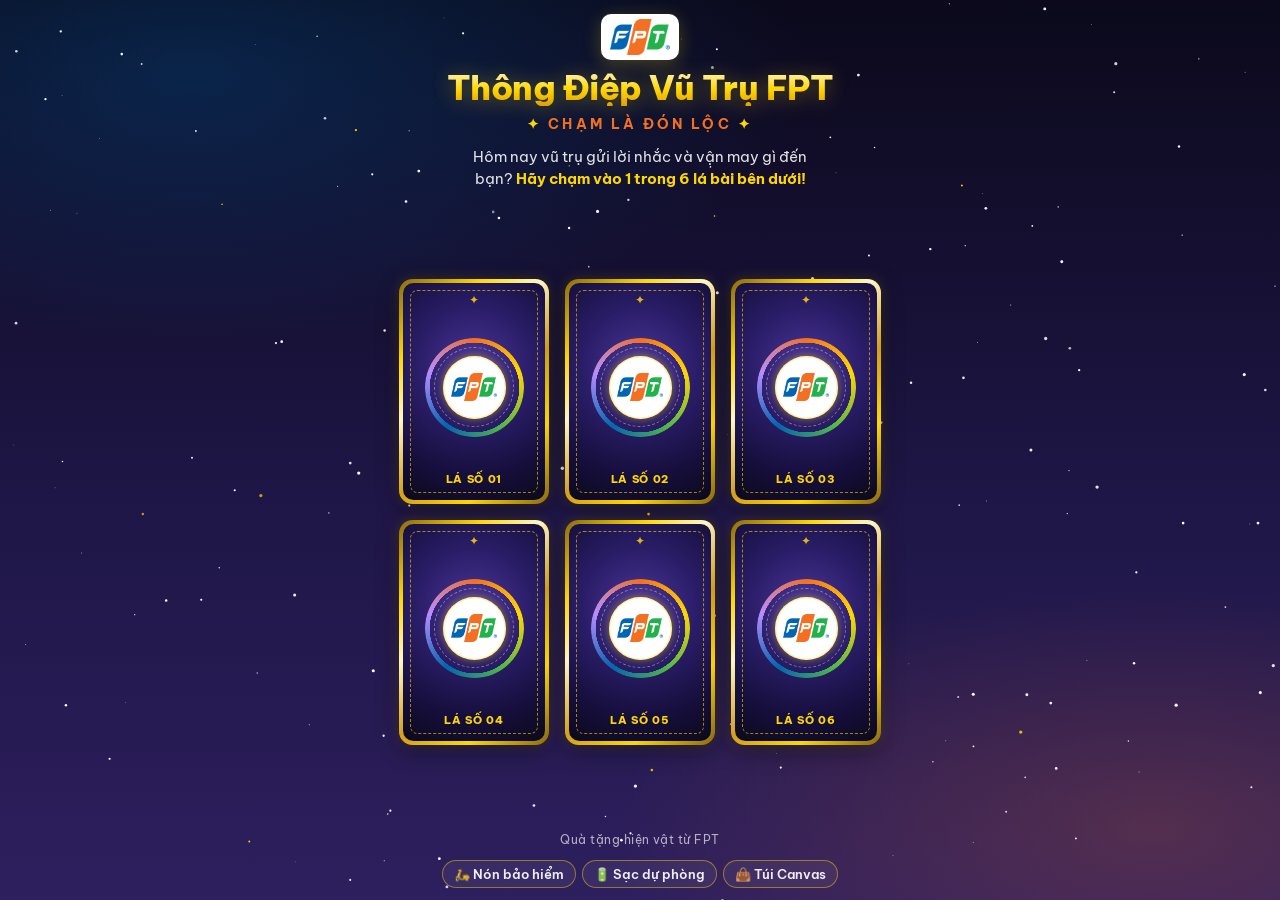
==== index.html @ aeba4329 "Minigame Thông Điệp Vũ Trụ FPT: 6 lá bài, form 3 trường, random 2 tầng 50/50, lật bài 3D, webhook Go" ====
<!doctype html>
<html lang="vi">
<head>
<meta charset="utf-8">
<meta name="viewport" content="width=device-width, initial-scale=1, viewport-fit=cover">
<meta name="theme-color" content="#0B091B">
<title>Thông Điệp Vũ Trụ FPT – Chạm Là Đón Lộc</title>
<link rel="preconnect" href="https://fonts.googleapis.com">
<link rel="preconnect" href="https://fonts.gstatic.com" crossorigin>
<link rel="stylesheet" href="https://fonts.googleapis.com/css2?family=Be+Vietnam+Pro:wght@400;500;600;700;800&display=swap">
<style>
  :root{
    --space-1:#0B091B; --space-2:#1E1646; --space-3:#2E1F5E;
    --orange:#F37021; --orange-deep:#C8500A; --blue:#0066B3; --green:#51B848; --gold:#FFD700;
    --cream-1:#FFFDF9; --cream-2:#FFF3E0; --ink:#2A1D0E; --ink-soft:#5B4630;
    --gold-foil:linear-gradient(135deg,#8a6a12 0%,#ffd700 22%,#fff6c2 38%,#d4a017 58%,#ffd700 78%,#8a6a12 100%);
    --font:"Be Vietnam Pro",-apple-system,BlinkMacSystemFont,"Segoe UI",Roboto,Arial,sans-serif;
    --gap:clamp(10px,2.6vw,16px);
    color-scheme:dark;
  }
  *{box-sizing:border-box;-webkit-tap-highlight-color:transparent}
  [hidden]{display:none!important}
  html,body{margin:0;height:100%;overflow:hidden}
  body{
    font-family:var(--font);color:#fff;
    background:
      radial-gradient(ellipse 80% 50% at 15% 8%,rgba(0,102,179,.28),transparent 60%),
      radial-gradient(ellipse 70% 45% at 90% 92%,rgba(243,112,33,.20),transparent 60%),
      linear-gradient(180deg,var(--space-1) 0%,var(--space-2) 55%,var(--space-3) 100%);
    background-color:var(--space-1);
  }
  #stars,#confetti{position:fixed;inset:0;width:100%;height:100%;pointer-events:none}
  #confetti{z-index:50}

  /* ---------- Màn hình chính ---------- */
  .app{
    position:relative;z-index:1;height:100vh;height:100dvh;
    display:flex;flex-direction:column;align-items:center;
    padding:max(14px,env(safe-area-inset-top)) max(16px,env(safe-area-inset-right)) max(12px,env(safe-area-inset-bottom)) max(16px,env(safe-area-inset-left));
    gap:clamp(6px,1.4dvh,14px);text-align:center;
  }
  .brand{display:flex;flex-direction:column;align-items:center;gap:clamp(4px,1dvh,10px)}
  .brand-logo{height:clamp(30px,6dvh,46px);width:auto;padding:5px 9px;background:#fff;border-radius:10px;box-shadow:0 4px 18px rgba(255,215,0,.25)}
  h1{margin:0;font-size:clamp(22px,4.4dvh,34px);line-height:1.1;font-weight:800;letter-spacing:-.5px;
     background:linear-gradient(180deg,#fff7cc,#ffd700 55%,#e0a100);-webkit-background-clip:text;background-clip:text;color:transparent;
     filter:drop-shadow(0 2px 10px rgba(255,215,0,.35))}
  .tagline{margin:0;font-size:clamp(11px,1.8dvh,14px);font-weight:700;letter-spacing:.22em;text-transform:uppercase;color:var(--orange)}
  .tagline span{color:var(--gold)}
  .intro{margin:0;max-width:34ch;font-size:clamp(13px,2dvh,15px);line-height:1.5;color:rgba(255,255,255,.88)}
  .intro b{color:var(--gold);font-weight:700}

  .board{flex:1;min-height:0;width:100%;container-type:size;display:grid;place-items:center}
  .grid{display:grid;grid-template-columns:repeat(3,auto);gap:var(--gap)}
  .card{
    container-type:inline-size;position:relative;display:block;padding:0;border:0;background:none;cursor:pointer;
    width:min(calc((100cqw - 2 * var(--gap)) / 3),calc((100cqh - var(--gap)) / 2 * 2 / 3),150px);
    aspect-ratio:2/3;font:inherit;color:inherit;
    animation:float 4.5s ease-in-out infinite;animation-delay:calc(var(--i) * -.7s);
    transition:transform .35s ease,opacity .35s ease,filter .35s ease;
  }
  .card:focus-visible{outline:3px solid var(--gold);outline-offset:4px;border-radius:9cqw}
  .card:hover{transform:translateY(-4px)}
  .card.selected{animation:none;transform:scale(1.08);z-index:2}
  .card.selected .back{animation:glow 1.1s ease-in-out infinite}
  .card.dim{opacity:.4;filter:saturate(.5)}

  /* Mặt lưng lá bài (dùng chung cho lá nhỏ và lá lớn) */
  .back,.front{position:absolute;inset:0;border-radius:9cqw;background:var(--gold-foil);box-shadow:0 6px 22px rgba(0,0,0,.45),0 0 14px rgba(255,215,0,.18)}
  .back-inner{position:absolute;inset:2.6cqw;border-radius:7cqw;overflow:hidden;
    background:radial-gradient(circle at 50% 38%,#4a3596 0%,#2a1d68 38%,#160f3d 72%,#0b091b 100%);
    display:flex;align-items:center;justify-content:center}
  .back-inner::before{content:"";position:absolute;inset:5cqw;border:1.5px dashed rgba(255,215,0,.6);border-radius:5cqw}
  .back-inner::after{content:"✦";position:absolute;top:7.5cqw;left:50%;transform:translateX(-50%);font-size:8cqw;line-height:1;color:var(--gold);opacity:.85}
  .ring{position:relative;width:66cqw;aspect-ratio:1;display:grid;place-items:center;margin-top:-6cqw}
  .ring::before{content:"";position:absolute;inset:0;border-radius:50%;
    background:conic-gradient(from 0deg,var(--orange),var(--gold),var(--green),var(--blue),#b78cff,var(--orange));
    -webkit-mask:radial-gradient(farthest-side,transparent calc(100% - 3.2cqw),#000 calc(100% - 3cqw));
            mask:radial-gradient(farthest-side,transparent calc(100% - 3.2cqw),#000 calc(100% - 3cqw));
    animation:spin 7s linear infinite;filter:drop-shadow(0 0 2.5cqw rgba(255,215,0,.55))}
  .ring::after{content:"";position:absolute;inset:6.5cqw;border-radius:50%;border:1.5px dashed rgba(255,255,255,.4);animation:spin 12s linear infinite reverse}
  .logo-disc{position:relative;z-index:1;width:42cqw;aspect-ratio:1;border-radius:50%;background:#fff;display:grid;place-items:center;box-shadow:0 0 6cqw rgba(255,215,0,.45),inset 0 0 0 1cqw rgba(255,215,0,.35)}
  .logo-disc img{width:72%;height:auto;display:block}
  .num{position:absolute;bottom:9.5cqw;left:0;right:0;font-size:7.4cqw;font-weight:800;letter-spacing:.06em;text-transform:uppercase;color:var(--gold)}

  .gifts{display:flex;flex-wrap:wrap;justify-content:center;gap:6px;margin:0;padding:0;list-style:none}
  .gifts li{font-size:clamp(11px,1.7dvh,13px);font-weight:600;padding:5px 11px;border-radius:999px;border:1px solid rgba(255,215,0,.45);background:rgba(255,255,255,.06);color:rgba(255,255,255,.92)}
  .gifts-label{margin:0;font-size:clamp(10px,1.5dvh,12px);color:rgba(255,255,255,.65);letter-spacing:.04em}

  /* ---------- Popup nhập thông tin ---------- */
  .modal{position:fixed;inset:0;z-index:30;display:flex;align-items:center;justify-content:center;padding:16px;background:rgba(5,4,15,.62);backdrop-filter:blur(4px);-webkit-backdrop-filter:blur(4px);animation:fade .25s ease}
  .sheet{position:relative;width:min(100%,420px);max-height:calc(100dvh - 32px);overflow:auto;
    background:linear-gradient(180deg,#2a1f63,#17113d);border:1px solid rgba(255,215,0,.5);border-radius:24px;
    padding:24px 20px 20px;box-shadow:0 20px 60px rgba(0,0,0,.6),0 0 40px rgba(255,215,0,.12);text-align:left;animation:pop .35s cubic-bezier(.2,1.4,.4,1)}
  .sheet h2{margin:0 36px 6px 0;font-size:21px;line-height:1.25;font-weight:800;color:var(--gold)}
  .sheet .lead{margin:0 0 18px;font-size:14px;line-height:1.5;color:rgba(255,255,255,.82)}
  .x{position:absolute;top:14px;right:14px;width:34px;height:34px;border-radius:50%;border:1px solid rgba(255,255,255,.25);background:rgba(255,255,255,.08);color:#fff;font-size:20px;line-height:1;cursor:pointer}
  .field{display:flex;flex-direction:column;gap:6px;margin-bottom:14px}
  .field label{font-size:14px;font-weight:600;color:#fff}
  .field label .req{color:var(--orange)}
  .field label .opt{font-weight:500;color:rgba(255,255,255,.6)}
  .field input{height:48px;padding:0 14px;border-radius:12px;border:2px solid transparent;background:#fff;color:#1a1a1a;font:500 16px/1 var(--font);outline:none;transition:border-color .2s,box-shadow .2s}
  .field input::placeholder{color:#8e8e93}
  .field input:focus{border-color:var(--orange);box-shadow:0 0 0 3px rgba(243,112,33,.3)}
  .field.invalid input{border-color:#ff6b5b}
  .err{min-height:0;font-size:13px;line-height:1.35;color:#ffb4a8}
  .err:empty{display:none}
  .btn{display:inline-flex;align-items:center;justify-content:center;gap:8px;width:100%;height:54px;border:0;border-radius:999px;cursor:pointer;
    background:linear-gradient(135deg,#ff8a3d,var(--orange) 45%,var(--orange-deep));color:#fff;font:800 17px/1 var(--font);letter-spacing:.01em;
    box-shadow:0 8px 24px rgba(243,112,33,.45);transition:transform .15s,box-shadow .2s}
  .btn:hover{box-shadow:0 10px 30px rgba(243,112,33,.6)}
  .btn:active{transform:scale(.98)}
  .btn:focus-visible,.x:focus-visible{outline:3px solid var(--gold);outline-offset:3px}
  .btn-ghost{background:rgba(255,255,255,.1);box-shadow:none;border:1px solid rgba(255,215,0,.6);color:var(--gold);width:auto;height:46px;padding:0 24px;font-size:15px}

  /* ---------- Sân khấu lật bài ---------- */
  .stage{position:fixed;inset:0;z-index:20;display:flex;flex-direction:column;align-items:center;justify-content:center;gap:14px;
    padding:max(16px,env(safe-area-inset-top)) 16px max(16px,env(safe-area-inset-bottom));background:rgba(5,4,15,.72);backdrop-filter:blur(6px);-webkit-backdrop-filter:blur(6px);animation:fade .3s ease}
  .big{container-type:inline-size;position:relative;width:min(88vw,380px,calc((100dvh - 150px) * 2 / 3));aspect-ratio:2/3;perspective:1600px;animation:rise .55s cubic-bezier(.2,1.3,.4,1)}
  .flip{position:absolute;inset:0;transform-style:preserve-3d;transition:transform 1.1s cubic-bezier(.3,1.25,.45,1)}
  .big.flipped .flip{transform:rotateY(180deg)}
  .face{position:absolute;inset:0;-webkit-backface-visibility:hidden;backface-visibility:hidden}
  .front{transform:rotateY(180deg)}
  .big.loading .ring::before{animation-duration:.9s}
  .big.loading .back{animation:glow 1s ease-in-out infinite}
  .big.loading .logo-disc{animation:pulse 1s ease-in-out infinite}

  .front-inner{position:absolute;inset:2.6cqw;border-radius:7cqw;overflow:hidden;background:linear-gradient(180deg,var(--cream-1),var(--cream-2));
    color:var(--ink);display:flex;flex-direction:column;padding:6cqw 6.5cqw 6cqw;gap:2.4cqw;text-align:center}
  .f-top{display:flex;align-items:center;justify-content:space-between}
  .f-top img{height:9cqw;width:auto}
  .f-stars{font-size:5.6cqw;letter-spacing:.06em;color:#F5A300;text-shadow:0 1px 0 rgba(138,106,18,.35)}
  .f-tag{align-self:center;margin-top:1.5cqw;padding:1.4cqw 3.6cqw;border-radius:999px;font-size:3.5cqw;font-weight:800;letter-spacing:.08em;text-transform:uppercase;color:#fff}
  .f-tag.special{background:linear-gradient(135deg,var(--orange),var(--orange-deep))}
  .f-tag.msg{background:var(--blue)}
  .f-icon{font-size:13cqw;line-height:1.1}
  .f-name{margin:0;font-size:7cqw;line-height:1.15;font-weight:800;color:#1E1646;letter-spacing:-.02em}
  .f-msg{margin:0;flex:1;min-height:0;overflow:auto;font-size:4.15cqw;line-height:1.55;color:var(--ink-soft)}
  .f-result{border-radius:5cqw;padding:3.4cqw 4cqw}
  .f-result.special{background:linear-gradient(135deg,var(--orange),var(--orange-deep));color:#fff;box-shadow:0 2cqw 5cqw rgba(243,112,33,.35)}
  .f-result.msg{background:#F1FAEF;border:2px dashed var(--green);color:#1d5e2b}
  .f-result .r1{display:block;font-size:3.8cqw;font-weight:600;opacity:.95}
  .f-result .r2{display:block;margin-top:.6cqw;font-size:5.2cqw;font-weight:800;line-height:1.2}
  .f-saved{margin:0;font-size:3.4cqw;font-weight:600;color:#1e7a34}

  .status{margin:0;min-height:22px;max-width:36ch;font-size:15px;font-weight:600;line-height:1.45;color:var(--gold);text-align:center}
  .status.error{color:#ffb4a8}
  .dots::after{content:"";animation:dots 1.4s steps(4,end) infinite}
  .hint{margin:0;font-size:13px;color:rgba(255,255,255,.75);text-align:center}

  @keyframes spin{to{transform:rotate(360deg)}}
  @keyframes float{0%,100%{transform:translateY(0)}50%{transform:translateY(-5px)}}
  @keyframes glow{0%,100%{box-shadow:0 0 0 2px var(--gold),0 0 18px 4px rgba(255,215,0,.55)}50%{box-shadow:0 0 0 2px var(--gold),0 0 40px 12px rgba(255,215,0,.85)}}
  @keyframes pulse{0%,100%{transform:scale(1)}50%{transform:scale(1.08)}}
  @keyframes fade{from{opacity:0}}
  @keyframes pop{from{opacity:0;transform:translateY(24px) scale(.96)}}
  @keyframes rise{from{opacity:0;transform:scale(.6) translateY(30px)}}
  @keyframes dots{0%{content:""}25%{content:"."}50%{content:".."}75%{content:"..."}}
  @media (prefers-reduced-motion:reduce){
    .card,.ring::before,.ring::after,.card.selected .back,.big.loading .back,.big.loading .logo-disc{animation:none!important}
    .flip{transition-duration:.01s}
  }
</style>
</head>
<body>
<canvas id="stars" aria-hidden="true"></canvas>

<main class="app">
  <header class="brand">
    <img class="brand-logo" data-logo alt="FPT">
    <h1>Thông Điệp Vũ Trụ FPT</h1>
    <p class="tagline"><span>✦</span> Chạm Là Đón Lộc <span>✦</span></p>
  </header>
  <p class="intro">Hôm nay vũ trụ gửi lời nhắc và vận may gì đến bạn? <b>Hãy chạm vào 1 trong 6 lá bài bên dưới!</b></p>
  <section class="board" aria-label="Bàn bài">
    <div class="grid" id="grid"></div>
  </section>
  <p class="gifts-label">Quà tặng hiện vật từ FPT</p>
  <ul class="gifts"><li>🛵 Nón bảo hiểm</li><li>🔋 Sạc dự phòng</li><li>👜 Túi Canvas</li></ul>
</main>

<div class="modal" id="modal" role="dialog" aria-modal="true" aria-labelledby="mTitle" hidden>
  <form class="sheet" id="form" novalidate>
    <button type="button" class="x" id="mClose" aria-label="Đóng">×</button>
    <h2 id="mTitle">Mở khóa thông điệp của bạn</h2>
    <p class="lead" id="mLead">Lá bài đang chờ bạn. Cho vũ trụ biết thông điệp này gửi đến ai nhé!</p>
    <div class="field" id="fName">
      <label for="name">Người nhận thông điệp <span class="req">*</span></label>
      <input id="name" name="name" type="text" autocomplete="name" placeholder="VD: Nguyễn Minh Anh" maxlength="60" required>
      <div class="err" id="eName" aria-live="polite"></div>
    </div>
    <div class="field" id="fPhone">
      <label for="phone">Số liên lạc giao thông điệp <span class="req">*</span></label>
      <input id="phone" name="phone" type="tel" inputmode="numeric" autocomplete="tel" placeholder="VD: 0912345678" maxlength="12" required>
      <div class="err" id="ePhone" aria-live="polite"></div>
    </div>
    <div class="field" id="fAddr">
      <label for="address">Địa chỉ gửi thông điệp <span class="opt">(không bắt buộc)</span></label>
      <input id="address" name="address" type="text" autocomplete="street-address" placeholder="Số nhà, đường, phường/xã, tỉnh/thành" maxlength="200">
    </div>
    <button type="submit" class="btn">Lật Mở Lá Bài Ngay ✨</button>
  </form>
</div>

<div class="stage" id="stage" hidden>
  <div class="big loading" id="big">
    <div class="flip">
      <div class="face" id="bigBack"></div>
      <div class="face front"><div class="front-inner" id="front"></div></div>
    </div>
  </div>
  <p class="status" id="status" aria-live="polite"></p>
  <button type="button" class="btn btn-ghost" id="retry" hidden>Thử lại</button>
  <p class="hint" id="hint" hidden>Chụp màn hình để lưu lại thông điệp may mắn của bạn nhé!</p>
</div>

<canvas id="confetti" aria-hidden="true"></canvas>

<script>
(() => {
  const LOGO = "[data-uri]";
  const WEBHOOK = "https://script.google.com/macros/s/AKfycbzSNpeZNjU_nI781IqUJ5nBfax0Az31CuLr2OXwx2TpsKOsEjPS8QBjFwCN3Zw4KNsn/exec";
  const PHONE_RE = /^(03|05|07|08|09)[0-9]{8}$/;

  // ---------- Giỏ 1: 9 lá bài trúng quà ----------
  const GIFTS = [
    {id:"G01", name:"Lá Bài Che Chở", stars:5, icon:"🛵", gift:"Nón bảo hiểm FPT", msg:"Hôm nay vận may có thể bất ngờ từ trên trời rơi xuống trúng đầu bạn đấy! Đội ngay chiếc Nón bảo hiểm FPT này vào để đón lộc an toàn trên mọi nẻo đường nhé!"},
    {id:"G02", name:"Lá Bài Vững Tay Lái", stars:4, icon:"🛵", gift:"Nón bảo hiểm FPT", msg:"Vũ trụ thấy dạo này bạn hay phải di chuyển ngoài đường. Hãy luôn giữ cái đầu lạnh, trái tim nóng và một chiếc Nón bảo hiểm FPT thật ngầu để bình an tiến bước nha!"},
    {id:"G03", name:"Lá Bài Dẫn Lối Thành Công", stars:5, icon:"🛵", gift:"Nón bảo hiểm FPT", msg:"Mọi cung đường bạn đi hôm nay đều trải đầy hoa hồng và sự thuận lợi. Vũ trụ gửi tặng bạn 1 chiếc Nón bảo hiểm FPT làm người bạn đồng hành tin cậy nhé!"},
    {id:"G04", name:"Lá Bài Nạp Đầy Pin", stars:5, icon:"🔋", gift:"Sạc dự phòng FPT", msg:"Tín hiệu vũ trụ báo rằng bạn đã làm việc rất chăm chỉ. Nếu thấy hơi cạn kiệt sức lực, hãy nhận ngay Sạc dự phòng FPT để 'sạc' lại 100% năng lượng tích cực nhé!"},
    {id:"G05", name:"Lá Bài Không Gián Đoạn", stars:5, icon:"🔋", gift:"Sạc dự phòng FPT", msg:"Đừng để cuộc vui hay những kết nối quan trọng trong ngày bị ngắt quãng vì sập nguồn. Vũ trụ gửi tặng bạn 1 chiếc Sạc dự phòng FPT để luôn giữ lửa nhiệt huyết cả ngày!"},
    {id:"G06", name:"Lá Bài Năng Lượng Vô Tận", stars:4, icon:"🔋", gift:"Sạc dự phòng FPT", msg:"Hôm nay bạn chính là một thỏi nam châm thu hút những điều tuyệt vời. Cầm ngay chiếc Sạc dự phòng FPT này để duy trì tần số năng lượng đỉnh cao suốt 24h nhé!"},
    {id:"G07", name:"Lá Bài Túi Ba Gang", stars:4, icon:"👜", gift:"Túi Canvas FPT", msg:"Hôm nay sẽ có rất nhiều niềm vui, tài lộc và những điều dễ thương tìm đến bạn. Nhớ mang theo chiếc Túi Canvas FPT này để gói gọn hết mọi may mắn mang về nhà nhé!"},
    {id:"G08", name:"Lá Bài Gói Ghém Yêu Thương", stars:4, icon:"👜", gift:"Túi Canvas FPT", msg:"Mọi gánh nặng âu lo xin hãy bỏ lại phía sau, chỉ cần khoác lên vai sự trẻ trung và chiếc Túi Canvas FPT thời trang này để tự tin xuống phố thôi nào!"},
    {id:"G09", name:"Lá Bài Hành Trang Rực Rỡ", stars:5, icon:"👜", gift:"Túi Canvas FPT", msg:"Chuẩn bị tinh thần nhé, một hành trình mới đầy ắp cơ hội đang vẫy gọi bạn! Vũ trụ tặng bạn chiếc Túi Canvas FPT cực chất để đựng đầy ắp những thành tựu sắp tới!"}
  ];

  // ---------- Giỏ 2: 20 lá bài thông điệp ----------
  const MESSAGES = [
    {id:"M01", name:"Tốc Độ Ánh Sáng", stars:5, icon:"⚡", msg:"Mọi rắc rối hay công việc tồn đọng hôm nay sẽ trôi tuột mượt mà nhanh như cáp quang FPT! Cứ tự tin chốt đơn, triển khai kế hoạch mới vì vũ trụ đang đứng về phía bạn."},
    {id:"M02", name:"Căng Đét 5 Vạch", stars:5, icon:"📶", msg:"Tín hiệu tài lộc và tình duyên của bạn hôm nay đang căng đét 5 vạch! Hãy mở lòng đón nhận một lời mời bất ngờ hoặc chủ động nhắn tin cho người bạn đang nghĩ tới nhé."},
    {id:"M03", name:"Băng Thông Rộng Mở", stars:4, icon:"🌐", msg:"Hôm nay là ngày tuyệt vời để mở rộng 'băng thông' tâm hồn. Đừng ngại thử một món ăn mới, đi một con đường mới; một cơ hội thú vị đang chờ bạn ở góc phố đấy!"},
    {id:"M04", name:"Chữa Lành Đúng Lúc", stars:3, icon:"💧", msg:"Lời nhắc nhỏ từ vũ trụ: Đừng quên uống một ngụm nước mát, vươn vai hít thở sâu và mỉm cười. Cuối ngày hôm nay, một tin vui nhỏ sẽ đến giúp bạn xua tan mọi mệt mỏi!"},
    {id:"M05", name:"Ping Thấp Lộc Cao", stars:4, icon:"🎮", msg:"Độ trễ (Ping) của sự buồn phiền hôm nay bằng 0! Mọi nỗ lực thầm lặng của bạn trong thời gian qua sắp sửa đơm hoa kết trái. Hãy chuẩn bị tinh thần đón nhận lời khen nhé!"},
    {id:"M06", name:"Kết Nối Yêu Thương", stars:3, icon:"💞", msg:"Giữa nhịp sống vội vã, hôm nay hãy dành ra 15 phút buổi tối để trò chuyện cùng người thân hoặc xem một bộ phim hay. Năng lượng bình yên sẽ giúp bạn bứt phá vào ngày mai!"},
    {id:"M07", name:"Thần Tài Gõ Cửa", stars:5, icon:"💰", msg:"Ting ting! Vũ trụ dự báo ví tiền của bạn sắp có biến động theo chiều hướng tăng vọt. Có thể là một khoản thưởng, một đơn hàng lớn hoặc ai đó bất ngờ mời bạn ăn ngon!"},
    {id:"M08", name:"Xóa Bộ Nhớ Đệm", stars:3, icon:"🧠", msg:"Não bộ của bạn cũng cần được 'Clear Cache' như máy tính vậy. Hôm nay hãy cho phép bản thân gác lại những chuyện đã qua để đón nhận nguồn cảm hứng sáng tạo mới mẻ nhé!"},
    {id:"M09", name:"Quý Nhân Phù Trợ", stars:5, icon:"🤝", msg:"Nếu hôm nay có việc gì khó, đừng ngại mở lời nhờ giúp đỡ. Một 'quý nhân' cực kỳ nhiệt tình và giỏi giang đang ở rất gần để hỗ trợ bạn giải quyết mọi thứ trong một nốt nhạc!"},
    {id:"M10", name:"Nụ Cười Tỏa Nắng", stars:4, icon:"😊", msg:"Nụ cười của bạn hôm nay mang tần số thu hút may mắn cực mạnh. Hãy mỉm cười với người đối diện, bạn sẽ nhận lại được sự nhiệt tình và những điều tử tế bất ngờ đấy!"},
    {id:"M11", name:"Bứt Phá Giới Hạn", stars:5, icon:"🚀", msg:"Ý tưởng mà bạn đang ấp ủ hoàn toàn khả thi! Đừng chần chừ nữa, hôm nay chính là 'giờ hoàng đạo' để bạn bắt tay vào làm và khiến mọi người xung quanh phải trầm trồ."},
    {id:"M12", name:"Trạm Dừng Bình Yên", stars:3, icon:"🧋", msg:"Không sao cả nếu hôm nay bạn muốn đi chậm lại một chút. Hãy tự thưởng cho mình một ly trà sữa hoặc cà phê thơm lừng, tận hưởng từng khoảnh khắc thư giãn của riêng bạn nhé!"},
    {id:"M13", name:"Tần Số Hạnh Phúc", stars:4, icon:"🎶", msg:"Bạn đang phát ra một nguồn năng lượng cực kỳ tích cực và ấm áp. Hôm nay, một cuộc trò chuyện tình cờ sẽ mang lại cho bạn tiếng cười sảng khoái và cảm giác được thấu hiểu."},
    {id:"M14", name:"Vượt Chướng Ngại Vật", stars:4, icon:"🏆", msg:"Khó khăn nhỏ trước mắt chỉ là bước đệm để bạn bật cao hơn mà thôi. Giữ vững sự tập trung nhé, đến chiều tối nay bạn sẽ thở phào nhẹ nhõm vì mọi việc đều đâu vào đấy!"},
    {id:"M15", name:"Lộc Ăn Uống", stars:4, icon:"🍜", msg:"Bụng đói thì đầu óc sao minh mẫn được! Vũ trụ mách bảo hôm nay bạn rất có 'lộc ăn', hãy chuẩn bị tinh thần được đồng nghiệp hoặc bạn bè rủ rê một chầu ngon lành nha!"},
    {id:"M16", name:"Trực Giác Nhạy Bén", stars:5, icon:"🔮", msg:"Giác quan thứ sáu của bạn hôm nay hoạt động chuẩn xác đến 99%! Khi đứng trước hai sự lựa chọn, hãy tin vào cảm giác đầu tiên mách bảo trong tim bạn nhé."},
    {id:"M17", name:"Ngủ Ngon Đêm Nay", stars:3, icon:"🌙", msg:"Mọi âu lo của ngày hôm nay sẽ dừng lại trước cánh cửa phòng ngủ của bạn. Tối nay bạn sẽ có một giấc ngủ thật sâu, thật ngon và thức dậy với tinh thần sảng khoái nhất!"},
    {id:"M18", name:"Tỏa Sáng Rực Rỡ", stars:5, icon:"🌟", msg:"Đừng đứng trong bóng tối nữa, hôm nay sân khấu là của bạn! Sự chỉn chu và duyên dáng của bạn đang ghi điểm tuyệt đối trong mắt những người xung quanh đấy."},
    {id:"M19", name:"Gió Thuận Buồm Xuôi", stars:4, icon:"⛵", msg:"Mọi thủ tục, giấy tờ hay các cuộc hẹn trong ngày hôm nay đều diễn ra suôn sẻ đến bất ngờ. Đèn xanh đang bật trên mọi ngả đường bạn đi!"},
    {id:"M20", name:"May Mắn Nhân Đôi", stars:5, icon:"🍀", msg:"Không chỉ một mà tới hai niềm vui sẽ gõ cửa nhà bạn trong hôm nay! Hãy giữ tâm thế hào hứng và sẵn sàng đón nhận những món quà tinh thần tuyệt vời từ cuộc sống nhé."}
  ];

  const $ = (s) => document.querySelector(s);
  const pad = (n) => String(n).padStart(2, "0");
  const sleep = (ms) => new Promise((r) => setTimeout(r, ms));
  const rand = () => {
    try { return crypto.getRandomValues(new Uint32Array(1))[0] / 4294967296; }
    catch (e) { return Math.random(); }
  };

  // Thuật toán Random 2 tầng: Tầng 1 chia giỏ 50/50, Tầng 2 rút đều trong giỏ.
  function drawCard() {
    const special = rand() < 0.5;
    const pool = special ? GIFTS : MESSAGES;
    const card = pool[Math.floor(rand() * pool.length)];
    const reward = special ? card.gift : `Lời chúc: ${card.name} (${card.stars} Sao)`;
    return { ...card, special, reward };
  }

  // ---------- Dựng giao diện ----------
  document.querySelectorAll("[data-logo]").forEach((img) => (img.src = LOGO));

  const backHTML = (n) => `
    <span class="back"><span class="back-inner">
      <span class="ring"><span class="logo-disc"><img src="${LOGO}" alt=""></span></span>
      <span class="num">Lá số ${pad(n)}</span>
    </span></span>`;

  const grid = $("#grid");
  for (let i = 1; i <= 6; i++) {
    const b = document.createElement("button");
    b.type = "button";
    b.className = "card";
    b.style.setProperty("--i", i);
    b.dataset.n = i;
    b.setAttribute("aria-label", `Chọn lá số ${pad(i)}`);
    b.innerHTML = backHTML(i);
    grid.appendChild(b);
  }

  const state = { n: null, card: null, payload: null, busy: false };
  const cards = () => [...grid.children];

  grid.addEventListener("click", (e) => {
    const btn = e.target.closest(".card");
    if (!btn || state.busy) return;
    state.busy = true;
    state.n = Number(btn.dataset.n);
    state.card = drawCard();
    cards().forEach((c) => c.classList.toggle(c === btn ? "selected" : "dim", true));
    setTimeout(openModal, 450);
  });

  // ---------- Popup ----------
  const modal = $("#modal"), form = $("#form");
  function openModal() {
    $("#mLead").textContent = `Lá số ${pad(state.n)} đang chờ bạn. Cho vũ trụ biết thông điệp này gửi đến ai nhé!`;
    modal.hidden = false;
    setTimeout(() => $("#name").focus(), 50);
  }
  function cancelModal() {
    modal.hidden = true;
    cards().forEach((c) => c.classList.remove("selected", "dim"));
    state.busy = false;
  }
  $("#mClose").addEventListener("click", cancelModal);
  modal.addEventListener("click", (e) => { if (e.target === modal) cancelModal(); });
  document.addEventListener("keydown", (e) => { if (e.key === "Escape" && !modal.hidden) cancelModal(); });

  const phoneInput = $("#phone");
  phoneInput.addEventListener("input", () => {
    const digits = phoneInput.value.replace(/\D/g, "").slice(0, 10);
    if (phoneInput.value !== digits) phoneInput.value = digits;
  });

  function setErr(fieldId, errId, msg) {
    $(fieldId).classList.toggle("invalid", !!msg);
    $(errId).textContent = msg || "";
  }
  function validate() {
    const name = $("#name").value.trim().replace(/\s+/g, " ");
    const phone = phoneInput.value.replace(/\D/g, "");
    const address = $("#address").value.trim().replace(/\s+/g, " ");
    let ok = true;
    if (name.length < 2) { setErr("#fName", "#eName", "Vui lòng nhập tên người nhận (ít nhất 2 ký tự)."); ok = false; }
    else setErr("#fName", "#eName", "");
    if (!phone) { setErr("#fPhone", "#ePhone", "Vui lòng nhập số điện thoại."); ok = false; }
    else if (phone.length !== 10) { setErr("#fPhone", "#ePhone", `Số điện thoại cần đủ 10 chữ số (bạn đang nhập ${phone.length} số).`); ok = false; }
    else if (!PHONE_RE.test(phone)) { setErr("#fPhone", "#ePhone", "Số điện thoại phải bắt đầu bằng 03, 05, 07, 08 hoặc 09."); ok = false; }
    else setErr("#fPhone", "#ePhone", "");
    if (!ok) { const bad = form.querySelector(".invalid input"); if (bad) bad.focus(); return null; }
    return { name, phone, address };
  }
  $("#name").addEventListener("input", () => { if ($("#fName").classList.contains("invalid")) validate(); });
  phoneInput.addEventListener("input", () => { if ($("#fPhone").classList.contains("invalid")) validate(); });

  form.addEventListener("submit", (e) => {
    e.preventDefault();
    const info = validate();
    if (!info) return;
    state.payload = { name: info.name, phone: info.phone, reward: state.card.reward, address: info.address };
    modal.hidden = true;
    openStage();
    send();
  });

  // ---------- Gửi dữ liệu + lật bài ----------
  const stage = $("#stage"), big = $("#big"), status = $("#status"), retry = $("#retry");

  function openStage() {
    $("#bigBack").innerHTML = backHTML(state.n);
    renderFront();
    big.classList.add("loading");
    big.classList.remove("flipped");
    stage.hidden = false;
  }

  async function postToSheet(payload) {
    const ctl = new AbortController();
    const timer = setTimeout(() => ctl.abort(), 15000);
    try {
      await fetch(WEBHOOK, {
        method: "POST",
        mode: "no-cors",
        headers: { "Content-Type": "text/plain;charset=utf-8" },
        body: JSON.stringify(payload),
        signal: ctl.signal
      });
    } finally {
      clearTimeout(timer);
    }
  }

  async function send() {
    retry.hidden = true;
    status.className = "status";
    status.innerHTML = '<span class="dots">Đang kết nối tần số vũ trụ</span>';
    big.classList.add("loading");
    try {
      await Promise.all([postToSheet(state.payload), sleep(1800)]);
      reveal();
    } catch (err) {
      big.classList.remove("loading");
      status.className = "status error";
      status.textContent = "Tín hiệu vũ trụ đang chập chờn. Kiểm tra kết nối mạng rồi bấm Thử lại nhé.";
      retry.hidden = false;
    }
  }
  retry.addEventListener("click", send);

  function renderFront() {
    const c = state.card;
    const f = $("#front");
    f.innerHTML = `
      <div class="f-top"><img src="${LOGO}" alt="FPT"><span class="f-stars" aria-label="${c.stars} sao may mắn">${"★".repeat(c.stars)}</span></div>
      <span class="f-tag ${c.special ? "special" : "msg"}">${c.special ? "Lá Bài Đặc Biệt" : "Thông Điệp Vũ Trụ"}</span>
      <div class="f-icon" aria-hidden="true">${c.icon}</div>
      <h2 class="f-name"></h2>
      <p class="f-msg"></p>
      <div class="f-result ${c.special ? "special" : "msg"}">
        ${c.special
          ? `<span class="r1">🎁 Bạn nhận được:</span><span class="r2">01 ${c.gift}</span>`
          : `<span class="r1">🏅 Tem chứng nhận</span><span class="r2">Vía May Mắn Hôm Nay Từ FPT</span>`}
      </div>
      <p class="f-saved"></p>`;
    f.querySelector(".f-name").textContent = c.name;
    f.querySelector(".f-msg").textContent = c.msg;
  }

  function reveal() {
    $("#front .f-saved").textContent = `✓ Đã lưu thông tin của ${state.payload.name}`;
    big.classList.remove("loading");
    big.classList.add("flipped");
    status.className = "status";
    status.textContent = state.card.special
      ? `Chúc mừng ${state.payload.name}! Bạn đã trúng quà từ FPT 🎉`
      : `Chúc mừng ${state.payload.name}! Vũ trụ đã gửi thông điệp đến bạn ✨`;
    $("#hint").hidden = false;
    setTimeout(confetti, 500);
  }

  // ---------- Nền sao lấp lánh ----------
  const reduce = matchMedia("(prefers-reduced-motion: reduce)").matches;
  const sc = $("#stars"), sx = sc.getContext("2d");
  let W = 0, H = 0, stars = [];
  function sizeCanvas(c) {
    const dpr = Math.min(window.devicePixelRatio || 1, 2);
    c.width = innerWidth * dpr; c.height = innerHeight * dpr;
    c.getContext("2d").setTransform(dpr, 0, 0, dpr, 0, 0);
  }
  function initStars() {
    W = innerWidth; H = innerHeight; sizeCanvas(sc);
    const count = Math.round(Math.min(180, (W * H) / 3500));
    stars = Array.from({ length: count }, () => ({
      x: rand() * W, y: rand() * H, r: rand() * 1.4 + 0.3,
      a: rand(), s: rand() * 0.02 + 0.005, vy: rand() * 0.15 + 0.03,
      c: rand() < 0.12 ? "255,215,0" : "255,255,255"
    }));
  }
  function drawStars() {
    sx.clearRect(0, 0, W, H);
    for (const s of stars) {
      if (!reduce) { s.a += s.s; s.y -= s.vy; if (s.y < -2) { s.y = H + 2; s.x = rand() * W; } }
      const alpha = 0.35 + 0.65 * Math.abs(Math.sin(s.a));
      sx.beginPath(); sx.arc(s.x, s.y, s.r, 0, Math.PI * 2);
      sx.fillStyle = `rgba(${s.c},${alpha})`; sx.fill();
    }
    if (!reduce) requestAnimationFrame(drawStars);
  }
  initStars(); drawStars();
  addEventListener("resize", () => { initStars(); if (reduce) drawStars(); });

  // ---------- Pháo giấy ----------
  function confetti() {
    if (reduce) return;
    const cc = $("#confetti"), cx = cc.getContext("2d");
    sizeCanvas(cc);
    const w = innerWidth, h = innerHeight;
    const colors = ["#F37021", "#0066B3", "#51B848", "#FFD700", "#FFFFFF"];
    const parts = [];
    const burst = (x, y, n, spread, dir) => {
      for (let i = 0; i < n; i++) {
        const ang = dir + (rand() - 0.5) * spread, sp = rand() * 9 + 7;
        parts.push({ x, y, vx: Math.cos(ang) * sp, vy: Math.sin(ang) * sp, w: rand() * 6 + 5, h: rand() * 8 + 6,
          r: rand() * 6.28, vr: (rand() - 0.5) * 0.35, c: colors[i % colors.length], t: rand() * 6.28 });
      }
    };
    burst(w / 2, h * 0.42, 120, Math.PI * 2, 0);
    burst(0, h * 0.75, 60, 0.9, -Math.PI / 3);
    burst(w, h * 0.75, 60, 0.9, -Math.PI * 2 / 3);
    const start = performance.now();
    (function frame(now) {
      cx.clearRect(0, 0, w, h);
      let alive = false;
      for (const p of parts) {
        p.vy += 0.28; p.vx *= 0.985; p.vy *= 0.985;
        p.x += p.vx; p.y += p.vy; p.r += p.vr; p.t += 0.12;
        if (p.y < h + 30) alive = true;
        cx.save(); cx.translate(p.x, p.y); cx.rotate(p.r);
        cx.fillStyle = p.c; cx.fillRect(-p.w / 2, -p.h / 2 * Math.abs(Math.cos(p.t)), p.w, p.h * Math.abs(Math.cos(p.t)));
        cx.restore();
      }
      if (alive && now - start < 7000) requestAnimationFrame(frame);
      else cx.clearRect(0, 0, w, h);
    })(start);
  }
})();
</script>
</body>
</html>
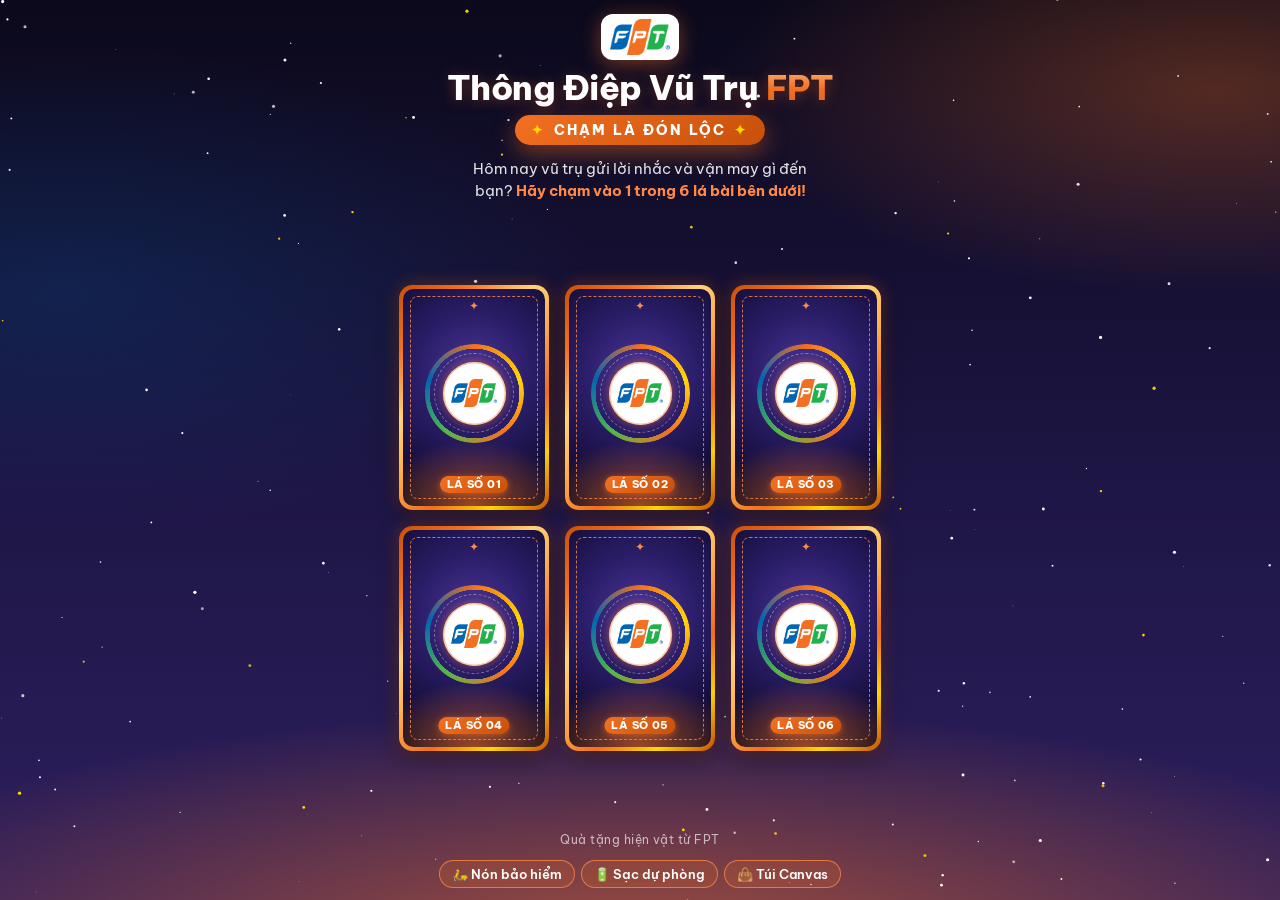
==== commit 4b35a9ad: "Sửa nhãn LÁ SỐ, tăng màu cam theo design system Lumen, thêm nút tải lá bài về máy" ====
--- a/index.html
+++ b/index.html
@@ -10,10 +10,15 @@
 <link rel="stylesheet" href="https://fonts.googleapis.com/css2?family=Be+Vietnam+Pro:wght@400;500;600;700;800&display=swap">
 <style>
   :root{
+    /* Nền vũ trụ theo tài liệu */
     --space-1:#0B091B; --space-2:#1E1646; --space-3:#2E1F5E;
-    --orange:#F37021; --orange-deep:#C8500A; --blue:#0066B3; --green:#51B848; --gold:#FFD700;
-    --cream-1:#FFFDF9; --cream-2:#FFF3E0; --ink:#2A1D0E; --ink-soft:#5B4630;
-    --gold-foil:linear-gradient(135deg,#8a6a12 0%,#ffd700 22%,#fff6c2 38%,#d4a017 58%,#ffd700 78%,#8a6a12 100%);
+    /* Token từ design system Lumen (cam FPT + trắng) */
+    --orange:#F37021; --orange-hover:#E2601A; --orange-deep:#C8500A; --orange-light:#FF8A47; --orange-soft:#FFE8DA;
+    --blue:#0066B3; --green:#51B848; --gold:#FFD700;
+    --cream-1:#FFFDF9; --cream-2:#FFF3E0; --ink:#1A1A1A; --ink-soft:#5C5C66; --border-strong:#D4D4D8;
+    --radius-md:12px; --radius-lg:20px; --radius-pill:999px;
+    --shadow-brand:0 8px 24px rgba(243,112,33,.45);
+    --gold-foil:linear-gradient(135deg,#c8500a 0%,#f37021 18%,#ffd27a 36%,#ffb347 50%,#f37021 68%,#ffd700 84%,#c8500a 100%);
     --font:"Be Vietnam Pro",-apple-system,BlinkMacSystemFont,"Segoe UI",Roboto,Arial,sans-serif;
     --gap:clamp(10px,2.6vw,16px);
     color-scheme:dark;
@@ -24,8 +29,9 @@
   body{
     font-family:var(--font);color:#fff;
     background:
-      radial-gradient(ellipse 80% 50% at 15% 8%,rgba(0,102,179,.28),transparent 60%),
-      radial-gradient(ellipse 70% 45% at 90% 92%,rgba(243,112,33,.20),transparent 60%),
+      radial-gradient(ellipse 95% 38% at 50% 106%,rgba(243,112,33,.6),transparent 72%),
+      radial-gradient(ellipse 60% 35% at 95% 10%,rgba(243,112,33,.3),transparent 65%),
+      radial-gradient(ellipse 70% 45% at 5% 32%,rgba(0,102,179,.2),transparent 60%),
       linear-gradient(180deg,var(--space-1) 0%,var(--space-2) 55%,var(--space-3) 100%);
     background-color:var(--space-1);
   }
@@ -40,14 +46,15 @@
     gap:clamp(6px,1.4dvh,14px);text-align:center;
   }
   .brand{display:flex;flex-direction:column;align-items:center;gap:clamp(4px,1dvh,10px)}
-  .brand-logo{height:clamp(30px,6dvh,46px);width:auto;padding:5px 9px;background:#fff;border-radius:10px;box-shadow:0 4px 18px rgba(255,215,0,.25)}
-  h1{margin:0;font-size:clamp(22px,4.4dvh,34px);line-height:1.1;font-weight:800;letter-spacing:-.5px;
-     background:linear-gradient(180deg,#fff7cc,#ffd700 55%,#e0a100);-webkit-background-clip:text;background-clip:text;color:transparent;
-     filter:drop-shadow(0 2px 10px rgba(255,215,0,.35))}
-  .tagline{margin:0;font-size:clamp(11px,1.8dvh,14px);font-weight:700;letter-spacing:.22em;text-transform:uppercase;color:var(--orange)}
+  .brand-logo{height:clamp(30px,6dvh,46px);width:auto;padding:5px 9px;background:#fff;border-radius:var(--radius-md);box-shadow:0 4px 20px rgba(243,112,33,.45)}
+  h1{margin:0;font-size:clamp(22px,4.4dvh,34px);line-height:1.1;font-weight:800;letter-spacing:-.5px;color:#fff;text-shadow:0 2px 14px rgba(243,112,33,.35);text-wrap:balance}
+  h1 .hl{background:linear-gradient(180deg,#ffc08a,var(--orange) 55%,var(--orange-hover));-webkit-background-clip:text;background-clip:text;color:transparent}
+  .tagline{margin:0;display:inline-flex;align-items:center;gap:8px;padding:6px 16px;border-radius:var(--radius-pill);
+    background:linear-gradient(135deg,var(--orange),var(--orange-deep));box-shadow:var(--shadow-brand);
+    font-size:clamp(11px,1.8dvh,14px);font-weight:800;letter-spacing:.16em;text-transform:uppercase;color:#fff}
   .tagline span{color:var(--gold)}
   .intro{margin:0;max-width:34ch;font-size:clamp(13px,2dvh,15px);line-height:1.5;color:rgba(255,255,255,.88)}
-  .intro b{color:var(--gold);font-weight:700}
+  .intro b{color:var(--orange-light);font-weight:700}
 
   .board{flex:1;min-height:0;width:100%;container-type:size;display:grid;place-items:center}
   .grid{display:grid;grid-template-columns:repeat(3,auto);gap:var(--gap)}
@@ -58,64 +65,73 @@
     animation:float 4.5s ease-in-out infinite;animation-delay:calc(var(--i) * -.7s);
     transition:transform .35s ease,opacity .35s ease,filter .35s ease;
   }
-  .card:focus-visible{outline:3px solid var(--gold);outline-offset:4px;border-radius:9cqw}
+  .card:focus-visible{outline:3px solid var(--orange-light);outline-offset:4px;border-radius:9cqw}
   .card:hover{transform:translateY(-4px)}
   .card.selected{animation:none;transform:scale(1.08);z-index:2}
   .card.selected .back{animation:glow 1.1s ease-in-out infinite}
   .card.dim{opacity:.4;filter:saturate(.5)}
 
   /* Mặt lưng lá bài (dùng chung cho lá nhỏ và lá lớn) */
-  .back,.front{position:absolute;inset:0;border-radius:9cqw;background:var(--gold-foil);box-shadow:0 6px 22px rgba(0,0,0,.45),0 0 14px rgba(255,215,0,.18)}
+  .back,.front{position:absolute;inset:0;border-radius:9cqw;background:var(--gold-foil);box-shadow:0 6px 22px rgba(0,0,0,.45),0 0 18px rgba(243,112,33,.35)}
   .back-inner{position:absolute;inset:2.6cqw;border-radius:7cqw;overflow:hidden;
-    background:radial-gradient(circle at 50% 38%,#4a3596 0%,#2a1d68 38%,#160f3d 72%,#0b091b 100%);
+    background:radial-gradient(ellipse 95% 42% at 50% 100%,rgba(243,112,33,.6),transparent 72%),
+               radial-gradient(circle at 50% 38%,#4a3596 0%,#2a1d68 38%,#160f3d 72%,#0b091b 100%);
     display:flex;align-items:center;justify-content:center}
-  .back-inner::before{content:"";position:absolute;inset:5cqw;border:1.5px dashed rgba(255,215,0,.6);border-radius:5cqw}
-  .back-inner::after{content:"✦";position:absolute;top:7.5cqw;left:50%;transform:translateX(-50%);font-size:8cqw;line-height:1;color:var(--gold);opacity:.85}
+  .back-inner::before{content:"";position:absolute;inset:5cqw;border:1.5px dashed rgba(255,138,71,.8);border-radius:5cqw}
+  .back-inner::after{content:"✦";position:absolute;top:7.5cqw;left:50%;transform:translateX(-50%);font-size:8cqw;line-height:1;color:var(--orange-light)}
   .ring{position:relative;width:66cqw;aspect-ratio:1;display:grid;place-items:center;margin-top:-6cqw}
   .ring::before{content:"";position:absolute;inset:0;border-radius:50%;
-    background:conic-gradient(from 0deg,var(--orange),var(--gold),var(--green),var(--blue),#b78cff,var(--orange));
+    background:conic-gradient(from 0deg,var(--orange),var(--gold),var(--orange),var(--green),var(--blue),var(--orange));
     -webkit-mask:radial-gradient(farthest-side,transparent calc(100% - 3.2cqw),#000 calc(100% - 3cqw));
             mask:radial-gradient(farthest-side,transparent calc(100% - 3.2cqw),#000 calc(100% - 3cqw));
-    animation:spin 7s linear infinite;filter:drop-shadow(0 0 2.5cqw rgba(255,215,0,.55))}
+    animation:spin 7s linear infinite;filter:drop-shadow(0 0 2.5cqw rgba(243,112,33,.7))}
   .ring::after{content:"";position:absolute;inset:6.5cqw;border-radius:50%;border:1.5px dashed rgba(255,255,255,.4);animation:spin 12s linear infinite reverse}
-  .logo-disc{position:relative;z-index:1;width:42cqw;aspect-ratio:1;border-radius:50%;background:#fff;display:grid;place-items:center;box-shadow:0 0 6cqw rgba(255,215,0,.45),inset 0 0 0 1cqw rgba(255,215,0,.35)}
+  .logo-disc{position:relative;z-index:1;width:42cqw;aspect-ratio:1;border-radius:50%;background:#fff;display:grid;place-items:center;box-shadow:0 0 6cqw rgba(243,112,33,.55),inset 0 0 0 1cqw rgba(243,112,33,.4)}
   .logo-disc img{width:72%;height:auto;display:block}
-  .num{position:absolute;bottom:9.5cqw;left:0;right:0;font-size:7.4cqw;font-weight:800;letter-spacing:.06em;text-transform:uppercase;color:var(--gold)}
+  .num{position:absolute;bottom:8.5cqw;left:50%;transform:translateX(-50%);white-space:nowrap;text-align:center;
+    padding:1.6cqw 4.6cqw;border-radius:var(--radius-pill);background:linear-gradient(135deg,var(--orange),var(--orange-deep));
+    font-size:7cqw;line-height:1.2;font-weight:800;letter-spacing:.04em;text-transform:uppercase;color:#fff;box-shadow:0 1cqw 4cqw rgba(243,112,33,.55)}
 
   .gifts{display:flex;flex-wrap:wrap;justify-content:center;gap:6px;margin:0;padding:0;list-style:none}
-  .gifts li{font-size:clamp(11px,1.7dvh,13px);font-weight:600;padding:5px 11px;border-radius:999px;border:1px solid rgba(255,215,0,.45);background:rgba(255,255,255,.06);color:rgba(255,255,255,.92)}
+  .gifts li{font-size:clamp(11px,1.7dvh,13px);font-weight:600;padding:5px 12px;border-radius:var(--radius-pill);border:1px solid rgba(255,138,71,.75);background:rgba(243,112,33,.18);color:#fff}
   .gifts-label{margin:0;font-size:clamp(10px,1.5dvh,12px);color:rgba(255,255,255,.65);letter-spacing:.04em}
 
   /* ---------- Popup nhập thông tin ---------- */
   .modal{position:fixed;inset:0;z-index:30;display:flex;align-items:center;justify-content:center;padding:16px;background:rgba(5,4,15,.62);backdrop-filter:blur(4px);-webkit-backdrop-filter:blur(4px);animation:fade .25s ease}
+  /* Popup theo design system Lumen: nền trắng, đầu cam, nút cam bo tròn */
   .sheet{position:relative;width:min(100%,420px);max-height:calc(100dvh - 32px);overflow:auto;
-    background:linear-gradient(180deg,#2a1f63,#17113d);border:1px solid rgba(255,215,0,.5);border-radius:24px;
-    padding:24px 20px 20px;box-shadow:0 20px 60px rgba(0,0,0,.6),0 0 40px rgba(255,215,0,.12);text-align:left;animation:pop .35s cubic-bezier(.2,1.4,.4,1)}
-  .sheet h2{margin:0 36px 6px 0;font-size:21px;line-height:1.25;font-weight:800;color:var(--gold)}
-  .sheet .lead{margin:0 0 18px;font-size:14px;line-height:1.5;color:rgba(255,255,255,.82)}
-  .x{position:absolute;top:14px;right:14px;width:34px;height:34px;border-radius:50%;border:1px solid rgba(255,255,255,.25);background:rgba(255,255,255,.08);color:#fff;font-size:20px;line-height:1;cursor:pointer}
+    background:#fff;color:var(--ink);border-radius:24px;
+    box-shadow:0 20px 60px rgba(0,0,0,.55),0 0 50px rgba(243,112,33,.25);text-align:left;animation:pop .35s cubic-bezier(.2,1.4,.4,1)}
+  .sheet-head{position:relative;padding:22px 20px 18px;color:#fff;
+    background:radial-gradient(ellipse 60% 120% at 100% 0%,rgba(255,215,0,.35),transparent 60%),linear-gradient(135deg,var(--orange),var(--orange-deep))}
+  .sheet-head h2{margin:0 40px 6px 0;font-size:21px;line-height:1.25;font-weight:800;letter-spacing:-.3px}
+  .sheet-head .lead{margin:0;font-size:14px;line-height:1.5;color:rgba(255,255,255,.95)}
+  .sheet-body{padding:18px 20px 20px}
+  .x{position:absolute;top:14px;right:14px;width:34px;height:34px;border-radius:50%;border:0;background:rgba(255,255,255,.22);color:#fff;font-size:20px;line-height:1;cursor:pointer}
   .field{display:flex;flex-direction:column;gap:6px;margin-bottom:14px}
-  .field label{font-size:14px;font-weight:600;color:#fff}
-  .field label .req{color:var(--orange)}
-  .field label .opt{font-weight:500;color:rgba(255,255,255,.6)}
-  .field input{height:48px;padding:0 14px;border-radius:12px;border:2px solid transparent;background:#fff;color:#1a1a1a;font:500 16px/1 var(--font);outline:none;transition:border-color .2s,box-shadow .2s}
+  .field label{font-size:14px;font-weight:600;color:var(--ink)}
+  .field label .req{color:var(--orange-deep)}
+  .field label .opt{font-weight:500;color:var(--ink-soft)}
+  .field input{height:48px;padding:0 14px;border-radius:var(--radius-md);border:1.5px solid var(--border-strong);background:#fff;color:var(--ink);font:500 16px/1 var(--font);outline:none;transition:border-color .2s,box-shadow .2s}
   .field input::placeholder{color:#8e8e93}
-  .field input:focus{border-color:var(--orange);box-shadow:0 0 0 3px rgba(243,112,33,.3)}
-  .field.invalid input{border-color:#ff6b5b}
-  .err{min-height:0;font-size:13px;line-height:1.35;color:#ffb4a8}
+  .field input:focus{border-color:var(--orange);box-shadow:0 0 0 3px rgba(243,112,33,.22)}
+  .field.invalid input{border-color:#D92D20}
+  .err{font-size:13px;line-height:1.35;color:#D92D20}
   .err:empty{display:none}
-  .btn{display:inline-flex;align-items:center;justify-content:center;gap:8px;width:100%;height:54px;border:0;border-radius:999px;cursor:pointer;
-    background:linear-gradient(135deg,#ff8a3d,var(--orange) 45%,var(--orange-deep));color:#fff;font:800 17px/1 var(--font);letter-spacing:.01em;
-    box-shadow:0 8px 24px rgba(243,112,33,.45);transition:transform .15s,box-shadow .2s}
-  .btn:hover{box-shadow:0 10px 30px rgba(243,112,33,.6)}
-  .btn:active{transform:scale(.98)}
-  .btn:focus-visible,.x:focus-visible{outline:3px solid var(--gold);outline-offset:3px}
-  .btn-ghost{background:rgba(255,255,255,.1);box-shadow:none;border:1px solid rgba(255,215,0,.6);color:var(--gold);width:auto;height:46px;padding:0 24px;font-size:15px}
+  .btn{display:inline-flex;align-items:center;justify-content:center;gap:8px;width:100%;height:54px;border:0;border-radius:var(--radius-pill);cursor:pointer;
+    background:var(--orange);color:#fff;font:800 17px/1 var(--font);letter-spacing:.01em;
+    box-shadow:var(--shadow-brand);transition:transform .15s,background-color .2s,box-shadow .2s}
+  .btn:hover{background:var(--orange-hover);box-shadow:0 10px 30px rgba(243,112,33,.6)}
+  .btn:active{background:var(--orange-deep);transform:scale(.98)}
+  .btn[disabled]{opacity:.7;cursor:progress}
+  .btn:focus-visible,.x:focus-visible{outline:3px solid var(--orange-light);outline-offset:3px}
+  .btn-ghost{background:rgba(255,255,255,.08);box-shadow:none;border:2px solid var(--orange-light);color:var(--orange-light);width:auto;height:46px;padding:0 24px;font-size:15px}
+  .btn-ghost:hover{background:rgba(243,112,33,.18)}
 
   /* ---------- Sân khấu lật bài ---------- */
   .stage{position:fixed;inset:0;z-index:20;display:flex;flex-direction:column;align-items:center;justify-content:center;gap:14px;
     padding:max(16px,env(safe-area-inset-top)) 16px max(16px,env(safe-area-inset-bottom));background:rgba(5,4,15,.72);backdrop-filter:blur(6px);-webkit-backdrop-filter:blur(6px);animation:fade .3s ease}
-  .big{container-type:inline-size;position:relative;width:min(88vw,380px,calc((100dvh - 150px) * 2 / 3));aspect-ratio:2/3;perspective:1600px;animation:rise .55s cubic-bezier(.2,1.3,.4,1)}
+  .big{container-type:inline-size;position:relative;width:min(88vw,380px,calc((100dvh - 220px) * 2 / 3));aspect-ratio:2/3;perspective:1600px;animation:rise .55s cubic-bezier(.2,1.3,.4,1)}
   .flip{position:absolute;inset:0;transform-style:preserve-3d;transition:transform 1.1s cubic-bezier(.3,1.25,.45,1)}
   .big.flipped .flip{transform:rotateY(180deg)}
   .face{position:absolute;inset:0;-webkit-backface-visibility:hidden;backface-visibility:hidden}
@@ -128,7 +144,7 @@
     color:var(--ink);display:flex;flex-direction:column;padding:6cqw 6.5cqw 6cqw;gap:2.4cqw;text-align:center}
   .f-top{display:flex;align-items:center;justify-content:space-between}
   .f-top img{height:9cqw;width:auto}
-  .f-stars{font-size:5.6cqw;letter-spacing:.06em;color:#F5A300;text-shadow:0 1px 0 rgba(138,106,18,.35)}
+  .f-stars{font-size:5.6cqw;letter-spacing:.06em;color:var(--orange)}
   .f-tag{align-self:center;margin-top:1.5cqw;padding:1.4cqw 3.6cqw;border-radius:999px;font-size:3.5cqw;font-weight:800;letter-spacing:.08em;text-transform:uppercase;color:#fff}
   .f-tag.special{background:linear-gradient(135deg,var(--orange),var(--orange-deep))}
   .f-tag.msg{background:var(--blue)}
@@ -142,14 +158,20 @@
   .f-result .r2{display:block;margin-top:.6cqw;font-size:5.2cqw;font-weight:800;line-height:1.2}
   .f-saved{margin:0;font-size:3.4cqw;font-weight:600;color:#1e7a34}
 
-  .status{margin:0;min-height:22px;max-width:36ch;font-size:15px;font-weight:600;line-height:1.45;color:var(--gold);text-align:center}
+  .status{margin:0;min-height:22px;max-width:36ch;font-size:15px;font-weight:700;line-height:1.45;color:var(--orange-light);text-align:center}
   .status.error{color:#ffb4a8}
   .dots::after{content:"";animation:dots 1.4s steps(4,end) infinite}
-  .hint{margin:0;font-size:13px;color:rgba(255,255,255,.75);text-align:center}
+  .actions{display:flex;flex-direction:column;align-items:center;gap:10px;width:min(88vw,380px)}
+  .hint{margin:0;font-size:13px;line-height:1.45;color:rgba(255,255,255,.78);text-align:center}
+  .saveview{position:fixed;inset:0;z-index:60;display:flex;flex-direction:column;align-items:center;justify-content:center;gap:14px;
+    padding:max(16px,env(safe-area-inset-top)) 16px max(16px,env(safe-area-inset-bottom));background:rgba(5,4,15,.94);text-align:center;color:#fff;animation:fade .25s ease}
+  .saveview p{margin:0;max-width:32ch;font-size:15px;line-height:1.5}
+  .saveview p b{color:var(--orange-light)}
+  .saveview img{max-width:100%;max-height:70dvh;border-radius:16px;box-shadow:0 0 40px rgba(243,112,33,.4);-webkit-touch-callout:default;user-select:auto}
 
   @keyframes spin{to{transform:rotate(360deg)}}
   @keyframes float{0%,100%{transform:translateY(0)}50%{transform:translateY(-5px)}}
-  @keyframes glow{0%,100%{box-shadow:0 0 0 2px var(--gold),0 0 18px 4px rgba(255,215,0,.55)}50%{box-shadow:0 0 0 2px var(--gold),0 0 40px 12px rgba(255,215,0,.85)}}
+  @keyframes glow{0%,100%{box-shadow:0 0 0 2px var(--orange-light),0 0 18px 4px rgba(243,112,33,.6)}50%{box-shadow:0 0 0 2px var(--gold),0 0 44px 14px rgba(243,112,33,.9)}}
   @keyframes pulse{0%,100%{transform:scale(1)}50%{transform:scale(1.08)}}
   @keyframes fade{from{opacity:0}}
   @keyframes pop{from{opacity:0;transform:translateY(24px) scale(.96)}}
@@ -167,7 +189,7 @@
 <main class="app">
   <header class="brand">
     <img class="brand-logo" data-logo alt="FPT">
-    <h1>Thông Điệp Vũ Trụ FPT</h1>
+    <h1>Thông Điệp Vũ Trụ <span class="hl">FPT</span></h1>
     <p class="tagline"><span>✦</span> Chạm Là Đón Lộc <span>✦</span></p>
   </header>
   <p class="intro">Hôm nay vũ trụ gửi lời nhắc và vận may gì đến bạn? <b>Hãy chạm vào 1 trong 6 lá bài bên dưới!</b></p>
@@ -180,9 +202,12 @@
 
 <div class="modal" id="modal" role="dialog" aria-modal="true" aria-labelledby="mTitle" hidden>
   <form class="sheet" id="form" novalidate>
-    <button type="button" class="x" id="mClose" aria-label="Đóng">×</button>
-    <h2 id="mTitle">Mở khóa thông điệp của bạn</h2>
-    <p class="lead" id="mLead">Lá bài đang chờ bạn. Cho vũ trụ biết thông điệp này gửi đến ai nhé!</p>
+    <div class="sheet-head">
+      <button type="button" class="x" id="mClose" aria-label="Đóng">×</button>
+      <h2 id="mTitle">Mở khóa thông điệp của bạn</h2>
+      <p class="lead" id="mLead">Lá bài đang chờ bạn. Cho vũ trụ biết thông điệp này gửi đến ai nhé!</p>
+    </div>
+    <div class="sheet-body">
     <div class="field" id="fName">
       <label for="name">Người nhận thông điệp <span class="req">*</span></label>
       <input id="name" name="name" type="text" autocomplete="name" placeholder="VD: Nguyễn Minh Anh" maxlength="60" required>
@@ -198,6 +223,7 @@
       <input id="address" name="address" type="text" autocomplete="street-address" placeholder="Số nhà, đường, phường/xã, tỉnh/thành" maxlength="200">
     </div>
     <button type="submit" class="btn">Lật Mở Lá Bài Ngay ✨</button>
+    </div>
   </form>
 </div>
 
@@ -209,8 +235,17 @@
     </div>
   </div>
   <p class="status" id="status" aria-live="polite"></p>
-  <button type="button" class="btn btn-ghost" id="retry" hidden>Thử lại</button>
-  <p class="hint" id="hint" hidden>Chụp màn hình để lưu lại thông điệp may mắn của bạn nhé!</p>
+  <div class="actions">
+    <button type="button" class="btn" id="dl" hidden>⬇ Tải lá bài về máy</button>
+    <button type="button" class="btn btn-ghost" id="retry" hidden>Thử lại</button>
+    <p class="hint" id="hint" hidden>Lưu lá bài làm hình nền để giữ vía may mắn cả ngày nhé!</p>
+  </div>
+</div>
+
+<div class="saveview" id="saveView" role="dialog" aria-modal="true" aria-label="Lưu ảnh lá bài" hidden>
+  <p>Nhấn giữ vào ảnh rồi chọn <b>Lưu ảnh</b> để tải lá bài về máy</p>
+  <img id="saveImg" alt="Ảnh lá bài của bạn">
+  <button type="button" class="btn btn-ghost" id="saveClose">Đóng</button>
 </div>
 
 <canvas id="confetti" aria-hidden="true"></canvas>
@@ -434,8 +469,156 @@
       ? `Chúc mừng ${state.payload.name}! Bạn đã trúng quà từ FPT 🎉`
       : `Chúc mừng ${state.payload.name}! Vũ trụ đã gửi thông điệp đến bạn ✨`;
     $("#hint").hidden = false;
+    $("#dl").hidden = false;
     setTimeout(confetti, 500);
   }
+
+  // ---------- Tải lá bài về máy (vẽ lại lá bài lên canvas 1080x1620) ----------
+  const UA = navigator.userAgent;
+  const IN_APP = /FBAN|FBAV|FB_IAB|Instagram|Zalo|Line\/|TikTok|MicroMessenger/i.test(UA);
+  const IOS = /iPhone|iPad|iPod/i.test(UA) || (navigator.platform === "MacIntel" && navigator.maxTouchPoints > 1);
+  const FONT = (w, s) => `${w} ${s}px "Be Vietnam Pro", -apple-system, "Segoe UI", Roboto, Arial, sans-serif`;
+  const EMOJI = (s) => `${s}px "Apple Color Emoji", "Segoe UI Emoji", "Noto Color Emoji", sans-serif`;
+
+  const loadImg = (src) => new Promise((res, rej) => { const i = new Image(); i.onload = () => res(i); i.onerror = rej; i.src = src; });
+  function roundRect(x, X, Y, w, h, r) {
+    x.beginPath(); x.moveTo(X + r, Y);
+    x.arcTo(X + w, Y, X + w, Y + h, r); x.arcTo(X + w, Y + h, X, Y + h, r);
+    x.arcTo(X, Y + h, X, Y, r); x.arcTo(X, Y, X + w, Y, r); x.closePath();
+  }
+  function wrapText(x, text, maxW) {
+    const lines = []; let line = "";
+    for (const w of text.split(/\s+/)) {
+      const t = line ? line + " " + w : w;
+      if (x.measureText(t).width > maxW && line) { lines.push(line); line = w; } else line = t;
+    }
+    if (line) lines.push(line);
+    return lines;
+  }
+
+  async function renderCardImage() {
+    try { await Promise.all([document.fonts.load(FONT(800, 72)), document.fonts.load(FONT(600, 36)), document.fonts.load(FONT(500, 40))]); } catch (e) {}
+    const c = state.card, p = state.payload;
+    const W = 1080, H = 1620;
+    const cv = document.createElement("canvas"); cv.width = W; cv.height = H;
+    const x = cv.getContext("2d");
+
+    // Nền vũ trụ + quầng cam + sao
+    let g = x.createLinearGradient(0, 0, 0, H);
+    g.addColorStop(0, "#0B091B"); g.addColorStop(.55, "#1E1646"); g.addColorStop(1, "#2E1F5E");
+    x.fillStyle = g; x.fillRect(0, 0, W, H);
+    g = x.createRadialGradient(W / 2, H * 1.05, 0, W / 2, H * 1.05, W);
+    g.addColorStop(0, "rgba(243,112,33,.65)"); g.addColorStop(1, "rgba(243,112,33,0)");
+    x.fillStyle = g; x.fillRect(0, 0, W, H);
+    for (let i = 0; i < 150; i++) {
+      x.globalAlpha = .3 + rand() * .7; x.fillStyle = rand() < .2 ? "#FF8A47" : "#FFFFFF";
+      x.beginPath(); x.arc(rand() * W, rand() * H, rand() * 2.2 + .6, 0, Math.PI * 2); x.fill();
+    }
+    x.globalAlpha = 1;
+
+    // Khung lá bài cam ánh kim + nền kem
+    const cx = 70, cy = 56, cw = 940, ch = 1404;
+    g = x.createLinearGradient(cx, cy, cx + cw, cy + ch);
+    [[0, "#c8500a"], [.18, "#f37021"], [.36, "#ffd27a"], [.5, "#ffb347"], [.68, "#f37021"], [.84, "#ffd700"], [1, "#c8500a"]].forEach(([o, col]) => g.addColorStop(o, col));
+    x.save(); x.shadowColor = "rgba(243,112,33,.7)"; x.shadowBlur = 70;
+    roundRect(x, cx, cy, cw, ch, 76); x.fillStyle = g; x.fill(); x.restore();
+    const ix = cx + 24, iy = cy + 24, iw = cw - 48, ih = ch - 48;
+    g = x.createLinearGradient(0, iy, 0, iy + ih); g.addColorStop(0, "#FFFDF9"); g.addColorStop(1, "#FFF3E0");
+    roundRect(x, ix, iy, iw, ih, 54); x.fillStyle = g; x.fill();
+
+    const P = 64, L = ix + P, R = ix + iw - P, CW = R - L, mid = W / 2;
+    x.textBaseline = "middle";
+
+    // Logo + sao may mắn
+    const logo = await loadImg(LOGO);
+    const lh = 78, lw = logo.width * lh / logo.height;
+    x.drawImage(logo, L, iy + P, lw, lh);
+    x.font = FONT(400, 62); x.fillStyle = "#F37021"; x.textAlign = "right";
+    x.fillText("★".repeat(c.stars), R, iy + P + lh / 2);
+
+    // Nhãn phân loại
+    x.textAlign = "center";
+    let y = iy + P + lh + 56;
+    const tag = c.special ? "LÁ BÀI ĐẶC BIỆT" : "THÔNG ĐIỆP VŨ TRỤ";
+    x.font = FONT(800, 32);
+    const tw = x.measureText(tag).width + 72;
+    roundRect(x, mid - tw / 2, y, tw, 68, 34); x.fillStyle = c.special ? "#E2601A" : "#0066B3"; x.fill();
+    x.fillStyle = "#FFFFFF"; x.fillText(tag, mid, y + 35);
+    y += 68 + 96;
+
+    // Biểu tượng
+    x.font = EMOJI(140); x.fillText(c.icon, mid, y);
+    y += 112;
+
+    // Tên lá bài
+    x.textBaseline = "top"; x.font = FONT(800, 72); x.fillStyle = "#1E1646";
+    for (const l of wrapText(x, c.name, CW)) { x.fillText(l, mid, y); y += 86; }
+    y += 22;
+
+    // Hộp kết quả + dòng người nhận neo ở đáy
+    const footY = iy + ih - P - 34;
+    const boxH = 196, boxY = footY - 40 - boxH;
+
+    // Thông điệp: tự thu nhỏ chữ cho vừa
+    let fs = 42, lines = [];
+    for (; fs >= 28; fs -= 2) { x.font = FONT(500, fs); lines = wrapText(x, c.msg, CW); if (lines.length * fs * 1.55 <= boxY - 36 - y) break; }
+    x.fillStyle = "#5C5C66";
+    for (const l of lines) { x.fillText(l, mid, y); y += fs * 1.55; }
+
+    x.textBaseline = "middle";
+    if (c.special) {
+      g = x.createLinearGradient(L, boxY, R, boxY + boxH); g.addColorStop(0, "#F37021"); g.addColorStop(1, "#C8500A");
+      roundRect(x, L, boxY, CW, boxH, 40); x.fillStyle = g; x.fill();
+      x.fillStyle = "#FFFFFF"; x.font = FONT(600, 36); x.fillText("🎁 Bạn nhận được:", mid, boxY + 62);
+      x.font = FONT(800, 54); x.fillText("01 " + c.gift, mid, boxY + 130);
+    } else {
+      roundRect(x, L, boxY, CW, boxH, 40); x.fillStyle = "#F1FAEF"; x.fill();
+      x.setLineDash([18, 12]); x.lineWidth = 5; x.strokeStyle = "#51B848"; x.stroke(); x.setLineDash([]);
+      x.fillStyle = "#1D5E2B"; x.font = FONT(600, 36); x.fillText("🏅 Tem chứng nhận", mid, boxY + 62);
+      x.font = FONT(800, 48); x.fillText("Vía May Mắn Hôm Nay Từ FPT", mid, boxY + 130);
+    }
+
+    const d = new Date();
+    const date = `${pad(d.getDate())}/${pad(d.getMonth() + 1)}/${d.getFullYear()}`;
+    x.font = FONT(600, 32); x.fillStyle = "#5C5C66";
+    let who = p.name, line = `Gửi đến: ${who} · ${date}`;
+    while (x.measureText(line).width > CW && who.length > 4) { who = who.slice(0, -2); line = `Gửi đến: ${who}… · ${date}`; }
+    x.fillText(line, mid, footY);
+
+    // Chân ảnh
+    x.font = FONT(800, 34); x.fillStyle = "#FF8A47";
+    x.fillText("✦ Thông Điệp Vũ Trụ FPT · Chạm Là Đón Lộc ✦", mid, (cy + ch + H) / 2);
+
+    return new Promise((res, rej) => cv.toBlob((b) => (b ? res(b) : rej(new Error("toBlob"))), "image/png"));
+  }
+
+  function showSaveView(url) { $("#saveImg").src = url; $("#saveView").hidden = false; }
+  $("#saveClose").addEventListener("click", () => { $("#saveView").hidden = true; });
+
+  $("#dl").addEventListener("click", async () => {
+    const btn = $("#dl"), label = btn.textContent;
+    btn.disabled = true; btn.textContent = "Đang tạo ảnh lá bài...";
+    try {
+      const blob = await renderCardImage();
+      const name = `la-bai-fpt-${state.card.id}.png`;
+      const url = URL.createObjectURL(blob);
+      const file = typeof File === "function" ? new File([blob], name, { type: "image/png" }) : null;
+      if (IN_APP) {
+        showSaveView(url); // trình duyệt trong Zalo/Facebook chặn tải file → cho nhấn giữ để lưu
+      } else if (IOS && file && navigator.canShare && navigator.canShare({ files: [file] })) {
+        try { await navigator.share({ files: [file], title: "Lá bài may mắn từ FPT" }); }
+        catch (err) { if (err.name !== "AbortError") showSaveView(url); }
+      } else {
+        const a = document.createElement("a");
+        a.href = url; a.download = name; document.body.appendChild(a); a.click(); a.remove();
+        $("#hint").textContent = "Đã tải ảnh lá bài về máy. Nếu chưa thấy, hãy mở mục Tải xuống nhé!";
+      }
+    } catch (err) {
+      $("#hint").textContent = "Chưa tạo được ảnh lá bài. Bạn hãy chụp màn hình để lưu lại nhé!";
+    } finally {
+      btn.disabled = false; btn.textContent = label;
+    }
+  });
 
   // ---------- Nền sao lấp lánh ----------
   const reduce = matchMedia("(prefers-reduced-motion: reduce)").matches;
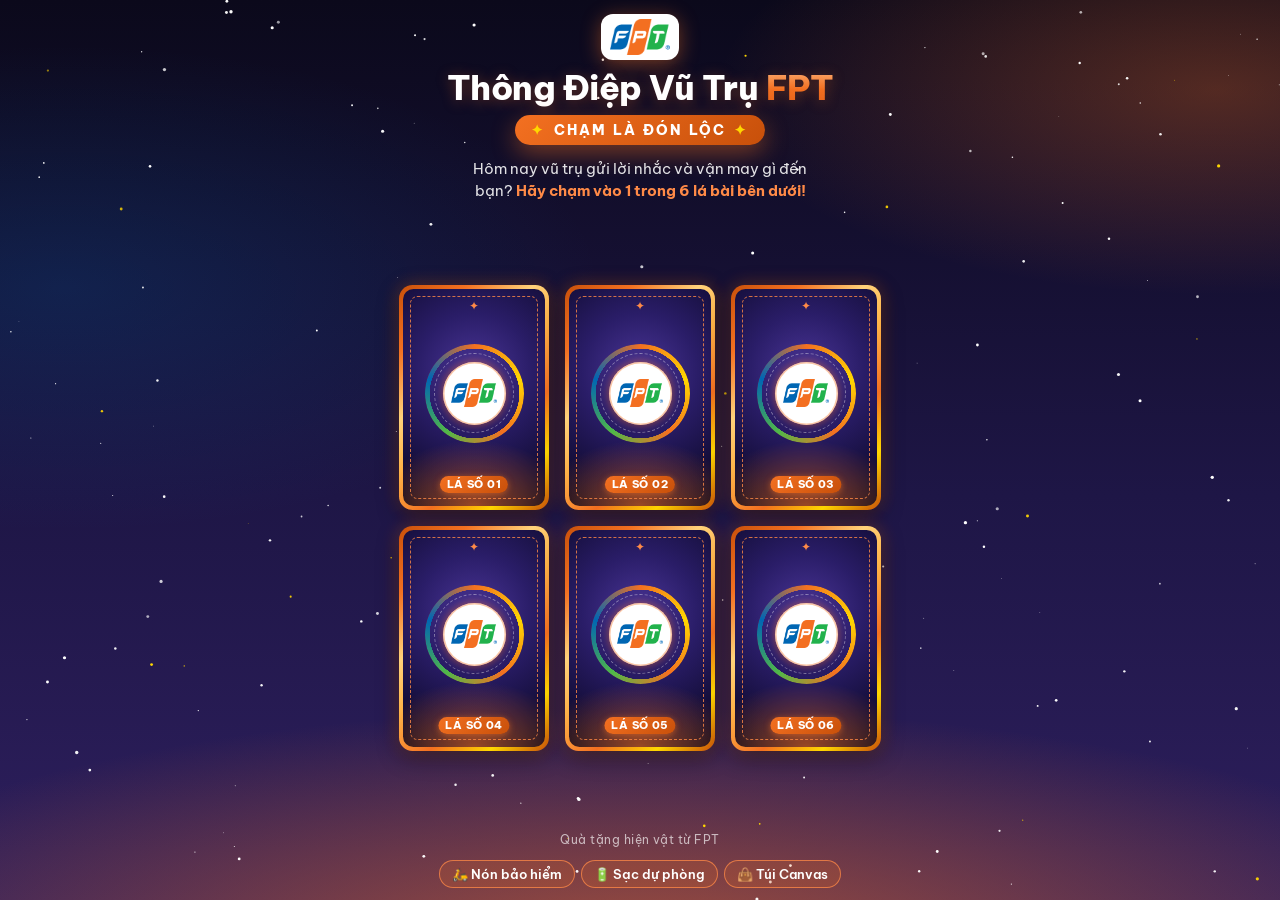
==== commit f17f5079: "Mỗi người chỉ chơi 1 lần: khóa trên máy và xử lý số điện thoại đã tham gia" ====
--- a/index.html
+++ b/index.html
@@ -134,6 +134,7 @@
   .big{container-type:inline-size;position:relative;width:min(88vw,380px,calc((100dvh - 220px) * 2 / 3));aspect-ratio:2/3;perspective:1600px;animation:rise .55s cubic-bezier(.2,1.3,.4,1)}
   .flip{position:absolute;inset:0;transform-style:preserve-3d;transition:transform 1.1s cubic-bezier(.3,1.25,.45,1)}
   .big.flipped .flip{transform:rotateY(180deg)}
+  .big.instant .flip{transition:none}
   .face{position:absolute;inset:0;-webkit-backface-visibility:hidden;backface-visibility:hidden}
   .front{transform:rotateY(180deg)}
   .big.loading .ring::before{animation-duration:.9s}
@@ -408,20 +409,35 @@
     stage.hidden = false;
   }
 
+  // Gửi về Google Sheets. Trả về "success" | "duplicate" | "error".
+  // Ưu tiên đọc phản hồi của Apps Script (để biết số điện thoại đã tham gia chưa);
+  // nếu trình duyệt không đọc được phản hồi thì gửi lại dạng no-cors (Apps Script đã chống trùng theo SĐT).
   async function postToSheet(payload) {
     const ctl = new AbortController();
     const timer = setTimeout(() => ctl.abort(), 15000);
+    const opts = { method: "POST", headers: { "Content-Type": "text/plain;charset=utf-8" }, body: JSON.stringify(payload), signal: ctl.signal };
     try {
-      await fetch(WEBHOOK, {
-        method: "POST",
-        mode: "no-cors",
-        headers: { "Content-Type": "text/plain;charset=utf-8" },
-        body: JSON.stringify(payload),
-        signal: ctl.signal
-      });
+      try {
+        const res = await fetch(WEBHOOK, opts);
+        const data = await res.json().catch(() => null);
+        return data && data.result ? data.result : "success";
+      } catch (err) {
+        if (err.name === "AbortError") throw err;
+        await fetch(WEBHOOK, { ...opts, mode: "no-cors" });
+        return "success";
+      }
     } finally {
       clearTimeout(timer);
     }
+  }
+
+  function showError(msg, mode, label) {
+    big.classList.remove("loading");
+    status.className = "status error";
+    status.textContent = msg;
+    retry.dataset.mode = mode;
+    retry.textContent = label;
+    retry.hidden = false;
   }
 
   async function send() {
@@ -430,16 +446,62 @@
     status.innerHTML = '<span class="dots">Đang kết nối tần số vũ trụ</span>';
     big.classList.add("loading");
     try {
-      await Promise.all([postToSheet(state.payload), sleep(1800)]);
+      const [result] = await Promise.all([postToSheet(state.payload), sleep(1800)]);
+      if (result === "duplicate") {
+        showError(`Số ${state.payload.phone} đã tham gia rồi. Mỗi người chỉ được chơi 1 lần nhé!`, "edit", "Nhập số khác");
+        return;
+      }
+      if (result === "error") throw new Error("server");
+      savePlayed();
       reveal();
     } catch (err) {
-      big.classList.remove("loading");
-      status.className = "status error";
-      status.textContent = "Tín hiệu vũ trụ đang chập chờn. Kiểm tra kết nối mạng rồi bấm Thử lại nhé.";
-      retry.hidden = false;
+      showError("Tín hiệu vũ trụ đang chập chờn. Kiểm tra kết nối mạng rồi bấm Thử lại nhé.", "send", "Thử lại");
     }
   }
-  retry.addEventListener("click", send);
+  retry.addEventListener("click", () => {
+    if (retry.dataset.mode === "edit") {
+      stage.hidden = true;
+      retry.hidden = true;
+      phoneInput.value = "";
+      openModal();
+      setTimeout(() => phoneInput.focus(), 60);
+    } else send();
+  });
+
+  // ---------- Mỗi người chỉ chơi 1 lần (khóa trên máy) ----------
+  const PLAYED_KEY = "fpt-vu-tru-played-v1";
+  function savePlayed() {
+    try {
+      localStorage.setItem(PLAYED_KEY, JSON.stringify({
+        n: state.n, id: state.card.id, name: state.payload.name, phone: state.payload.phone, at: Date.now()
+      }));
+    } catch (e) {}
+  }
+  function loadPlayed() {
+    try {
+      const d = JSON.parse(localStorage.getItem(PLAYED_KEY) || "null");
+      const card = d && [...GIFTS, ...MESSAGES].find((c) => c.id === d.id);
+      return card ? { d, card } : null;
+    } catch (e) { return null; }
+  }
+  function showPlayed({ d, card }) {
+    const special = card.id.startsWith("G");
+    state.busy = true;
+    state.n = d.n || 1;
+    state.card = { ...card, special, reward: special ? card.gift : `Lời chúc: ${card.name} (${card.stars} Sao)` };
+    state.payload = { name: d.name, phone: d.phone, reward: state.card.reward, address: "" };
+    $("#bigBack").innerHTML = backHTML(state.n);
+    renderFront();
+    $("#front .f-saved").textContent = `✓ Đã lưu thông tin của ${d.name}`;
+    big.classList.remove("loading");
+    big.classList.add("instant", "flipped");
+    big.style.animation = "none";
+    status.className = "status";
+    status.textContent = "Bạn đã nhận thông điệp vũ trụ rồi. Mỗi người chỉ được chơi 1 lần, đây là lá bài của bạn!";
+    $("#hint").hidden = false;
+    $("#dl").hidden = false;
+    stage.hidden = false;
+  }
 
   function renderFront() {
     const c = state.card;
@@ -685,6 +747,10 @@
       else cx.clearRect(0, 0, w, h);
     })(start);
   }
+
+  // Đã chơi trên máy này → mở thẳng lá bài cũ, không cho chơi lại
+  const played = loadPlayed();
+  if (played) showPlayed(played);
 })();
 </script>
 </body>
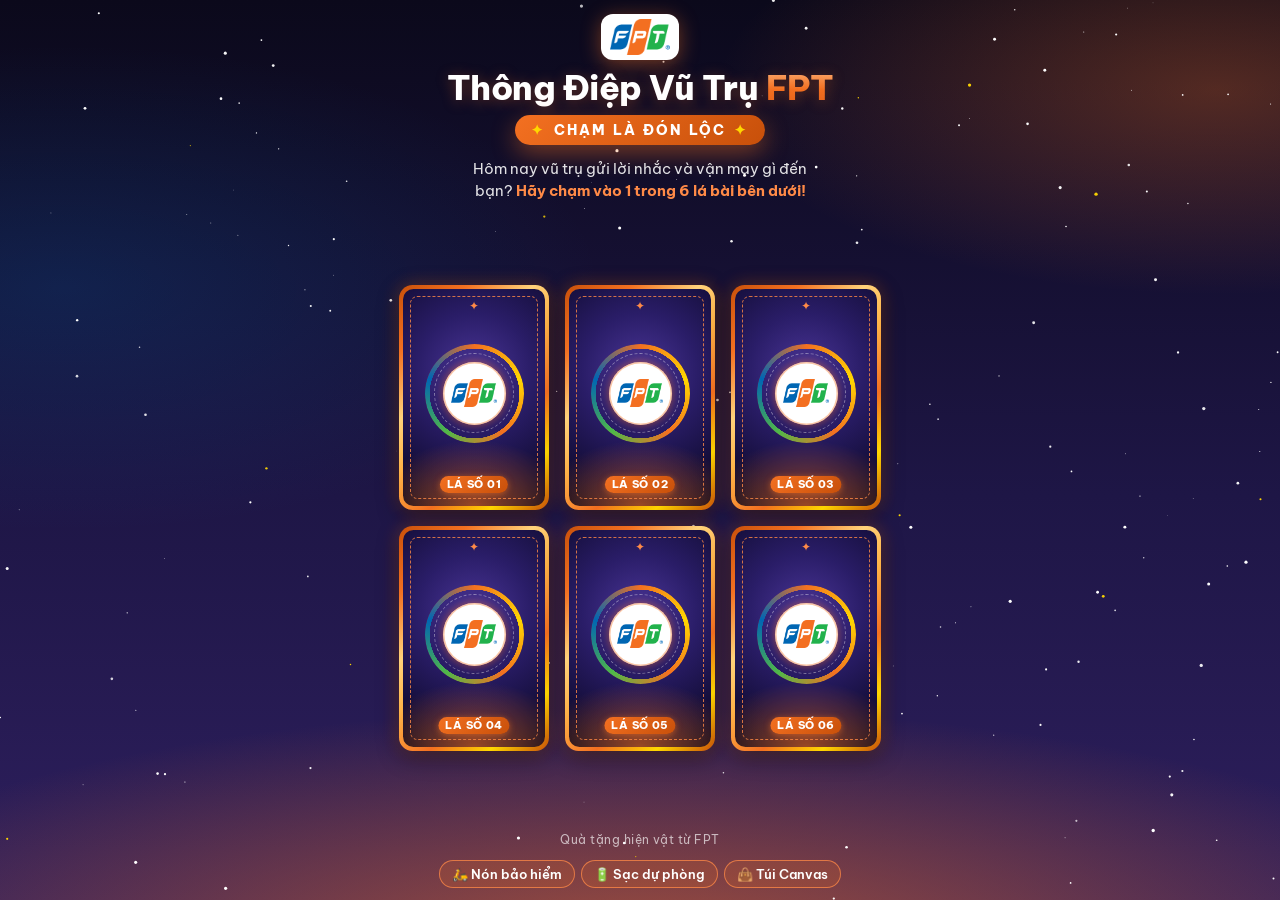
==== commit 5c52b060: "v3" ====
--- a/index.html
+++ b/index.html
@@ -137,6 +137,12 @@
   .big.instant .flip{transition:none}
   .face{position:absolute;inset:0;-webkit-backface-visibility:hidden;backface-visibility:hidden}
   .front{transform:rotateY(180deg)}
+  /* iOS Safari bỏ qua backface-visibility với phần tử con có animation (ring, logo-disc)
+     → ẩn hẳn mặt sau khi đã lật quá nửa, và dừng animation của nó. */
+  .big .back{transition:visibility 0s .5s}
+  .big.flipped .back{visibility:hidden}
+  .big.instant .back{transition:none}
+  .big.flipped .back,.big.flipped .ring::before,.big.flipped .ring::after,.big.flipped .logo-disc{animation:none!important}
   .big.loading .ring::before{animation-duration:.9s}
   .big.loading .back{animation:glow 1s ease-in-out infinite}
   .big.loading .logo-disc{animation:pulse 1s ease-in-out infinite}
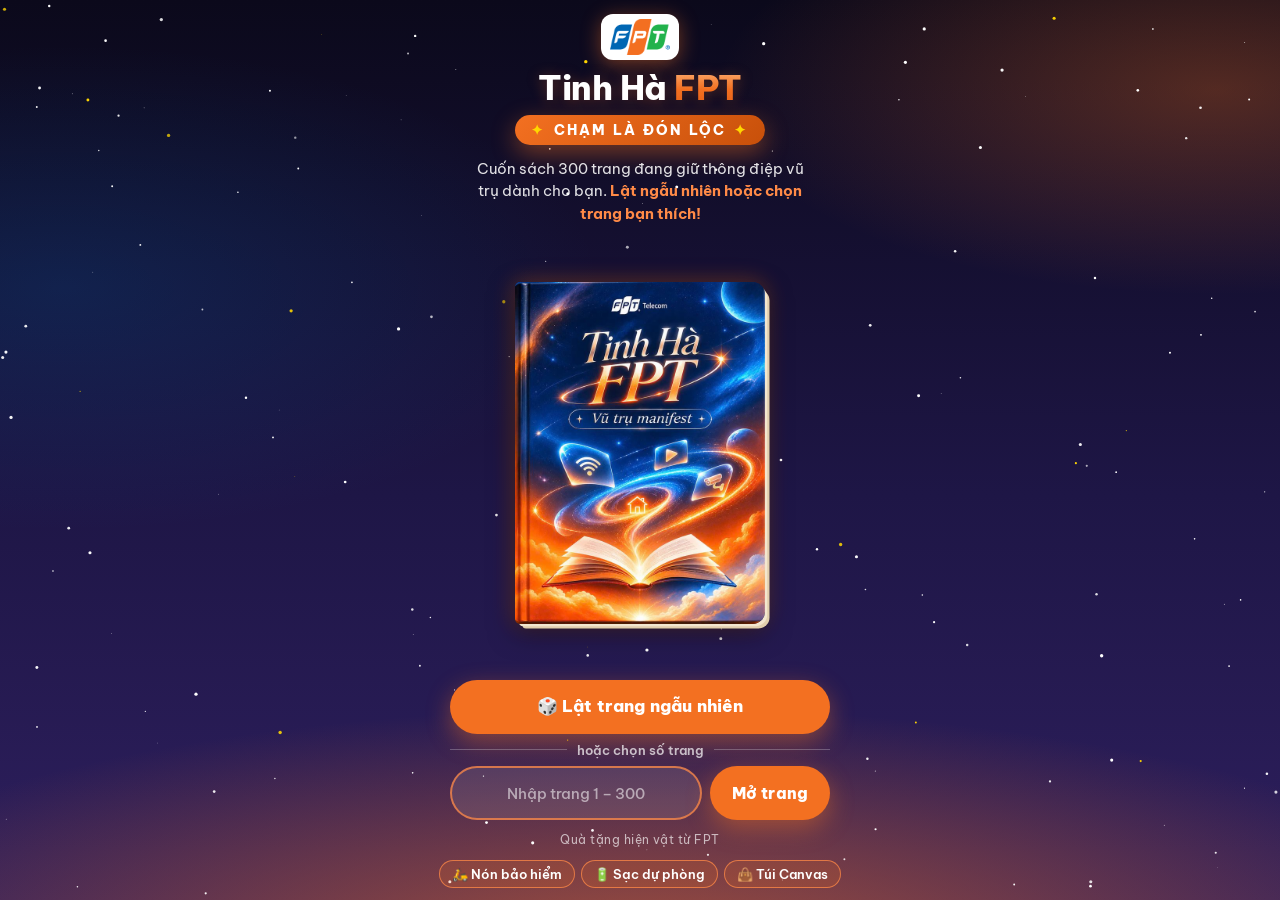
==== commit fda194c8: "Chuyển sang sách Tinh Hà FPT 300 trang: bìa và trang nội dung mới, gắn sao/quà cố định theo trang, s" ====
--- a/index.html
+++ b/index.html
@@ -1,763 +1,1139 @@
-<!doctype html>
-<html lang="vi">
-<head>
-<meta charset="utf-8">
-<meta name="viewport" content="width=device-width, initial-scale=1, viewport-fit=cover">
-<meta name="theme-color" content="#0B091B">
-<title>Thông Điệp Vũ Trụ FPT – Chạm Là Đón Lộc</title>
-<link rel="preconnect" href="https://fonts.googleapis.com">
-<link rel="preconnect" href="https://fonts.gstatic.com" crossorigin>
-<link rel="stylesheet" href="https://fonts.googleapis.com/css2?family=Be+Vietnam+Pro:wght@400;500;600;700;800&display=swap">
-<style>
-  :root{
-    /* Nền vũ trụ theo tài liệu */
-    --space-1:#0B091B; --space-2:#1E1646; --space-3:#2E1F5E;
-    /* Token từ design system Lumen (cam FPT + trắng) */
-    --orange:#F37021; --orange-hover:#E2601A; --orange-deep:#C8500A; --orange-light:#FF8A47; --orange-soft:#FFE8DA;
-    --blue:#0066B3; --green:#51B848; --gold:#FFD700;
-    --cream-1:#FFFDF9; --cream-2:#FFF3E0; --ink:#1A1A1A; --ink-soft:#5C5C66; --border-strong:#D4D4D8;
-    --radius-md:12px; --radius-lg:20px; --radius-pill:999px;
-    --shadow-brand:0 8px 24px rgba(243,112,33,.45);
-    --gold-foil:linear-gradient(135deg,#c8500a 0%,#f37021 18%,#ffd27a 36%,#ffb347 50%,#f37021 68%,#ffd700 84%,#c8500a 100%);
-    --font:"Be Vietnam Pro",-apple-system,BlinkMacSystemFont,"Segoe UI",Roboto,Arial,sans-serif;
-    --gap:clamp(10px,2.6vw,16px);
-    color-scheme:dark;
-  }
-  *{box-sizing:border-box;-webkit-tap-highlight-color:transparent}
-  [hidden]{display:none!important}
-  html,body{margin:0;height:100%;overflow:hidden}
-  body{
-    font-family:var(--font);color:#fff;
-    background:
-      radial-gradient(ellipse 95% 38% at 50% 106%,rgba(243,112,33,.6),transparent 72%),
-      radial-gradient(ellipse 60% 35% at 95% 10%,rgba(243,112,33,.3),transparent 65%),
-      radial-gradient(ellipse 70% 45% at 5% 32%,rgba(0,102,179,.2),transparent 60%),
-      linear-gradient(180deg,var(--space-1) 0%,var(--space-2) 55%,var(--space-3) 100%);
-    background-color:var(--space-1);
-  }
-  #stars,#confetti{position:fixed;inset:0;width:100%;height:100%;pointer-events:none}
-  #confetti{z-index:50}
-
-  /* ---------- Màn hình chính ---------- */
-  .app{
-    position:relative;z-index:1;height:100vh;height:100dvh;
-    display:flex;flex-direction:column;align-items:center;
-    padding:max(14px,env(safe-area-inset-top)) max(16px,env(safe-area-inset-right)) max(12px,env(safe-area-inset-bottom)) max(16px,env(safe-area-inset-left));
-    gap:clamp(6px,1.4dvh,14px);text-align:center;
-  }
-  .brand{display:flex;flex-direction:column;align-items:center;gap:clamp(4px,1dvh,10px)}
-  .brand-logo{height:clamp(30px,6dvh,46px);width:auto;padding:5px 9px;background:#fff;border-radius:var(--radius-md);box-shadow:0 4px 20px rgba(243,112,33,.45)}
-  h1{margin:0;font-size:clamp(22px,4.4dvh,34px);line-height:1.1;font-weight:800;letter-spacing:-.5px;color:#fff;text-shadow:0 2px 14px rgba(243,112,33,.35);text-wrap:balance}
-  h1 .hl{background:linear-gradient(180deg,#ffc08a,var(--orange) 55%,var(--orange-hover));-webkit-background-clip:text;background-clip:text;color:transparent}
-  .tagline{margin:0;display:inline-flex;align-items:center;gap:8px;padding:6px 16px;border-radius:var(--radius-pill);
-    background:linear-gradient(135deg,var(--orange),var(--orange-deep));box-shadow:var(--shadow-brand);
-    font-size:clamp(11px,1.8dvh,14px);font-weight:800;letter-spacing:.16em;text-transform:uppercase;color:#fff}
-  .tagline span{color:var(--gold)}
-  .intro{margin:0;max-width:34ch;font-size:clamp(13px,2dvh,15px);line-height:1.5;color:rgba(255,255,255,.88)}
-  .intro b{color:var(--orange-light);font-weight:700}
-
-  .board{flex:1;min-height:0;width:100%;container-type:size;display:grid;place-items:center}
-  .grid{display:grid;grid-template-columns:repeat(3,auto);gap:var(--gap)}
-  .card{
-    container-type:inline-size;position:relative;display:block;padding:0;border:0;background:none;cursor:pointer;
-    width:min(calc((100cqw - 2 * var(--gap)) / 3),calc((100cqh - var(--gap)) / 2 * 2 / 3),150px);
-    aspect-ratio:2/3;font:inherit;color:inherit;
-    animation:float 4.5s ease-in-out infinite;animation-delay:calc(var(--i) * -.7s);
-    transition:transform .35s ease,opacity .35s ease,filter .35s ease;
-  }
-  .card:focus-visible{outline:3px solid var(--orange-light);outline-offset:4px;border-radius:9cqw}
-  .card:hover{transform:translateY(-4px)}
-  .card.selected{animation:none;transform:scale(1.08);z-index:2}
-  .card.selected .back{animation:glow 1.1s ease-in-out infinite}
-  .card.dim{opacity:.4;filter:saturate(.5)}
-
-  /* Mặt lưng lá bài (dùng chung cho lá nhỏ và lá lớn) */
-  .back,.front{position:absolute;inset:0;border-radius:9cqw;background:var(--gold-foil);box-shadow:0 6px 22px rgba(0,0,0,.45),0 0 18px rgba(243,112,33,.35)}
-  .back-inner{position:absolute;inset:2.6cqw;border-radius:7cqw;overflow:hidden;
-    background:radial-gradient(ellipse 95% 42% at 50% 100%,rgba(243,112,33,.6),transparent 72%),
-               radial-gradient(circle at 50% 38%,#4a3596 0%,#2a1d68 38%,#160f3d 72%,#0b091b 100%);
-    display:flex;align-items:center;justify-content:center}
-  .back-inner::before{content:"";position:absolute;inset:5cqw;border:1.5px dashed rgba(255,138,71,.8);border-radius:5cqw}
-  .back-inner::after{content:"✦";position:absolute;top:7.5cqw;left:50%;transform:translateX(-50%);font-size:8cqw;line-height:1;color:var(--orange-light)}
-  .ring{position:relative;width:66cqw;aspect-ratio:1;display:grid;place-items:center;margin-top:-6cqw}
-  .ring::before{content:"";position:absolute;inset:0;border-radius:50%;
-    background:conic-gradient(from 0deg,var(--orange),var(--gold),var(--orange),var(--green),var(--blue),var(--orange));
-    -webkit-mask:radial-gradient(farthest-side,transparent calc(100% - 3.2cqw),#000 calc(100% - 3cqw));
-            mask:radial-gradient(farthest-side,transparent calc(100% - 3.2cqw),#000 calc(100% - 3cqw));
-    animation:spin 7s linear infinite;filter:drop-shadow(0 0 2.5cqw rgba(243,112,33,.7))}
-  .ring::after{content:"";position:absolute;inset:6.5cqw;border-radius:50%;border:1.5px dashed rgba(255,255,255,.4);animation:spin 12s linear infinite reverse}
-  .logo-disc{position:relative;z-index:1;width:42cqw;aspect-ratio:1;border-radius:50%;background:#fff;display:grid;place-items:center;box-shadow:0 0 6cqw rgba(243,112,33,.55),inset 0 0 0 1cqw rgba(243,112,33,.4)}
-  .logo-disc img{width:72%;height:auto;display:block}
-  .num{position:absolute;bottom:8.5cqw;left:50%;transform:translateX(-50%);white-space:nowrap;text-align:center;
-    padding:1.6cqw 4.6cqw;border-radius:var(--radius-pill);background:linear-gradient(135deg,var(--orange),var(--orange-deep));
-    font-size:7cqw;line-height:1.2;font-weight:800;letter-spacing:.04em;text-transform:uppercase;color:#fff;box-shadow:0 1cqw 4cqw rgba(243,112,33,.55)}
-
-  .gifts{display:flex;flex-wrap:wrap;justify-content:center;gap:6px;margin:0;padding:0;list-style:none}
-  .gifts li{font-size:clamp(11px,1.7dvh,13px);font-weight:600;padding:5px 12px;border-radius:var(--radius-pill);border:1px solid rgba(255,138,71,.75);background:rgba(243,112,33,.18);color:#fff}
-  .gifts-label{margin:0;font-size:clamp(10px,1.5dvh,12px);color:rgba(255,255,255,.65);letter-spacing:.04em}
-
-  /* ---------- Popup nhập thông tin ---------- */
-  .modal{position:fixed;inset:0;z-index:30;display:flex;align-items:center;justify-content:center;padding:16px;background:rgba(5,4,15,.62);backdrop-filter:blur(4px);-webkit-backdrop-filter:blur(4px);animation:fade .25s ease}
-  /* Popup theo design system Lumen: nền trắng, đầu cam, nút cam bo tròn */
-  .sheet{position:relative;width:min(100%,420px);max-height:calc(100dvh - 32px);overflow:auto;
-    background:#fff;color:var(--ink);border-radius:24px;
-    box-shadow:0 20px 60px rgba(0,0,0,.55),0 0 50px rgba(243,112,33,.25);text-align:left;animation:pop .35s cubic-bezier(.2,1.4,.4,1)}
-  .sheet-head{position:relative;padding:22px 20px 18px;color:#fff;
-    background:radial-gradient(ellipse 60% 120% at 100% 0%,rgba(255,215,0,.35),transparent 60%),linear-gradient(135deg,var(--orange),var(--orange-deep))}
-  .sheet-head h2{margin:0 40px 6px 0;font-size:21px;line-height:1.25;font-weight:800;letter-spacing:-.3px}
-  .sheet-head .lead{margin:0;font-size:14px;line-height:1.5;color:rgba(255,255,255,.95)}
-  .sheet-body{padding:18px 20px 20px}
-  .x{position:absolute;top:14px;right:14px;width:34px;height:34px;border-radius:50%;border:0;background:rgba(255,255,255,.22);color:#fff;font-size:20px;line-height:1;cursor:pointer}
-  .field{display:flex;flex-direction:column;gap:6px;margin-bottom:14px}
-  .field label{font-size:14px;font-weight:600;color:var(--ink)}
-  .field label .req{color:var(--orange-deep)}
-  .field label .opt{font-weight:500;color:var(--ink-soft)}
-  .field input{height:48px;padding:0 14px;border-radius:var(--radius-md);border:1.5px solid var(--border-strong);background:#fff;color:var(--ink);font:500 16px/1 var(--font);outline:none;transition:border-color .2s,box-shadow .2s}
-  .field input::placeholder{color:#8e8e93}
-  .field input:focus{border-color:var(--orange);box-shadow:0 0 0 3px rgba(243,112,33,.22)}
-  .field.invalid input{border-color:#D92D20}
-  .err{font-size:13px;line-height:1.35;color:#D92D20}
-  .err:empty{display:none}
-  .btn{display:inline-flex;align-items:center;justify-content:center;gap:8px;width:100%;height:54px;border:0;border-radius:var(--radius-pill);cursor:pointer;
-    background:var(--orange);color:#fff;font:800 17px/1 var(--font);letter-spacing:.01em;
-    box-shadow:var(--shadow-brand);transition:transform .15s,background-color .2s,box-shadow .2s}
-  .btn:hover{background:var(--orange-hover);box-shadow:0 10px 30px rgba(243,112,33,.6)}
-  .btn:active{background:var(--orange-deep);transform:scale(.98)}
-  .btn[disabled]{opacity:.7;cursor:progress}
-  .btn:focus-visible,.x:focus-visible{outline:3px solid var(--orange-light);outline-offset:3px}
-  .btn-ghost{background:rgba(255,255,255,.08);box-shadow:none;border:2px solid var(--orange-light);color:var(--orange-light);width:auto;height:46px;padding:0 24px;font-size:15px}
-  .btn-ghost:hover{background:rgba(243,112,33,.18)}
-
-  /* ---------- Sân khấu lật bài ---------- */
-  .stage{position:fixed;inset:0;z-index:20;display:flex;flex-direction:column;align-items:center;justify-content:center;gap:14px;
-    padding:max(16px,env(safe-area-inset-top)) 16px max(16px,env(safe-area-inset-bottom));background:rgba(5,4,15,.72);backdrop-filter:blur(6px);-webkit-backdrop-filter:blur(6px);animation:fade .3s ease}
-  .big{container-type:inline-size;position:relative;width:min(88vw,380px,calc((100dvh - 220px) * 2 / 3));aspect-ratio:2/3;perspective:1600px;animation:rise .55s cubic-bezier(.2,1.3,.4,1)}
-  .flip{position:absolute;inset:0;transform-style:preserve-3d;transition:transform 1.1s cubic-bezier(.3,1.25,.45,1)}
-  .big.flipped .flip{transform:rotateY(180deg)}
-  .big.instant .flip{transition:none}
-  .face{position:absolute;inset:0;-webkit-backface-visibility:hidden;backface-visibility:hidden}
-  .front{transform:rotateY(180deg)}
-  /* iOS Safari bỏ qua backface-visibility với phần tử con có animation (ring, logo-disc)
-     → ẩn hẳn mặt sau khi đã lật quá nửa, và dừng animation của nó. */
-  .big .back{transition:visibility 0s .5s}
-  .big.flipped .back{visibility:hidden}
-  .big.instant .back{transition:none}
-  .big.flipped .back,.big.flipped .ring::before,.big.flipped .ring::after,.big.flipped .logo-disc{animation:none!important}
-  .big.loading .ring::before{animation-duration:.9s}
-  .big.loading .back{animation:glow 1s ease-in-out infinite}
-  .big.loading .logo-disc{animation:pulse 1s ease-in-out infinite}
-
-  .front-inner{position:absolute;inset:2.6cqw;border-radius:7cqw;overflow:hidden;background:linear-gradient(180deg,var(--cream-1),var(--cream-2));
-    color:var(--ink);display:flex;flex-direction:column;padding:6cqw 6.5cqw 6cqw;gap:2.4cqw;text-align:center}
-  .f-top{display:flex;align-items:center;justify-content:space-between}
-  .f-top img{height:9cqw;width:auto}
-  .f-stars{font-size:5.6cqw;letter-spacing:.06em;color:var(--orange)}
-  .f-tag{align-self:center;margin-top:1.5cqw;padding:1.4cqw 3.6cqw;border-radius:999px;font-size:3.5cqw;font-weight:800;letter-spacing:.08em;text-transform:uppercase;color:#fff}
-  .f-tag.special{background:linear-gradient(135deg,var(--orange),var(--orange-deep))}
-  .f-tag.msg{background:var(--blue)}
-  .f-icon{font-size:13cqw;line-height:1.1}
-  .f-name{margin:0;font-size:7cqw;line-height:1.15;font-weight:800;color:#1E1646;letter-spacing:-.02em}
-  .f-msg{margin:0;flex:1;min-height:0;overflow:auto;font-size:4.15cqw;line-height:1.55;color:var(--ink-soft)}
-  .f-result{border-radius:5cqw;padding:3.4cqw 4cqw}
-  .f-result.special{background:linear-gradient(135deg,var(--orange),var(--orange-deep));color:#fff;box-shadow:0 2cqw 5cqw rgba(243,112,33,.35)}
-  .f-result.msg{background:#F1FAEF;border:2px dashed var(--green);color:#1d5e2b}
-  .f-result .r1{display:block;font-size:3.8cqw;font-weight:600;opacity:.95}
-  .f-result .r2{display:block;margin-top:.6cqw;font-size:5.2cqw;font-weight:800;line-height:1.2}
-  .f-saved{margin:0;font-size:3.4cqw;font-weight:600;color:#1e7a34}
-
-  .status{margin:0;min-height:22px;max-width:36ch;font-size:15px;font-weight:700;line-height:1.45;color:var(--orange-light);text-align:center}
-  .status.error{color:#ffb4a8}
-  .dots::after{content:"";animation:dots 1.4s steps(4,end) infinite}
-  .actions{display:flex;flex-direction:column;align-items:center;gap:10px;width:min(88vw,380px)}
-  .hint{margin:0;font-size:13px;line-height:1.45;color:rgba(255,255,255,.78);text-align:center}
-  .saveview{position:fixed;inset:0;z-index:60;display:flex;flex-direction:column;align-items:center;justify-content:center;gap:14px;
-    padding:max(16px,env(safe-area-inset-top)) 16px max(16px,env(safe-area-inset-bottom));background:rgba(5,4,15,.94);text-align:center;color:#fff;animation:fade .25s ease}
-  .saveview p{margin:0;max-width:32ch;font-size:15px;line-height:1.5}
-  .saveview p b{color:var(--orange-light)}
-  .saveview img{max-width:100%;max-height:70dvh;border-radius:16px;box-shadow:0 0 40px rgba(243,112,33,.4);-webkit-touch-callout:default;user-select:auto}
-
-  @keyframes spin{to{transform:rotate(360deg)}}
-  @keyframes float{0%,100%{transform:translateY(0)}50%{transform:translateY(-5px)}}
-  @keyframes glow{0%,100%{box-shadow:0 0 0 2px var(--orange-light),0 0 18px 4px rgba(243,112,33,.6)}50%{box-shadow:0 0 0 2px var(--gold),0 0 44px 14px rgba(243,112,33,.9)}}
-  @keyframes pulse{0%,100%{transform:scale(1)}50%{transform:scale(1.08)}}
-  @keyframes fade{from{opacity:0}}
-  @keyframes pop{from{opacity:0;transform:translateY(24px) scale(.96)}}
-  @keyframes rise{from{opacity:0;transform:scale(.6) translateY(30px)}}
-  @keyframes dots{0%{content:""}25%{content:"."}50%{content:".."}75%{content:"..."}}
-  @media (prefers-reduced-motion:reduce){
-    .card,.ring::before,.ring::after,.card.selected .back,.big.loading .back,.big.loading .logo-disc{animation:none!important}
-    .flip{transition-duration:.01s}
-  }
-</style>
-</head>
-<body>
-<canvas id="stars" aria-hidden="true"></canvas>
-
-<main class="app">
-  <header class="brand">
-    <img class="brand-logo" data-logo alt="FPT">
-    <h1>Thông Điệp Vũ Trụ <span class="hl">FPT</span></h1>
-    <p class="tagline"><span>✦</span> Chạm Là Đón Lộc <span>✦</span></p>
-  </header>
-  <p class="intro">Hôm nay vũ trụ gửi lời nhắc và vận may gì đến bạn? <b>Hãy chạm vào 1 trong 6 lá bài bên dưới!</b></p>
-  <section class="board" aria-label="Bàn bài">
-    <div class="grid" id="grid"></div>
-  </section>
-  <p class="gifts-label">Quà tặng hiện vật từ FPT</p>
-  <ul class="gifts"><li>🛵 Nón bảo hiểm</li><li>🔋 Sạc dự phòng</li><li>👜 Túi Canvas</li></ul>
-</main>
-
-<div class="modal" id="modal" role="dialog" aria-modal="true" aria-labelledby="mTitle" hidden>
-  <form class="sheet" id="form" novalidate>
-    <div class="sheet-head">
-      <button type="button" class="x" id="mClose" aria-label="Đóng">×</button>
-      <h2 id="mTitle">Mở khóa thông điệp của bạn</h2>
-      <p class="lead" id="mLead">Lá bài đang chờ bạn. Cho vũ trụ biết thông điệp này gửi đến ai nhé!</p>
-    </div>
-    <div class="sheet-body">
-    <div class="field" id="fName">
-      <label for="name">Người nhận thông điệp <span class="req">*</span></label>
-      <input id="name" name="name" type="text" autocomplete="name" placeholder="VD: Nguyễn Minh Anh" maxlength="60" required>
-      <div class="err" id="eName" aria-live="polite"></div>
-    </div>
-    <div class="field" id="fPhone">
-      <label for="phone">Số liên lạc giao thông điệp <span class="req">*</span></label>
-      <input id="phone" name="phone" type="tel" inputmode="numeric" autocomplete="tel" placeholder="VD: 0912345678" maxlength="12" required>
-      <div class="err" id="ePhone" aria-live="polite"></div>
-    </div>
-    <div class="field" id="fAddr">
-      <label for="address">Địa chỉ gửi thông điệp <span class="opt">(không bắt buộc)</span></label>
-      <input id="address" name="address" type="text" autocomplete="street-address" placeholder="Số nhà, đường, phường/xã, tỉnh/thành" maxlength="200">
-    </div>
-    <button type="submit" class="btn">Lật Mở Lá Bài Ngay ✨</button>
-    </div>
-  </form>
-</div>
-
-<div class="stage" id="stage" hidden>
-  <div class="big loading" id="big">
-    <div class="flip">
-      <div class="face" id="bigBack"></div>
-      <div class="face front"><div class="front-inner" id="front"></div></div>
-    </div>
-  </div>
-  <p class="status" id="status" aria-live="polite"></p>
-  <div class="actions">
-    <button type="button" class="btn" id="dl" hidden>⬇ Tải lá bài về máy</button>
-    <button type="button" class="btn btn-ghost" id="retry" hidden>Thử lại</button>
-    <p class="hint" id="hint" hidden>Lưu lá bài làm hình nền để giữ vía may mắn cả ngày nhé!</p>
-  </div>
-</div>
-
-<div class="saveview" id="saveView" role="dialog" aria-modal="true" aria-label="Lưu ảnh lá bài" hidden>
-  <p>Nhấn giữ vào ảnh rồi chọn <b>Lưu ảnh</b> để tải lá bài về máy</p>
-  <img id="saveImg" alt="Ảnh lá bài của bạn">
-  <button type="button" class="btn btn-ghost" id="saveClose">Đóng</button>
-</div>
-
-<canvas id="confetti" aria-hidden="true"></canvas>
-
-<script>
-(() => {
-  const LOGO = "[data-uri]";
-  const WEBHOOK = "https://script.google.com/macros/s/AKfycbzSNpeZNjU_nI781IqUJ5nBfax0Az31CuLr2OXwx2TpsKOsEjPS8QBjFwCN3Zw4KNsn/exec";
-  const PHONE_RE = /^(03|05|07|08|09)[0-9]{8}$/;
-
-  // ---------- Giỏ 1: 9 lá bài trúng quà ----------
-  const GIFTS = [
-    {id:"G01", name:"Lá Bài Che Chở", stars:5, icon:"🛵", gift:"Nón bảo hiểm FPT", msg:"Hôm nay vận may có thể bất ngờ từ trên trời rơi xuống trúng đầu bạn đấy! Đội ngay chiếc Nón bảo hiểm FPT này vào để đón lộc an toàn trên mọi nẻo đường nhé!"},
-    {id:"G02", name:"Lá Bài Vững Tay Lái", stars:4, icon:"🛵", gift:"Nón bảo hiểm FPT", msg:"Vũ trụ thấy dạo này bạn hay phải di chuyển ngoài đường. Hãy luôn giữ cái đầu lạnh, trái tim nóng và một chiếc Nón bảo hiểm FPT thật ngầu để bình an tiến bước nha!"},
-    {id:"G03", name:"Lá Bài Dẫn Lối Thành Công", stars:5, icon:"🛵", gift:"Nón bảo hiểm FPT", msg:"Mọi cung đường bạn đi hôm nay đều trải đầy hoa hồng và sự thuận lợi. Vũ trụ gửi tặng bạn 1 chiếc Nón bảo hiểm FPT làm người bạn đồng hành tin cậy nhé!"},
-    {id:"G04", name:"Lá Bài Nạp Đầy Pin", stars:5, icon:"🔋", gift:"Sạc dự phòng FPT", msg:"Tín hiệu vũ trụ báo rằng bạn đã làm việc rất chăm chỉ. Nếu thấy hơi cạn kiệt sức lực, hãy nhận ngay Sạc dự phòng FPT để 'sạc' lại 100% năng lượng tích cực nhé!"},
-    {id:"G05", name:"Lá Bài Không Gián Đoạn", stars:5, icon:"🔋", gift:"Sạc dự phòng FPT", msg:"Đừng để cuộc vui hay những kết nối quan trọng trong ngày bị ngắt quãng vì sập nguồn. Vũ trụ gửi tặng bạn 1 chiếc Sạc dự phòng FPT để luôn giữ lửa nhiệt huyết cả ngày!"},
-    {id:"G06", name:"Lá Bài Năng Lượng Vô Tận", stars:4, icon:"🔋", gift:"Sạc dự phòng FPT", msg:"Hôm nay bạn chính là một thỏi nam châm thu hút những điều tuyệt vời. Cầm ngay chiếc Sạc dự phòng FPT này để duy trì tần số năng lượng đỉnh cao suốt 24h nhé!"},
-    {id:"G07", name:"Lá Bài Túi Ba Gang", stars:4, icon:"👜", gift:"Túi Canvas FPT", msg:"Hôm nay sẽ có rất nhiều niềm vui, tài lộc và những điều dễ thương tìm đến bạn. Nhớ mang theo chiếc Túi Canvas FPT này để gói gọn hết mọi may mắn mang về nhà nhé!"},
-    {id:"G08", name:"Lá Bài Gói Ghém Yêu Thương", stars:4, icon:"👜", gift:"Túi Canvas FPT", msg:"Mọi gánh nặng âu lo xin hãy bỏ lại phía sau, chỉ cần khoác lên vai sự trẻ trung và chiếc Túi Canvas FPT thời trang này để tự tin xuống phố thôi nào!"},
-    {id:"G09", name:"Lá Bài Hành Trang Rực Rỡ", stars:5, icon:"👜", gift:"Túi Canvas FPT", msg:"Chuẩn bị tinh thần nhé, một hành trình mới đầy ắp cơ hội đang vẫy gọi bạn! Vũ trụ tặng bạn chiếc Túi Canvas FPT cực chất để đựng đầy ắp những thành tựu sắp tới!"}
-  ];
-
-  // ---------- Giỏ 2: 20 lá bài thông điệp ----------
-  const MESSAGES = [
-    {id:"M01", name:"Tốc Độ Ánh Sáng", stars:5, icon:"⚡", msg:"Mọi rắc rối hay công việc tồn đọng hôm nay sẽ trôi tuột mượt mà nhanh như cáp quang FPT! Cứ tự tin chốt đơn, triển khai kế hoạch mới vì vũ trụ đang đứng về phía bạn."},
-    {id:"M02", name:"Căng Đét 5 Vạch", stars:5, icon:"📶", msg:"Tín hiệu tài lộc và tình duyên của bạn hôm nay đang căng đét 5 vạch! Hãy mở lòng đón nhận một lời mời bất ngờ hoặc chủ động nhắn tin cho người bạn đang nghĩ tới nhé."},
-    {id:"M03", name:"Băng Thông Rộng Mở", stars:4, icon:"🌐", msg:"Hôm nay là ngày tuyệt vời để mở rộng 'băng thông' tâm hồn. Đừng ngại thử một món ăn mới, đi một con đường mới; một cơ hội thú vị đang chờ bạn ở góc phố đấy!"},
-    {id:"M04", name:"Chữa Lành Đúng Lúc", stars:3, icon:"💧", msg:"Lời nhắc nhỏ từ vũ trụ: Đừng quên uống một ngụm nước mát, vươn vai hít thở sâu và mỉm cười. Cuối ngày hôm nay, một tin vui nhỏ sẽ đến giúp bạn xua tan mọi mệt mỏi!"},
-    {id:"M05", name:"Ping Thấp Lộc Cao", stars:4, icon:"🎮", msg:"Độ trễ (Ping) của sự buồn phiền hôm nay bằng 0! Mọi nỗ lực thầm lặng của bạn trong thời gian qua sắp sửa đơm hoa kết trái. Hãy chuẩn bị tinh thần đón nhận lời khen nhé!"},
-    {id:"M06", name:"Kết Nối Yêu Thương", stars:3, icon:"💞", msg:"Giữa nhịp sống vội vã, hôm nay hãy dành ra 15 phút buổi tối để trò chuyện cùng người thân hoặc xem một bộ phim hay. Năng lượng bình yên sẽ giúp bạn bứt phá vào ngày mai!"},
-    {id:"M07", name:"Thần Tài Gõ Cửa", stars:5, icon:"💰", msg:"Ting ting! Vũ trụ dự báo ví tiền của bạn sắp có biến động theo chiều hướng tăng vọt. Có thể là một khoản thưởng, một đơn hàng lớn hoặc ai đó bất ngờ mời bạn ăn ngon!"},
-    {id:"M08", name:"Xóa Bộ Nhớ Đệm", stars:3, icon:"🧠", msg:"Não bộ của bạn cũng cần được 'Clear Cache' như máy tính vậy. Hôm nay hãy cho phép bản thân gác lại những chuyện đã qua để đón nhận nguồn cảm hứng sáng tạo mới mẻ nhé!"},
-    {id:"M09", name:"Quý Nhân Phù Trợ", stars:5, icon:"🤝", msg:"Nếu hôm nay có việc gì khó, đừng ngại mở lời nhờ giúp đỡ. Một 'quý nhân' cực kỳ nhiệt tình và giỏi giang đang ở rất gần để hỗ trợ bạn giải quyết mọi thứ trong một nốt nhạc!"},
-    {id:"M10", name:"Nụ Cười Tỏa Nắng", stars:4, icon:"😊", msg:"Nụ cười của bạn hôm nay mang tần số thu hút may mắn cực mạnh. Hãy mỉm cười với người đối diện, bạn sẽ nhận lại được sự nhiệt tình và những điều tử tế bất ngờ đấy!"},
-    {id:"M11", name:"Bứt Phá Giới Hạn", stars:5, icon:"🚀", msg:"Ý tưởng mà bạn đang ấp ủ hoàn toàn khả thi! Đừng chần chừ nữa, hôm nay chính là 'giờ hoàng đạo' để bạn bắt tay vào làm và khiến mọi người xung quanh phải trầm trồ."},
-    {id:"M12", name:"Trạm Dừng Bình Yên", stars:3, icon:"🧋", msg:"Không sao cả nếu hôm nay bạn muốn đi chậm lại một chút. Hãy tự thưởng cho mình một ly trà sữa hoặc cà phê thơm lừng, tận hưởng từng khoảnh khắc thư giãn của riêng bạn nhé!"},
-    {id:"M13", name:"Tần Số Hạnh Phúc", stars:4, icon:"🎶", msg:"Bạn đang phát ra một nguồn năng lượng cực kỳ tích cực và ấm áp. Hôm nay, một cuộc trò chuyện tình cờ sẽ mang lại cho bạn tiếng cười sảng khoái và cảm giác được thấu hiểu."},
-    {id:"M14", name:"Vượt Chướng Ngại Vật", stars:4, icon:"🏆", msg:"Khó khăn nhỏ trước mắt chỉ là bước đệm để bạn bật cao hơn mà thôi. Giữ vững sự tập trung nhé, đến chiều tối nay bạn sẽ thở phào nhẹ nhõm vì mọi việc đều đâu vào đấy!"},
-    {id:"M15", name:"Lộc Ăn Uống", stars:4, icon:"🍜", msg:"Bụng đói thì đầu óc sao minh mẫn được! Vũ trụ mách bảo hôm nay bạn rất có 'lộc ăn', hãy chuẩn bị tinh thần được đồng nghiệp hoặc bạn bè rủ rê một chầu ngon lành nha!"},
-    {id:"M16", name:"Trực Giác Nhạy Bén", stars:5, icon:"🔮", msg:"Giác quan thứ sáu của bạn hôm nay hoạt động chuẩn xác đến 99%! Khi đứng trước hai sự lựa chọn, hãy tin vào cảm giác đầu tiên mách bảo trong tim bạn nhé."},
-    {id:"M17", name:"Ngủ Ngon Đêm Nay", stars:3, icon:"🌙", msg:"Mọi âu lo của ngày hôm nay sẽ dừng lại trước cánh cửa phòng ngủ của bạn. Tối nay bạn sẽ có một giấc ngủ thật sâu, thật ngon và thức dậy với tinh thần sảng khoái nhất!"},
-    {id:"M18", name:"Tỏa Sáng Rực Rỡ", stars:5, icon:"🌟", msg:"Đừng đứng trong bóng tối nữa, hôm nay sân khấu là của bạn! Sự chỉn chu và duyên dáng của bạn đang ghi điểm tuyệt đối trong mắt những người xung quanh đấy."},
-    {id:"M19", name:"Gió Thuận Buồm Xuôi", stars:4, icon:"⛵", msg:"Mọi thủ tục, giấy tờ hay các cuộc hẹn trong ngày hôm nay đều diễn ra suôn sẻ đến bất ngờ. Đèn xanh đang bật trên mọi ngả đường bạn đi!"},
-    {id:"M20", name:"May Mắn Nhân Đôi", stars:5, icon:"🍀", msg:"Không chỉ một mà tới hai niềm vui sẽ gõ cửa nhà bạn trong hôm nay! Hãy giữ tâm thế hào hứng và sẵn sàng đón nhận những món quà tinh thần tuyệt vời từ cuộc sống nhé."}
-  ];
-
-  const $ = (s) => document.querySelector(s);
-  const pad = (n) => String(n).padStart(2, "0");
-  const sleep = (ms) => new Promise((r) => setTimeout(r, ms));
-  const rand = () => {
-    try { return crypto.getRandomValues(new Uint32Array(1))[0] / 4294967296; }
-    catch (e) { return Math.random(); }
-  };
-
-  // Thuật toán Random 2 tầng: Tầng 1 chia giỏ 50/50, Tầng 2 rút đều trong giỏ.
-  function drawCard() {
-    const special = rand() < 0.5;
-    const pool = special ? GIFTS : MESSAGES;
-    const card = pool[Math.floor(rand() * pool.length)];
-    const reward = special ? card.gift : `Lời chúc: ${card.name} (${card.stars} Sao)`;
-    return { ...card, special, reward };
-  }
-
-  // ---------- Dựng giao diện ----------
-  document.querySelectorAll("[data-logo]").forEach((img) => (img.src = LOGO));
-
-  const backHTML = (n) => `
-    <span class="back"><span class="back-inner">
-      <span class="ring"><span class="logo-disc"><img src="${LOGO}" alt=""></span></span>
-      <span class="num">Lá số ${pad(n)}</span>
-    </span></span>`;
-
-  const grid = $("#grid");
-  for (let i = 1; i <= 6; i++) {
-    const b = document.createElement("button");
-    b.type = "button";
-    b.className = "card";
-    b.style.setProperty("--i", i);
-    b.dataset.n = i;
-    b.setAttribute("aria-label", `Chọn lá số ${pad(i)}`);
-    b.innerHTML = backHTML(i);
-    grid.appendChild(b);
-  }
-
-  const state = { n: null, card: null, payload: null, busy: false };
-  const cards = () => [...grid.children];
-
-  grid.addEventListener("click", (e) => {
-    const btn = e.target.closest(".card");
-    if (!btn || state.busy) return;
-    state.busy = true;
-    state.n = Number(btn.dataset.n);
-    state.card = drawCard();
-    cards().forEach((c) => c.classList.toggle(c === btn ? "selected" : "dim", true));
-    setTimeout(openModal, 450);
-  });
-
-  // ---------- Popup ----------
-  const modal = $("#modal"), form = $("#form");
-  function openModal() {
-    $("#mLead").textContent = `Lá số ${pad(state.n)} đang chờ bạn. Cho vũ trụ biết thông điệp này gửi đến ai nhé!`;
-    modal.hidden = false;
-    setTimeout(() => $("#name").focus(), 50);
-  }
-  function cancelModal() {
-    modal.hidden = true;
-    cards().forEach((c) => c.classList.remove("selected", "dim"));
-    state.busy = false;
-  }
-  $("#mClose").addEventListener("click", cancelModal);
-  modal.addEventListener("click", (e) => { if (e.target === modal) cancelModal(); });
-  document.addEventListener("keydown", (e) => { if (e.key === "Escape" && !modal.hidden) cancelModal(); });
-
-  const phoneInput = $("#phone");
-  phoneInput.addEventListener("input", () => {
-    const digits = phoneInput.value.replace(/\D/g, "").slice(0, 10);
-    if (phoneInput.value !== digits) phoneInput.value = digits;
-  });
-
-  function setErr(fieldId, errId, msg) {
-    $(fieldId).classList.toggle("invalid", !!msg);
-    $(errId).textContent = msg || "";
-  }
-  function validate() {
-    const name = $("#name").value.trim().replace(/\s+/g, " ");
-    const phone = phoneInput.value.replace(/\D/g, "");
-    const address = $("#address").value.trim().replace(/\s+/g, " ");
-    let ok = true;
-    if (name.length < 2) { setErr("#fName", "#eName", "Vui lòng nhập tên người nhận (ít nhất 2 ký tự)."); ok = false; }
-    else setErr("#fName", "#eName", "");
-    if (!phone) { setErr("#fPhone", "#ePhone", "Vui lòng nhập số điện thoại."); ok = false; }
-    else if (phone.length !== 10) { setErr("#fPhone", "#ePhone", `Số điện thoại cần đủ 10 chữ số (bạn đang nhập ${phone.length} số).`); ok = false; }
-    else if (!PHONE_RE.test(phone)) { setErr("#fPhone", "#ePhone", "Số điện thoại phải bắt đầu bằng 03, 05, 07, 08 hoặc 09."); ok = false; }
-    else setErr("#fPhone", "#ePhone", "");
-    if (!ok) { const bad = form.querySelector(".invalid input"); if (bad) bad.focus(); return null; }
-    return { name, phone, address };
-  }
-  $("#name").addEventListener("input", () => { if ($("#fName").classList.contains("invalid")) validate(); });
-  phoneInput.addEventListener("input", () => { if ($("#fPhone").classList.contains("invalid")) validate(); });
-
-  form.addEventListener("submit", (e) => {
-    e.preventDefault();
-    const info = validate();
-    if (!info) return;
-    state.payload = { name: info.name, phone: info.phone, reward: state.card.reward, address: info.address };
-    modal.hidden = true;
-    openStage();
-    send();
-  });
-
-  // ---------- Gửi dữ liệu + lật bài ----------
-  const stage = $("#stage"), big = $("#big"), status = $("#status"), retry = $("#retry");
-
-  function openStage() {
-    $("#bigBack").innerHTML = backHTML(state.n);
-    renderFront();
-    big.classList.add("loading");
-    big.classList.remove("flipped");
-    stage.hidden = false;
-  }
-
-  // Gửi về Google Sheets. Trả về "success" | "duplicate" | "error".
-  // Ưu tiên đọc phản hồi của Apps Script (để biết số điện thoại đã tham gia chưa);
-  // nếu trình duyệt không đọc được phản hồi thì gửi lại dạng no-cors (Apps Script đã chống trùng theo SĐT).
-  async function postToSheet(payload) {
-    const ctl = new AbortController();
-    const timer = setTimeout(() => ctl.abort(), 15000);
-    const opts = { method: "POST", headers: { "Content-Type": "text/plain;charset=utf-8" }, body: JSON.stringify(payload), signal: ctl.signal };
-    try {
-      try {
-        const res = await fetch(WEBHOOK, opts);
-        const data = await res.json().catch(() => null);
-        return data && data.result ? data.result : "success";
-      } catch (err) {
-        if (err.name === "AbortError") throw err;
-        await fetch(WEBHOOK, { ...opts, mode: "no-cors" });
-        return "success";
-      }
-    } finally {
-      clearTimeout(timer);
-    }
-  }
-
-  function showError(msg, mode, label) {
-    big.classList.remove("loading");
-    status.className = "status error";
-    status.textContent = msg;
-    retry.dataset.mode = mode;
-    retry.textContent = label;
-    retry.hidden = false;
-  }
-
-  async function send() {
-    retry.hidden = true;
-    status.className = "status";
-    status.innerHTML = '<span class="dots">Đang kết nối tần số vũ trụ</span>';
-    big.classList.add("loading");
-    try {
-      const [result] = await Promise.all([postToSheet(state.payload), sleep(1800)]);
-      if (result === "duplicate") {
-        showError(`Số ${state.payload.phone} đã tham gia rồi. Mỗi người chỉ được chơi 1 lần nhé!`, "edit", "Nhập số khác");
-        return;
-      }
-      if (result === "error") throw new Error("server");
-      savePlayed();
-      reveal();
-    } catch (err) {
-      showError("Tín hiệu vũ trụ đang chập chờn. Kiểm tra kết nối mạng rồi bấm Thử lại nhé.", "send", "Thử lại");
-    }
-  }
-  retry.addEventListener("click", () => {
-    if (retry.dataset.mode === "edit") {
-      stage.hidden = true;
-      retry.hidden = true;
-      phoneInput.value = "";
-      openModal();
-      setTimeout(() => phoneInput.focus(), 60);
-    } else send();
-  });
-
-  // ---------- Mỗi người chỉ chơi 1 lần (khóa trên máy) ----------
-  const PLAYED_KEY = "fpt-vu-tru-played-v1";
-  function savePlayed() {
-    try {
-      localStorage.setItem(PLAYED_KEY, JSON.stringify({
-        n: state.n, id: state.card.id, name: state.payload.name, phone: state.payload.phone, at: Date.now()
-      }));
-    } catch (e) {}
-  }
-  function loadPlayed() {
-    try {
-      const d = JSON.parse(localStorage.getItem(PLAYED_KEY) || "null");
-      const card = d && [...GIFTS, ...MESSAGES].find((c) => c.id === d.id);
-      return card ? { d, card } : null;
-    } catch (e) { return null; }
-  }
-  function showPlayed({ d, card }) {
-    const special = card.id.startsWith("G");
-    state.busy = true;
-    state.n = d.n || 1;
-    state.card = { ...card, special, reward: special ? card.gift : `Lời chúc: ${card.name} (${card.stars} Sao)` };
-    state.payload = { name: d.name, phone: d.phone, reward: state.card.reward, address: "" };
-    $("#bigBack").innerHTML = backHTML(state.n);
-    renderFront();
-    $("#front .f-saved").textContent = `✓ Đã lưu thông tin của ${d.name}`;
-    big.classList.remove("loading");
-    big.classList.add("instant", "flipped");
-    big.style.animation = "none";
-    status.className = "status";
-    status.textContent = "Bạn đã nhận thông điệp vũ trụ rồi. Mỗi người chỉ được chơi 1 lần, đây là lá bài của bạn!";
-    $("#hint").hidden = false;
-    $("#dl").hidden = false;
-    stage.hidden = false;
-  }
-
-  function renderFront() {
-    const c = state.card;
-    const f = $("#front");
-    f.innerHTML = `
-      <div class="f-top"><img src="${LOGO}" alt="FPT"><span class="f-stars" aria-label="${c.stars} sao may mắn">${"★".repeat(c.stars)}</span></div>
-      <span class="f-tag ${c.special ? "special" : "msg"}">${c.special ? "Lá Bài Đặc Biệt" : "Thông Điệp Vũ Trụ"}</span>
-      <div class="f-icon" aria-hidden="true">${c.icon}</div>
-      <h2 class="f-name"></h2>
-      <p class="f-msg"></p>
-      <div class="f-result ${c.special ? "special" : "msg"}">
-        ${c.special
-          ? `<span class="r1">🎁 Bạn nhận được:</span><span class="r2">01 ${c.gift}</span>`
-          : `<span class="r1">🏅 Tem chứng nhận</span><span class="r2">Vía May Mắn Hôm Nay Từ FPT</span>`}
-      </div>
-      <p class="f-saved"></p>`;
-    f.querySelector(".f-name").textContent = c.name;
-    f.querySelector(".f-msg").textContent = c.msg;
-  }
-
-  function reveal() {
-    $("#front .f-saved").textContent = `✓ Đã lưu thông tin của ${state.payload.name}`;
-    big.classList.remove("loading");
-    big.classList.add("flipped");
-    status.className = "status";
-    status.textContent = state.card.special
-      ? `Chúc mừng ${state.payload.name}! Bạn đã trúng quà từ FPT 🎉`
-      : `Chúc mừng ${state.payload.name}! Vũ trụ đã gửi thông điệp đến bạn ✨`;
-    $("#hint").hidden = false;
-    $("#dl").hidden = false;
-    setTimeout(confetti, 500);
-  }
-
-  // ---------- Tải lá bài về máy (vẽ lại lá bài lên canvas 1080x1620) ----------
-  const UA = navigator.userAgent;
-  const IN_APP = /FBAN|FBAV|FB_IAB|Instagram|Zalo|Line\/|TikTok|MicroMessenger/i.test(UA);
-  const IOS = /iPhone|iPad|iPod/i.test(UA) || (navigator.platform === "MacIntel" && navigator.maxTouchPoints > 1);
-  const FONT = (w, s) => `${w} ${s}px "Be Vietnam Pro", -apple-system, "Segoe UI", Roboto, Arial, sans-serif`;
-  const EMOJI = (s) => `${s}px "Apple Color Emoji", "Segoe UI Emoji", "Noto Color Emoji", sans-serif`;
-
-  const loadImg = (src) => new Promise((res, rej) => { const i = new Image(); i.onload = () => res(i); i.onerror = rej; i.src = src; });
-  function roundRect(x, X, Y, w, h, r) {
-    x.beginPath(); x.moveTo(X + r, Y);
-    x.arcTo(X + w, Y, X + w, Y + h, r); x.arcTo(X + w, Y + h, X, Y + h, r);
-    x.arcTo(X, Y + h, X, Y, r); x.arcTo(X, Y, X + w, Y, r); x.closePath();
-  }
-  function wrapText(x, text, maxW) {
-    const lines = []; let line = "";
-    for (const w of text.split(/\s+/)) {
-      const t = line ? line + " " + w : w;
-      if (x.measureText(t).width > maxW && line) { lines.push(line); line = w; } else line = t;
-    }
-    if (line) lines.push(line);
-    return lines;
-  }
-
-  async function renderCardImage() {
-    try { await Promise.all([document.fonts.load(FONT(800, 72)), document.fonts.load(FONT(600, 36)), document.fonts.load(FONT(500, 40))]); } catch (e) {}
-    const c = state.card, p = state.payload;
-    const W = 1080, H = 1620;
-    const cv = document.createElement("canvas"); cv.width = W; cv.height = H;
-    const x = cv.getContext("2d");
-
-    // Nền vũ trụ + quầng cam + sao
-    let g = x.createLinearGradient(0, 0, 0, H);
-    g.addColorStop(0, "#0B091B"); g.addColorStop(.55, "#1E1646"); g.addColorStop(1, "#2E1F5E");
-    x.fillStyle = g; x.fillRect(0, 0, W, H);
-    g = x.createRadialGradient(W / 2, H * 1.05, 0, W / 2, H * 1.05, W);
-    g.addColorStop(0, "rgba(243,112,33,.65)"); g.addColorStop(1, "rgba(243,112,33,0)");
-    x.fillStyle = g; x.fillRect(0, 0, W, H);
-    for (let i = 0; i < 150; i++) {
-      x.globalAlpha = .3 + rand() * .7; x.fillStyle = rand() < .2 ? "#FF8A47" : "#FFFFFF";
-      x.beginPath(); x.arc(rand() * W, rand() * H, rand() * 2.2 + .6, 0, Math.PI * 2); x.fill();
-    }
-    x.globalAlpha = 1;
-
-    // Khung lá bài cam ánh kim + nền kem
-    const cx = 70, cy = 56, cw = 940, ch = 1404;
-    g = x.createLinearGradient(cx, cy, cx + cw, cy + ch);
-    [[0, "#c8500a"], [.18, "#f37021"], [.36, "#ffd27a"], [.5, "#ffb347"], [.68, "#f37021"], [.84, "#ffd700"], [1, "#c8500a"]].forEach(([o, col]) => g.addColorStop(o, col));
-    x.save(); x.shadowColor = "rgba(243,112,33,.7)"; x.shadowBlur = 70;
-    roundRect(x, cx, cy, cw, ch, 76); x.fillStyle = g; x.fill(); x.restore();
-    const ix = cx + 24, iy = cy + 24, iw = cw - 48, ih = ch - 48;
-    g = x.createLinearGradient(0, iy, 0, iy + ih); g.addColorStop(0, "#FFFDF9"); g.addColorStop(1, "#FFF3E0");
-    roundRect(x, ix, iy, iw, ih, 54); x.fillStyle = g; x.fill();
-
-    const P = 64, L = ix + P, R = ix + iw - P, CW = R - L, mid = W / 2;
-    x.textBaseline = "middle";
-
-    // Logo + sao may mắn
-    const logo = await loadImg(LOGO);
-    const lh = 78, lw = logo.width * lh / logo.height;
-    x.drawImage(logo, L, iy + P, lw, lh);
-    x.font = FONT(400, 62); x.fillStyle = "#F37021"; x.textAlign = "right";
-    x.fillText("★".repeat(c.stars), R, iy + P + lh / 2);
-
-    // Nhãn phân loại
-    x.textAlign = "center";
-    let y = iy + P + lh + 56;
-    const tag = c.special ? "LÁ BÀI ĐẶC BIỆT" : "THÔNG ĐIỆP VŨ TRỤ";
-    x.font = FONT(800, 32);
-    const tw = x.measureText(tag).width + 72;
-    roundRect(x, mid - tw / 2, y, tw, 68, 34); x.fillStyle = c.special ? "#E2601A" : "#0066B3"; x.fill();
-    x.fillStyle = "#FFFFFF"; x.fillText(tag, mid, y + 35);
-    y += 68 + 96;
-
-    // Biểu tượng
-    x.font = EMOJI(140); x.fillText(c.icon, mid, y);
-    y += 112;
-
-    // Tên lá bài
-    x.textBaseline = "top"; x.font = FONT(800, 72); x.fillStyle = "#1E1646";
-    for (const l of wrapText(x, c.name, CW)) { x.fillText(l, mid, y); y += 86; }
-    y += 22;
-
-    // Hộp kết quả + dòng người nhận neo ở đáy
-    const footY = iy + ih - P - 34;
-    const boxH = 196, boxY = footY - 40 - boxH;
-
-    // Thông điệp: tự thu nhỏ chữ cho vừa
-    let fs = 42, lines = [];
-    for (; fs >= 28; fs -= 2) { x.font = FONT(500, fs); lines = wrapText(x, c.msg, CW); if (lines.length * fs * 1.55 <= boxY - 36 - y) break; }
-    x.fillStyle = "#5C5C66";
-    for (const l of lines) { x.fillText(l, mid, y); y += fs * 1.55; }
-
-    x.textBaseline = "middle";
-    if (c.special) {
-      g = x.createLinearGradient(L, boxY, R, boxY + boxH); g.addColorStop(0, "#F37021"); g.addColorStop(1, "#C8500A");
-      roundRect(x, L, boxY, CW, boxH, 40); x.fillStyle = g; x.fill();
-      x.fillStyle = "#FFFFFF"; x.font = FONT(600, 36); x.fillText("🎁 Bạn nhận được:", mid, boxY + 62);
-      x.font = FONT(800, 54); x.fillText("01 " + c.gift, mid, boxY + 130);
-    } else {
-      roundRect(x, L, boxY, CW, boxH, 40); x.fillStyle = "#F1FAEF"; x.fill();
-      x.setLineDash([18, 12]); x.lineWidth = 5; x.strokeStyle = "#51B848"; x.stroke(); x.setLineDash([]);
-      x.fillStyle = "#1D5E2B"; x.font = FONT(600, 36); x.fillText("🏅 Tem chứng nhận", mid, boxY + 62);
-      x.font = FONT(800, 48); x.fillText("Vía May Mắn Hôm Nay Từ FPT", mid, boxY + 130);
-    }
-
-    const d = new Date();
-    const date = `${pad(d.getDate())}/${pad(d.getMonth() + 1)}/${d.getFullYear()}`;
-    x.font = FONT(600, 32); x.fillStyle = "#5C5C66";
-    let who = p.name, line = `Gửi đến: ${who} · ${date}`;
-    while (x.measureText(line).width > CW && who.length > 4) { who = who.slice(0, -2); line = `Gửi đến: ${who}… · ${date}`; }
-    x.fillText(line, mid, footY);
-
-    // Chân ảnh
-    x.font = FONT(800, 34); x.fillStyle = "#FF8A47";
-    x.fillText("✦ Thông Điệp Vũ Trụ FPT · Chạm Là Đón Lộc ✦", mid, (cy + ch + H) / 2);
-
-    return new Promise((res, rej) => cv.toBlob((b) => (b ? res(b) : rej(new Error("toBlob"))), "image/png"));
-  }
-
-  function showSaveView(url) { $("#saveImg").src = url; $("#saveView").hidden = false; }
-  $("#saveClose").addEventListener("click", () => { $("#saveView").hidden = true; });
-
-  $("#dl").addEventListener("click", async () => {
-    const btn = $("#dl"), label = btn.textContent;
-    btn.disabled = true; btn.textContent = "Đang tạo ảnh lá bài...";
-    try {
-      const blob = await renderCardImage();
-      const name = `la-bai-fpt-${state.card.id}.png`;
-      const url = URL.createObjectURL(blob);
-      const file = typeof File === "function" ? new File([blob], name, { type: "image/png" }) : null;
-      if (IN_APP) {
-        showSaveView(url); // trình duyệt trong Zalo/Facebook chặn tải file → cho nhấn giữ để lưu
-      } else if (IOS && file && navigator.canShare && navigator.canShare({ files: [file] })) {
-        try { await navigator.share({ files: [file], title: "Lá bài may mắn từ FPT" }); }
-        catch (err) { if (err.name !== "AbortError") showSaveView(url); }
-      } else {
-        const a = document.createElement("a");
-        a.href = url; a.download = name; document.body.appendChild(a); a.click(); a.remove();
-        $("#hint").textContent = "Đã tải ảnh lá bài về máy. Nếu chưa thấy, hãy mở mục Tải xuống nhé!";
-      }
-    } catch (err) {
-      $("#hint").textContent = "Chưa tạo được ảnh lá bài. Bạn hãy chụp màn hình để lưu lại nhé!";
-    } finally {
-      btn.disabled = false; btn.textContent = label;
-    }
-  });
-
-  // ---------- Nền sao lấp lánh ----------
-  const reduce = matchMedia("(prefers-reduced-motion: reduce)").matches;
-  const sc = $("#stars"), sx = sc.getContext("2d");
-  let W = 0, H = 0, stars = [];
-  function sizeCanvas(c) {
-    const dpr = Math.min(window.devicePixelRatio || 1, 2);
-    c.width = innerWidth * dpr; c.height = innerHeight * dpr;
-    c.getContext("2d").setTransform(dpr, 0, 0, dpr, 0, 0);
-  }
-  function initStars() {
-    W = innerWidth; H = innerHeight; sizeCanvas(sc);
-    const count = Math.round(Math.min(180, (W * H) / 3500));
-    stars = Array.from({ length: count }, () => ({
-      x: rand() * W, y: rand() * H, r: rand() * 1.4 + 0.3,
-      a: rand(), s: rand() * 0.02 + 0.005, vy: rand() * 0.15 + 0.03,
-      c: rand() < 0.12 ? "255,215,0" : "255,255,255"
-    }));
-  }
-  function drawStars() {
-    sx.clearRect(0, 0, W, H);
-    for (const s of stars) {
-      if (!reduce) { s.a += s.s; s.y -= s.vy; if (s.y < -2) { s.y = H + 2; s.x = rand() * W; } }
-      const alpha = 0.35 + 0.65 * Math.abs(Math.sin(s.a));
-      sx.beginPath(); sx.arc(s.x, s.y, s.r, 0, Math.PI * 2);
-      sx.fillStyle = `rgba(${s.c},${alpha})`; sx.fill();
-    }
-    if (!reduce) requestAnimationFrame(drawStars);
-  }
-  initStars(); drawStars();
-  addEventListener("resize", () => { initStars(); if (reduce) drawStars(); });
-
-  // ---------- Pháo giấy ----------
-  function confetti() {
-    if (reduce) return;
-    const cc = $("#confetti"), cx = cc.getContext("2d");
-    sizeCanvas(cc);
-    const w = innerWidth, h = innerHeight;
-    const colors = ["#F37021", "#0066B3", "#51B848", "#FFD700", "#FFFFFF"];
-    const parts = [];
-    const burst = (x, y, n, spread, dir) => {
-      for (let i = 0; i < n; i++) {
-        const ang = dir + (rand() - 0.5) * spread, sp = rand() * 9 + 7;
-        parts.push({ x, y, vx: Math.cos(ang) * sp, vy: Math.sin(ang) * sp, w: rand() * 6 + 5, h: rand() * 8 + 6,
-          r: rand() * 6.28, vr: (rand() - 0.5) * 0.35, c: colors[i % colors.length], t: rand() * 6.28 });
-      }
-    };
-    burst(w / 2, h * 0.42, 120, Math.PI * 2, 0);
-    burst(0, h * 0.75, 60, 0.9, -Math.PI / 3);
-    burst(w, h * 0.75, 60, 0.9, -Math.PI * 2 / 3);
-    const start = performance.now();
-    (function frame(now) {
-      cx.clearRect(0, 0, w, h);
-      let alive = false;
-      for (const p of parts) {
-        p.vy += 0.28; p.vx *= 0.985; p.vy *= 0.985;
-        p.x += p.vx; p.y += p.vy; p.r += p.vr; p.t += 0.12;
-        if (p.y < h + 30) alive = true;
-        cx.save(); cx.translate(p.x, p.y); cx.rotate(p.r);
-        cx.fillStyle = p.c; cx.fillRect(-p.w / 2, -p.h / 2 * Math.abs(Math.cos(p.t)), p.w, p.h * Math.abs(Math.cos(p.t)));
-        cx.restore();
-      }
-      if (alive && now - start < 7000) requestAnimationFrame(frame);
-      else cx.clearRect(0, 0, w, h);
-    })(start);
-  }
-
-  // Đã chơi trên máy này → mở thẳng lá bài cũ, không cho chơi lại
-  const played = loadPlayed();
-  if (played) showPlayed(played);
-})();
-</script>
-</body>
-</html>
+<!doctype html>
+<html lang="vi">
+<head>
+<meta charset="utf-8">
+<meta name="viewport" content="width=device-width, initial-scale=1, viewport-fit=cover">
+<meta name="theme-color" content="#0B091B">
+<title>Tinh Hà FPT – Chạm Là Đón Lộc</title>
+<meta name="description" content="Lật cuốn sách Tinh Hà FPT 300 trang – chọn một trang để nhận thông điệp vũ trụ và quà tặng từ FPT hôm nay.">
+<meta property="og:type" content="website">
+<meta property="og:url" content="https://minigames.danhngohong1.workers.dev/">
+<meta property="og:title" content="Tinh Hà FPT – Chạm Là Đón Lộc">
+<meta property="og:description" content="Lật cuốn sách Tinh Hà FPT 300 trang – chọn một trang để nhận thông điệp vũ trụ và quà tặng từ FPT hôm nay.">
+<meta name="twitter:card" content="summary">
+<meta name="twitter:title" content="Tinh Hà FPT – Chạm Là Đón Lộc">
+<link rel="preconnect" href="https://fonts.googleapis.com">
+<link rel="preconnect" href="https://fonts.gstatic.com" crossorigin>
+<link rel="stylesheet" href="https://fonts.googleapis.com/css2?family=Be+Vietnam+Pro:wght@400;500;600;700;800&family=Lora:ital,wght@0,600;1,500;1,600&display=swap">
+<style>
+  :root{
+    /* Nền vũ trụ theo tài liệu */
+    --space-1:#0B091B; --space-2:#1E1646; --space-3:#2E1F5E;
+    /* Token từ design system Lumen (cam FPT + trắng) */
+    --orange:#F37021; --orange-hover:#E2601A; --orange-deep:#C8500A; --orange-light:#FF8A47; --orange-soft:#FFE8DA;
+    --blue:#0066B3; --green:#51B848; --gold:#FFD700;
+    --cream-1:#FFFDF9; --cream-2:#FFF3E0; --ink:#1A1A1A; --ink-soft:#5C5C66; --border-strong:#D4D4D8;
+    --radius-md:12px; --radius-lg:20px; --radius-pill:999px;
+    --shadow-brand:0 8px 24px rgba(243,112,33,.45);
+    --gold-foil:linear-gradient(135deg,#c8500a 0%,#f37021 18%,#ffd27a 36%,#ffb347 50%,#f37021 68%,#ffd700 84%,#c8500a 100%);
+    --font:"Be Vietnam Pro",-apple-system,BlinkMacSystemFont,"Segoe UI",Roboto,Arial,sans-serif;
+    --gap:clamp(10px,2.6vw,16px);
+    --book-ratio:0.732; /* tỉ lệ ảnh bìa 640×874 */
+    --serif:"Lora",Georgia,"Times New Roman",serif;
+    color-scheme:dark;
+  }
+  *{box-sizing:border-box;-webkit-tap-highlight-color:transparent}
+  [hidden]{display:none!important}
+  html,body{margin:0;height:100%;overflow:hidden}
+  body{
+    font-family:var(--font);color:#fff;
+    background:
+      radial-gradient(ellipse 95% 38% at 50% 106%,rgba(243,112,33,.6),transparent 72%),
+      radial-gradient(ellipse 60% 35% at 95% 10%,rgba(243,112,33,.3),transparent 65%),
+      radial-gradient(ellipse 70% 45% at 5% 32%,rgba(0,102,179,.2),transparent 60%),
+      linear-gradient(180deg,var(--space-1) 0%,var(--space-2) 55%,var(--space-3) 100%);
+    background-color:var(--space-1);
+  }
+  #stars,#confetti{position:fixed;inset:0;width:100%;height:100%;pointer-events:none}
+  #confetti{z-index:50}
+
+  /* ---------- Màn hình chính ---------- */
+  .app{
+    position:relative;z-index:1;height:100vh;height:100dvh;
+    display:flex;flex-direction:column;align-items:center;
+    padding:max(14px,env(safe-area-inset-top)) max(16px,env(safe-area-inset-right)) max(12px,env(safe-area-inset-bottom)) max(16px,env(safe-area-inset-left));
+    gap:clamp(6px,1.4dvh,14px);text-align:center;
+  }
+  .brand{display:flex;flex-direction:column;align-items:center;gap:clamp(4px,1dvh,10px)}
+  .brand-logo{height:clamp(30px,6dvh,46px);width:auto;padding:5px 9px;background:#fff;border-radius:var(--radius-md);box-shadow:0 4px 20px rgba(243,112,33,.45)}
+  h1{margin:0;font-size:clamp(22px,4.4dvh,34px);line-height:1.1;font-weight:800;letter-spacing:-.5px;color:#fff;text-shadow:0 2px 14px rgba(243,112,33,.35);text-wrap:balance}
+  h1 .hl{background:linear-gradient(180deg,#ffc08a,var(--orange) 55%,var(--orange-hover));-webkit-background-clip:text;background-clip:text;color:transparent}
+  .tagline{margin:0;display:inline-flex;align-items:center;gap:8px;padding:6px 16px;border-radius:var(--radius-pill);
+    background:linear-gradient(135deg,var(--orange),var(--orange-deep));box-shadow:var(--shadow-brand);
+    font-size:clamp(11px,1.8dvh,14px);font-weight:800;letter-spacing:.16em;text-transform:uppercase;color:#fff}
+  .tagline span{color:var(--gold)}
+  .intro{margin:0;max-width:34ch;font-size:clamp(13px,2dvh,15px);line-height:1.5;color:rgba(255,255,255,.88)}
+  .intro b{color:var(--orange-light);font-weight:700}
+
+  .board{flex:1;min-height:0;width:100%;container-type:size;display:grid;place-items:center}
+  /* Cuốn sách đóng ở màn hình chính */
+  .book{
+    container-type:inline-size;position:relative;display:block;padding:0;border:0;background:none;cursor:pointer;
+    width:min(66cqw,calc(100cqh * var(--book-ratio) - 14px),250px);aspect-ratio:var(--book-ratio);font:inherit;color:inherit;
+    animation:float 4.5s ease-in-out infinite;transition:transform .35s ease;
+  }
+  .book:hover{transform:translateY(-4px) rotate(-1deg)}
+  .book:focus-visible{outline:3px solid var(--orange-light);outline-offset:6px;border-radius:2cqw 5cqw 5cqw 2cqw}
+  .book.selected{animation:none;transform:scale(1.05)}
+  .book.selected .cover{animation:glow 1.1s ease-in-out infinite}
+
+  /* Bìa sách "Tinh Hà FPT" (ảnh TrangBia.jpg) — dùng chung cho sách nhỏ và sách lớn */
+  .cover{position:absolute;inset:0;display:block;border-radius:2cqw 5cqw 5cqw 2cqw;overflow:hidden;background:#13204d;
+    box-shadow:1.2cqw 1.2cqw 0 -.3cqw #f3e6cf,2.4cqw 2.4cqw 0 -.6cqw #e2cfae,0 8px 26px rgba(0,0,0,.5),0 0 22px rgba(243,112,33,.4)}
+  .cover img{display:block;width:100%;height:100%;object-fit:cover}
+
+  /* Hai cách mở sách */
+  .chooser{display:flex;flex-direction:column;align-items:center;gap:8px;width:min(100%,380px)}
+  .chooser .btn{height:clamp(46px,6.6dvh,54px)}
+  .or{display:flex;align-items:center;gap:10px;width:100%;font-size:13px;font-weight:600;color:rgba(255,255,255,.7)}
+  .or::before,.or::after{content:"";flex:1;height:1px;background:rgba(255,255,255,.25)}
+  .pick{display:flex;gap:8px;width:100%}
+  .pick input{flex:1;min-width:0;height:clamp(46px,6.6dvh,54px);padding:0 16px;border-radius:var(--radius-pill);border:2px solid rgba(255,138,71,.75);
+    background:rgba(255,255,255,.1);color:#fff;font:700 18px/1 var(--font);text-align:center;outline:none;transition:border-color .2s,box-shadow .2s}
+  .pick input::placeholder{color:rgba(255,255,255,.55);font-weight:500;font-size:15px}
+  .pick input:focus{border-color:var(--orange);box-shadow:0 0 0 3px rgba(243,112,33,.3)}
+  .pick.invalid input{border-color:#ff8a7a}
+  .pick .btn{width:auto;flex:0 0 auto;padding:0 22px;font-size:16px}
+  .pick-err{margin:0;font-size:13px;line-height:1.35;color:#ffb4a8}
+  .pick-err:empty{display:none}
+
+  .gifts{display:flex;flex-wrap:wrap;justify-content:center;gap:6px;margin:0;padding:0;list-style:none}
+  .gifts li{font-size:clamp(11px,1.7dvh,13px);font-weight:600;padding:5px 12px;border-radius:var(--radius-pill);border:1px solid rgba(255,138,71,.75);background:rgba(243,112,33,.18);color:#fff}
+  .gifts-label{margin:0;font-size:clamp(10px,1.5dvh,12px);color:rgba(255,255,255,.65);letter-spacing:.04em}
+
+  /* ---------- Popup nhập thông tin ---------- */
+  .modal{position:fixed;inset:0;z-index:30;display:flex;align-items:center;justify-content:center;padding:16px;background:rgba(5,4,15,.62);backdrop-filter:blur(4px);-webkit-backdrop-filter:blur(4px);animation:fade .25s ease}
+  /* Popup theo design system Lumen: nền trắng, đầu cam, nút cam bo tròn */
+  .sheet{position:relative;width:min(100%,420px);max-height:calc(100dvh - 32px);overflow:auto;
+    background:#fff;color:var(--ink);border-radius:24px;
+    box-shadow:0 20px 60px rgba(0,0,0,.55),0 0 50px rgba(243,112,33,.25);text-align:left;animation:pop .35s cubic-bezier(.2,1.4,.4,1)}
+  .sheet-head{position:relative;padding:22px 20px 18px;color:#fff;
+    background:radial-gradient(ellipse 60% 120% at 100% 0%,rgba(255,215,0,.35),transparent 60%),linear-gradient(135deg,var(--orange),var(--orange-deep))}
+  .sheet-head h2{margin:0 40px 6px 0;font-size:21px;line-height:1.25;font-weight:800;letter-spacing:-.3px}
+  .sheet-head .lead{margin:0;font-size:14px;line-height:1.5;color:rgba(255,255,255,.95)}
+  .sheet-body{padding:18px 20px 20px}
+  .x{position:absolute;top:14px;right:14px;width:34px;height:34px;border-radius:50%;border:0;background:rgba(255,255,255,.22);color:#fff;font-size:20px;line-height:1;cursor:pointer}
+  .field{display:flex;flex-direction:column;gap:6px;margin-bottom:14px}
+  .field label{font-size:14px;font-weight:600;color:var(--ink)}
+  .field label .req{color:var(--orange-deep)}
+  .field label .opt{font-weight:500;color:var(--ink-soft)}
+  .field input{height:48px;padding:0 14px;border-radius:var(--radius-md);border:1.5px solid var(--border-strong);background:#fff;color:var(--ink);font:500 16px/1 var(--font);outline:none;transition:border-color .2s,box-shadow .2s}
+  .field input::placeholder{color:#8e8e93}
+  .field input:focus{border-color:var(--orange);box-shadow:0 0 0 3px rgba(243,112,33,.22)}
+  .field.invalid input{border-color:#D92D20}
+  .err{font-size:13px;line-height:1.35;color:#D92D20}
+  .err:empty{display:none}
+  .btn{display:inline-flex;align-items:center;justify-content:center;gap:8px;width:100%;height:54px;border:0;border-radius:var(--radius-pill);cursor:pointer;
+    background:var(--orange);color:#fff;font:800 17px/1 var(--font);letter-spacing:.01em;
+    box-shadow:var(--shadow-brand);transition:transform .15s,background-color .2s,box-shadow .2s}
+  .btn:hover{background:var(--orange-hover);box-shadow:0 10px 30px rgba(243,112,33,.6)}
+  .btn:active{background:var(--orange-deep);transform:scale(.98)}
+  .btn[disabled]{opacity:.7;cursor:progress}
+  .btn:focus-visible,.x:focus-visible{outline:3px solid var(--orange-light);outline-offset:3px}
+  .btn-ghost{background:rgba(255,255,255,.08);box-shadow:none;border:2px solid var(--orange-light);color:var(--orange-light);width:auto;height:46px;padding:0 24px;font-size:15px}
+  .btn-ghost:hover{background:rgba(243,112,33,.18)}
+
+  /* ---------- Sân khấu lật bài ---------- */
+  .stage{position:fixed;inset:0;z-index:20;display:flex;flex-direction:column;align-items:center;justify-content:center;gap:14px;
+    padding:max(16px,env(safe-area-inset-top)) 16px max(16px,env(safe-area-inset-bottom));background:rgba(5,4,15,.72);backdrop-filter:blur(6px);-webkit-backdrop-filter:blur(6px);animation:fade .3s ease}
+  .big{container-type:inline-size;position:relative;width:min(86vw,360px,calc((100dvh - 330px) * var(--book-ratio)));aspect-ratio:var(--book-ratio);perspective:1800px;animation:rise .55s cubic-bezier(.2,1.3,.4,1)}
+  /* Trang đích (nằm dưới cùng) + chồng trang lật đè lên trên.
+     Không dùng backface-visibility (iOS Safari xử lý sai) — tờ lật tự mờ đi khi qua 90°. */
+  .page,.leaf.blank{background:
+      radial-gradient(ellipse 80% 55% at 50% 32%,rgba(255,253,246,.95),rgba(255,253,246,0) 70%),
+      linear-gradient(90deg,#efdcb8 0%,#f8ead0 9%,#fbf1de 50%,#f6e6c8 92%,#ecd6ae 100%)}
+  .page{position:absolute;inset:0;border-radius:1.5cqw 4cqw 4cqw 1.5cqw;overflow:hidden;
+    box-shadow:1.2cqw 1.2cqw 0 -.3cqw #f3e6cf,2.4cqw 2.4cqw 0 -.6cqw #e2cfae,0 10px 34px rgba(0,0,0,.55),0 0 26px rgba(243,112,33,.3)}
+  .page::before,.leaf.blank::before{content:"";position:absolute;z-index:3;top:0;bottom:0;left:0;width:7cqw;pointer-events:none;
+    background:linear-gradient(90deg,rgba(120,70,20,.3),rgba(120,70,20,0))}
+  .page::after{content:"";position:absolute;z-index:3;inset:3.4cqw 3.4cqw 3.4cqw 4.6cqw;border:1px solid rgba(196,112,40,.5);border-radius:2.4cqw;pointer-events:none;
+    box-shadow:inset 0 0 0 1.1cqw rgba(255,255,255,0),inset 0 0 0 calc(1.1cqw + 1px) rgba(196,112,40,.22)}
+  .leaf{position:absolute;inset:0;border-radius:1.5cqw 4cqw 4cqw 1.5cqw;transform-origin:left center;will-change:transform,opacity}
+  .leaf.blank{overflow:hidden;box-shadow:inset -1px 0 0 rgba(200,140,60,.35)}
+  .leaf.blank span{position:absolute;bottom:5cqw;right:7cqw;font:italic 600 4.4cqw/1 var(--serif);color:rgba(120,80,40,.6)}
+  .big.open .leaf{animation:turn .8s cubic-bezier(.45,.05,.35,1) forwards;animation-delay:calc(var(--k) * .17s)}
+  .big.open .leaf.cover{animation-duration:.95s}
+  .big.instant .leaf{display:none}
+  .big.loading .leaf.cover{animation:glow 1s ease-in-out infinite}
+
+  /* Nội dung trang theo mẫu TrangNoiDung.jpg */
+  .front-inner{position:absolute;inset:0;z-index:2;display:flex;flex-direction:column;align-items:center;text-align:center;padding:5.5cqw 8cqw 0 9cqw;color:#1E1646}
+  .pg-head{display:block;width:74cqw;height:auto;margin-top:.5cqw;mix-blend-mode:multiply;
+    -webkit-mask-image:radial-gradient(ellipse 50% 50% at 50% 50%,#000 62%,transparent 100%);mask-image:radial-gradient(ellipse 50% 50% at 50% 50%,#000 62%,transparent 100%)}
+  .pg-num{display:flex;align-items:center;justify-content:center;gap:2.4cqw;margin-top:1.5cqw;color:#c8641e;font-size:3.2cqw}
+  .pg-num::before,.pg-num::after{content:"";width:11cqw;height:1px;background:linear-gradient(90deg,transparent,#c8641e)}
+  .pg-num::after{transform:scaleX(-1)}
+  .pg-num b{padding:.9cqw 3.6cqw;border:1px solid rgba(200,100,30,.7);border-radius:999px;background:rgba(255,250,240,.7);
+    font:600 5cqw/1.1 var(--serif);letter-spacing:.04em;color:#5b2a12}
+  .pg-stars{margin-top:1.4cqw;font-size:4cqw;letter-spacing:.12em;color:var(--orange)}
+  .pg-msg{flex:1;min-height:0;width:100%;display:flex;align-items:center;justify-content:center;margin:1.5cqw 0 0;
+    font:italic 600 5.6cqw/1.42 var(--serif);color:#1E1646;text-wrap:balance}
+  .pg-div{display:flex;align-items:center;gap:2cqw;margin:1cqw 0 0;color:#e07a2c;font-size:3.6cqw}
+  .pg-div::before,.pg-div::after{content:"";width:14cqw;height:1px;background:#e2a36a}
+  .pg-room{flex:0 0 44cqw}
+  .pg-ill{position:absolute;z-index:1;left:0;right:0;bottom:0;width:100%;height:54cqw;object-fit:cover;object-position:50% 12%;
+    -webkit-mask-image:linear-gradient(180deg,transparent 0,#000 22%);mask-image:linear-gradient(180deg,transparent 0,#000 22%)}
+
+  /* Kết quả quà/tem — đặt ngay dưới cuốn sách */
+  .result{display:flex;align-items:center;gap:12px;width:min(86vw,360px,max(290px,calc((100dvh - 330px) * var(--book-ratio))));padding:10px 16px;border-radius:16px;text-align:left;animation:fade .4s ease}
+  .result .ico{font-size:28px;line-height:1}
+  .result .r1{display:block;font-size:13px;font-weight:600;opacity:.92}
+  .result .r2{display:block;margin-top:2px;font-size:16px;font-weight:800;line-height:1.25}
+  .result.special{background:linear-gradient(135deg,var(--orange),var(--orange-deep));color:#fff;box-shadow:0 8px 24px rgba(243,112,33,.45)}
+  .result.msg{background:#F1FAEF;border:2px dashed var(--green);color:#1d5e2b}
+
+  .status{margin:0;min-height:22px;max-width:36ch;font-size:15px;font-weight:700;line-height:1.45;color:var(--orange-light);text-align:center}
+  .status.error{color:#ffb4a8}
+  .dots::after{content:"";animation:dots 1.4s steps(4,end) infinite}
+  .actions{display:flex;flex-direction:column;align-items:center;gap:10px;width:min(88vw,380px)}
+  .hint{margin:0;font-size:13px;line-height:1.45;color:rgba(255,255,255,.78);text-align:center}
+  .saveview{position:fixed;inset:0;z-index:60;display:flex;flex-direction:column;align-items:center;justify-content:center;gap:14px;
+    padding:max(16px,env(safe-area-inset-top)) 16px max(16px,env(safe-area-inset-bottom));background:rgba(5,4,15,.94);text-align:center;color:#fff;animation:fade .25s ease}
+  .saveview p{margin:0;max-width:32ch;font-size:15px;line-height:1.5}
+  .saveview p b{color:var(--orange-light)}
+  .saveview img{max-width:100%;max-height:70dvh;border-radius:16px;box-shadow:0 0 40px rgba(243,112,33,.4);-webkit-touch-callout:default;user-select:auto}
+
+  @keyframes spin{to{transform:rotate(360deg)}}
+  @keyframes float{0%,100%{transform:translateY(0)}50%{transform:translateY(-5px)}}
+  @keyframes glow{0%,100%{box-shadow:0 0 0 2px var(--orange-light),0 0 18px 4px rgba(243,112,33,.6)}50%{box-shadow:0 0 0 2px var(--gold),0 0 44px 14px rgba(243,112,33,.9)}}
+  @keyframes pulse{0%,100%{transform:scale(1)}50%{transform:scale(1.08)}}
+  @keyframes fade{from{opacity:0}}
+  @keyframes pop{from{opacity:0;transform:translateY(24px) scale(.96)}}
+  @keyframes rise{from{opacity:0;transform:scale(.6) translateY(30px)}}
+  @keyframes dots{0%{content:""}25%{content:"."}50%{content:".."}75%{content:"..."}}
+  @keyframes turn{0%{transform:rotateY(0);opacity:1}48%{opacity:1}60%{opacity:0}100%{transform:rotateY(-180deg);opacity:0;visibility:hidden}}
+  @media (prefers-reduced-motion:reduce){
+    .book,.book.selected .cover,.big.loading .leaf.cover{animation:none!important}
+    .big.open .leaf{animation-duration:.01s!important;animation-delay:0s!important}
+  }
+</style>
+</head>
+<body>
+<canvas id="stars" aria-hidden="true"></canvas>
+
+<main class="app">
+  <header class="brand">
+    <img class="brand-logo" data-logo alt="FPT">
+    <h1>Tinh Hà <span class="hl">FPT</span></h1>
+    <p class="tagline"><span>✦</span> Chạm Là Đón Lộc <span>✦</span></p>
+  </header>
+  <p class="intro">Cuốn sách 300 trang đang giữ thông điệp vũ trụ dành cho bạn. <b>Lật ngẫu nhiên hoặc chọn trang bạn thích!</b></p>
+  <section class="board" aria-label="Sách thông điệp vũ trụ">
+    <button type="button" class="book" id="book" aria-label="Lật ngẫu nhiên một trang sách"></button>
+  </section>
+  <div class="chooser">
+    <button type="button" class="btn" id="randBtn">🎲 Lật trang ngẫu nhiên</button>
+    <div class="or">hoặc chọn số trang</div>
+    <form class="pick" id="pick" novalidate>
+      <input id="pageInput" type="text" inputmode="numeric" pattern="[0-9]*" maxlength="3" placeholder="Nhập trang 1 – 300" aria-label="Số trang từ 1 đến 300" autocomplete="off">
+      <button type="submit" class="btn">Mở trang</button>
+    </form>
+    <p class="pick-err" id="pickErr" aria-live="polite"></p>
+  </div>
+  <p class="gifts-label">Quà tặng hiện vật từ FPT</p>
+  <ul class="gifts"><li>🛵 Nón bảo hiểm</li><li>🔋 Sạc dự phòng</li><li>👜 Túi Canvas</li></ul>
+</main>
+
+<div class="modal" id="modal" role="dialog" aria-modal="true" aria-labelledby="mTitle" hidden>
+  <form class="sheet" id="form" novalidate>
+    <div class="sheet-head">
+      <button type="button" class="x" id="mClose" aria-label="Đóng">×</button>
+      <h2 id="mTitle">Mở khóa thông điệp của bạn</h2>
+      <p class="lead" id="mLead">Trang sách đang chờ bạn. Cho vũ trụ biết thông điệp này gửi đến ai nhé!</p>
+    </div>
+    <div class="sheet-body">
+    <div class="field" id="fName">
+      <label for="name">Người nhận thông điệp <span class="req">*</span></label>
+      <input id="name" name="name" type="text" autocomplete="name" placeholder="VD: Nguyễn Minh Anh" maxlength="60" required>
+      <div class="err" id="eName" aria-live="polite"></div>
+    </div>
+    <div class="field" id="fPhone">
+      <label for="phone">Số liên lạc giao thông điệp <span class="req">*</span></label>
+      <input id="phone" name="phone" type="tel" inputmode="numeric" autocomplete="tel" placeholder="VD: 0912345678" maxlength="12" required>
+      <div class="err" id="ePhone" aria-live="polite"></div>
+    </div>
+    <div class="field" id="fAddr">
+      <label for="address">Địa chỉ gửi thông điệp <span class="opt">(không bắt buộc)</span></label>
+      <input id="address" name="address" type="text" autocomplete="street-address" placeholder="Số nhà, đường, phường/xã, tỉnh/thành" maxlength="200">
+    </div>
+    <button type="submit" class="btn">Mở Sách Ngay ✨</button>
+    </div>
+  </form>
+</div>
+
+<div class="stage" id="stage" hidden>
+  <div class="big loading" id="big">
+    <div class="page" id="front"></div>
+    <div id="leaves"></div>
+  </div>
+  <div class="result" id="result" hidden></div>
+  <p class="status" id="status" aria-live="polite"></p>
+  <div class="actions">
+    <button type="button" class="btn" id="dl" hidden>⬇ Tải trang sách về máy</button>
+    <button type="button" class="btn btn-ghost" id="retry" hidden>Thử lại</button>
+    <p class="hint" id="hint" hidden>Lưu trang sách làm hình nền để giữ vía may mắn cả ngày nhé!</p>
+  </div>
+</div>
+
+<div class="saveview" id="saveView" role="dialog" aria-modal="true" aria-label="Lưu ảnh trang sách" hidden>
+  <p>Nhấn giữ vào ảnh rồi chọn <b>Lưu ảnh</b> để tải trang sách về máy</p>
+  <img id="saveImg" alt="Ảnh trang sách của bạn">
+  <button type="button" class="btn btn-ghost" id="saveClose">Đóng</button>
+</div>
+
+<canvas id="confetti" aria-hidden="true"></canvas>
+
+<script>
+(() => {
+  const LOGO = "[data-uri]";
+  const WEBHOOK = "https://script.google.com/macros/s/AKfycbzSNpeZNjU_nI781IqUJ5nBfax0Az31CuLr2OXwx2TpsKOsEjPS8QBjFwCN3Zw4KNsn/exec";
+  const PHONE_RE = /^(03|05|07|08|09)[0-9]{8}$/;
+
+  // ---------- Ảnh sách (nhúng sẵn để không phụ thuộc hosting file ảnh) ----------
+  const IMG = {
+    cover: "[data-uri]",
+    head: "[data-uri]",
+    I: "[data-uri]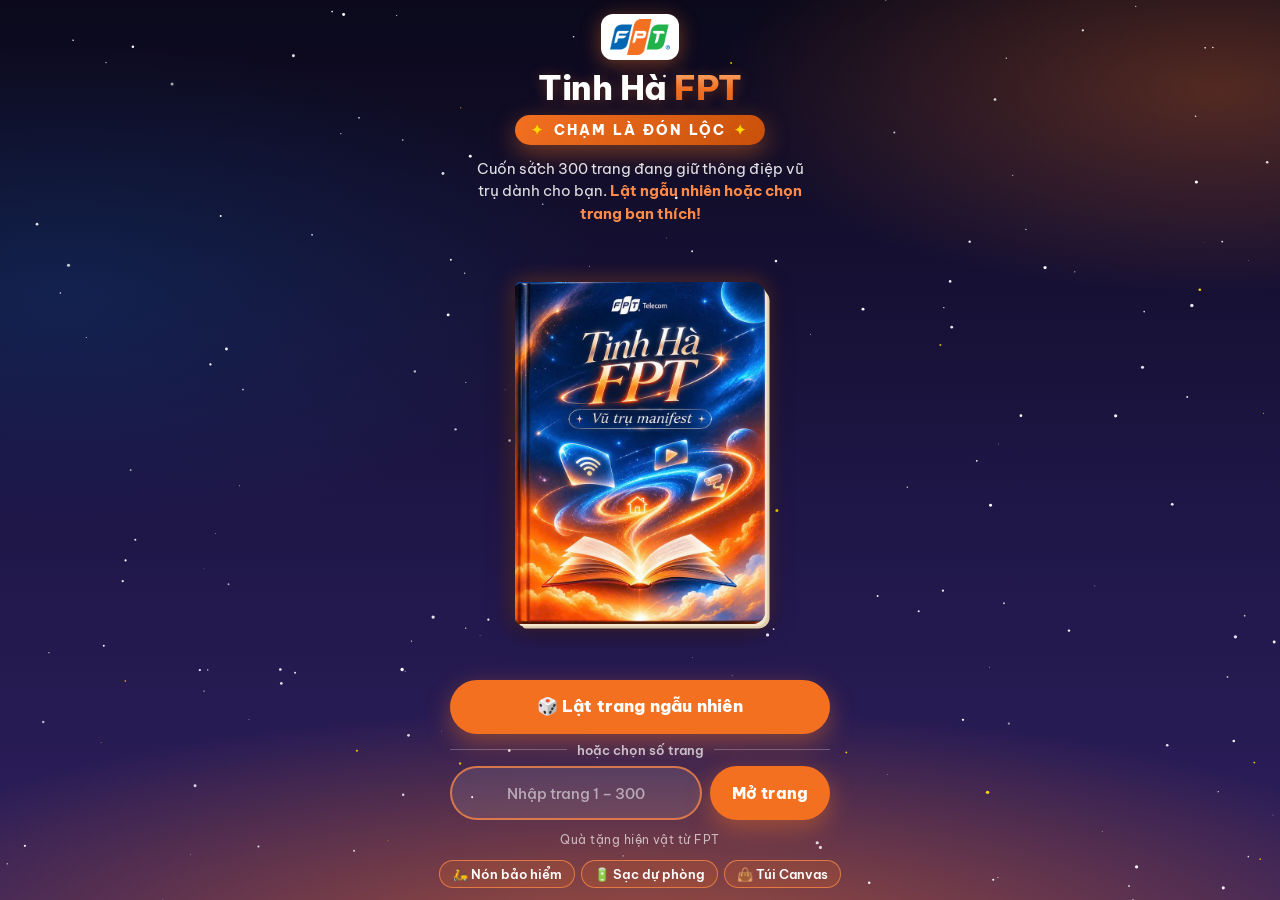
==== commit a81e5837: "Đưa ô quà/tem chứng nhận vào trong trang sách, bỏ icon, đổi màu nổi bật hơn" ====
--- a/index.html
+++ b/index.html
@@ -136,7 +136,7 @@
   /* ---------- Sân khấu lật bài ---------- */
   .stage{position:fixed;inset:0;z-index:20;display:flex;flex-direction:column;align-items:center;justify-content:center;gap:14px;
     padding:max(16px,env(safe-area-inset-top)) 16px max(16px,env(safe-area-inset-bottom));background:rgba(5,4,15,.72);backdrop-filter:blur(6px);-webkit-backdrop-filter:blur(6px);animation:fade .3s ease}
-  .big{container-type:inline-size;position:relative;width:min(86vw,360px,calc((100dvh - 330px) * var(--book-ratio)));aspect-ratio:var(--book-ratio);perspective:1800px;animation:rise .55s cubic-bezier(.2,1.3,.4,1)}
+  .big{container-type:inline-size;position:relative;width:min(86vw,370px,calc((100dvh - 270px) * var(--book-ratio)));aspect-ratio:var(--book-ratio);perspective:1800px;animation:rise .55s cubic-bezier(.2,1.3,.4,1)}
   /* Trang đích (nằm dưới cùng) + chồng trang lật đè lên trên.
      Không dùng backface-visibility (iOS Safari xử lý sai) — tờ lật tự mờ đi khi qua 90°. */
   .page,.leaf.blank{background:
@@ -170,17 +170,17 @@
     font:italic 600 5.6cqw/1.42 var(--serif);color:#1E1646;text-wrap:balance}
   .pg-div{display:flex;align-items:center;gap:2cqw;margin:1cqw 0 0;color:#e07a2c;font-size:3.6cqw}
   .pg-div::before,.pg-div::after{content:"";width:14cqw;height:1px;background:#e2a36a}
-  .pg-room{flex:0 0 44cqw}
+  .pg-room{flex:0 0 40cqw}
   .pg-ill{position:absolute;z-index:1;left:0;right:0;bottom:0;width:100%;height:54cqw;object-fit:cover;object-position:50% 12%;
     -webkit-mask-image:linear-gradient(180deg,transparent 0,#000 22%);mask-image:linear-gradient(180deg,transparent 0,#000 22%)}
 
-  /* Kết quả quà/tem — đặt ngay dưới cuốn sách */
-  .result{display:flex;align-items:center;gap:12px;width:min(86vw,360px,max(290px,calc((100dvh - 330px) * var(--book-ratio))));padding:10px 16px;border-radius:16px;text-align:left;animation:fade .4s ease}
-  .result .ico{font-size:28px;line-height:1}
-  .result .r1{display:block;font-size:13px;font-weight:600;opacity:.92}
-  .result .r2{display:block;margin-top:2px;font-size:16px;font-weight:800;line-height:1.25}
-  .result.special{background:linear-gradient(135deg,var(--orange),var(--orange-deep));color:#fff;box-shadow:0 8px 24px rgba(243,112,33,.45)}
-  .result.msg{background:#F1FAEF;border:2px dashed var(--green);color:#1d5e2b}
+  /* Kết quả quà/tem — nằm trong trang sách, ngay dưới thông điệp */
+  .pg-res{position:relative;z-index:2;margin-top:2cqw;padding:2cqw 5cqw 2.2cqw;border-radius:3.2cqw;font-family:var(--font);line-height:1.2;text-align:center;max-width:80cqw}
+  .pg-res .r1{display:block;font-size:3.1cqw;font-weight:600;letter-spacing:.06em;text-transform:uppercase;opacity:.92}
+  .pg-res .r2{display:block;margin-top:.8cqw;font-size:4.4cqw;font-weight:800}
+  .pg-res.special{background:linear-gradient(135deg,var(--orange),var(--orange-deep));color:#fff;box-shadow:0 1.5cqw 4cqw rgba(200,80,10,.4)}
+  .pg-res.msg{background:linear-gradient(135deg,#2a1f66,#1E1646);color:#fff;box-shadow:0 1.5cqw 4cqw rgba(30,22,70,.35)}
+  .pg-res.msg .r2{color:var(--gold)}
 
   .status{margin:0;min-height:22px;max-width:36ch;font-size:15px;font-weight:700;line-height:1.45;color:var(--orange-light);text-align:center}
   .status.error{color:#ffb4a8}
@@ -266,7 +266,6 @@
     <div class="page" id="front"></div>
     <div id="leaves"></div>
   </div>
-  <div class="result" id="result" hidden></div>
   <p class="status" id="status" aria-live="polite"></p>
   <div class="actions">
     <button type="button" class="btn" id="dl" hidden>⬇ Tải trang sách về máy</button>
@@ -737,7 +736,6 @@
     stage.hidden = false;
     buildLeaves();
     renderFront();
-    $("#result").hidden = true;
     big.classList.remove("open", "instant");
     big.classList.add("loading");
   }
@@ -825,7 +823,6 @@
     stage.hidden = false;
     $("#leaves").innerHTML = "";
     renderFront();
-    renderResult();
     big.classList.remove("loading");
     big.classList.add("instant", "open");
     big.style.animation = "none";
@@ -847,6 +844,9 @@
         <div class="pg-num"><b>${pad3(c.page)}</b></div>
         <div class="pg-stars" aria-label="${c.stars} sao may mắn">${"★".repeat(c.stars)}</div>
         <p class="pg-msg"><span></span></p>
+        <div class="pg-res ${c.special ? "special" : "msg"}">${c.special
+          ? `<span class="r1">Bạn nhận được quà từ FPT</span><span class="r2">01 ${c.gift}</span>`
+          : `<span class="r1">Tem chứng nhận</span><span class="r2">Vía May Mắn Hôm Nay Từ FPT</span>`}</div>
         <div class="pg-div" aria-hidden="true">✦</div>
         <div class="pg-room"></div>
       </div>`;
@@ -868,15 +868,6 @@
   if (document.fonts && document.fonts.ready) document.fonts.ready.then(fitMsg);
   addEventListener("resize", fitMsg);
 
-  function renderResult() {
-    const c = state.card, r = $("#result");
-    r.className = `result ${c.special ? "special" : "msg"}`;
-    r.innerHTML = c.special
-      ? `<span class="ico">🎁</span><span><span class="r1">Bạn nhận được quà từ FPT:</span><span class="r2">01 ${c.gift}</span></span>`
-      : `<span class="ico">🏅</span><span><span class="r1">Tem chứng nhận</span><span class="r2">Vía May Mắn Hôm Nay Từ FPT</span></span>`;
-    r.hidden = false;
-  }
-
   function reveal() {
     big.classList.remove("loading");
     big.classList.add("open");
@@ -884,7 +875,6 @@
     status.textContent = "Vũ trụ đang lật đến trang của bạn...";
     const done = reduce ? 0 : LEAVES * 170 + 800;
     setTimeout(() => {
-      renderResult();
       status.textContent = state.card.special
         ? `Chúc mừng ${state.payload.name}! Trang ${pad3(state.page)} mang quà FPT đến cho bạn 🎉`
         : `Chúc mừng ${state.payload.name}! Vũ trụ đã gửi thông điệp trang ${pad3(state.page)} đến bạn ✨`;
@@ -938,7 +928,7 @@
     x.globalAlpha = 1;
 
     // Trang sách giấy da (giống trang trên màn hình)
-    const mid = W / 2, pw = 880, ph = Math.round(pw / 0.732), px = mid - pw / 2, py = 46;
+    const mid = W / 2, pw = 960, ph = Math.round(pw / 0.732), px = mid - pw / 2, py = 60;
     const u = pw / 100; // 1 đơn vị = 1cqw trên màn hình
     x.save(); x.shadowColor = "rgba(243,112,33,.55)"; x.shadowBlur = 70;
     roundRect(x, px, py, pw, ph, 32); x.fillStyle = "#f6e6c8"; x.fill(); x.restore();
@@ -997,37 +987,39 @@
     x.font = FONT(400, 4 * u); x.fillStyle = "#F37021"; x.fillText("★".repeat(c.stars), mid, y);
 
     // Thông điệp (serif nghiêng), tự thu nhỏ cho vừa khoảng trống phía trên minh hoạ
-    const top = y + 4 * u, divY = py + ph - 44 * u - 3 * u, maxW = 78 * u;
+    const divY = py + ph - 40 * u - 3 * u;
+
+    // Ô quà / tem chứng nhận trong trang (ngay trên đường kẻ ✦)
+    const r1 = c.special ? "BẠN NHẬN ĐƯỢC QUÀ TỪ FPT" : "TEM CHỨNG NHẬN";
+    const r2 = c.special ? "01 " + c.gift : "Vía May Mắn Hôm Nay Từ FPT";
+    x.font = FONT(800, 4.4 * u); const w2 = x.measureText(r2).width;
+    x.font = FONT(600, 3.1 * u); const w1 = x.measureText(r1).width;
+    const bw = Math.min(80 * u, Math.max(w1, w2) + 10 * u), bh = 14 * u, bx = mid - bw / 2, by = divY - 3 * u - bh;
+    g = x.createLinearGradient(bx, by, bx + bw, by + bh);
+    if (c.special) { g.addColorStop(0, "#F37021"); g.addColorStop(1, "#C8500A"); } else { g.addColorStop(0, "#2a1f66"); g.addColorStop(1, "#1E1646"); }
+    x.save(); x.shadowColor = c.special ? "rgba(200,80,10,.4)" : "rgba(30,22,70,.35)"; x.shadowBlur = 4 * u; x.shadowOffsetY = 1.5 * u;
+    roundRect(x, bx, by, bw, bh, 3.2 * u); x.fillStyle = g; x.fill(); x.restore();
+    x.fillStyle = "rgba(255,255,255,.92)"; x.font = FONT(600, 3.1 * u); x.fillText(r1, mid, by + 4.4 * u);
+    x.fillStyle = c.special ? "#FFFFFF" : "#FFD700"; x.font = FONT(800, 4.4 * u); x.fillText(r2, mid, by + 9.6 * u);
+
+    // Thông điệp (serif nghiêng), tự thu nhỏ cho vừa khoảng trống phía trên ô quà
+    const top = y + 4 * u, bottom = by - 2 * u, maxW = 78 * u;
     let fs = 5.6 * u, lines = [];
-    for (; fs >= 3.6 * u; fs -= .2 * u) { x.font = `italic 600 ${fs}px ${SERIF}`; lines = wrapText(x, c.msg, maxW); if (lines.length * fs * 1.42 <= divY - top - 2 * u) break; }
+    for (; fs >= 3.6 * u; fs -= .2 * u) { x.font = `italic 600 ${fs}px ${SERIF}`; lines = wrapText(x, c.msg, maxW); if (lines.length * fs * 1.42 <= bottom - top) break; }
     x.fillStyle = "#1E1646";
-    let ty = (top + divY) / 2 - (lines.length - 1) * fs * 1.42 / 2;
+    let ty = (top + bottom) / 2 - (lines.length - 1) * fs * 1.42 / 2;
     for (const l of lines) { x.fillText(l, mid, ty); ty += fs * 1.42; }
     x.fillStyle = "#e07a2c"; x.font = FONT(400, 3.6 * u); x.fillText("✦", mid, divY);
     x.strokeStyle = "#e2a36a"; x.lineWidth = 2;
     [[-1, mid - 4 * u], [1, mid + 4 * u]].forEach(([dir, sx]) => { x.beginPath(); x.moveTo(sx, divY); x.lineTo(sx + dir * 14 * u, divY); x.stroke(); });
 
-    // Hộp kết quả dưới trang
-    const L = px, R = px + pw, CW = pw, boxY = py + ph + 34, boxH = 150;
-    if (c.special) {
-      g = x.createLinearGradient(L, boxY, R, boxY + boxH); g.addColorStop(0, "#F37021"); g.addColorStop(1, "#C8500A");
-      roundRect(x, L, boxY, CW, boxH, 36); x.fillStyle = g; x.fill();
-      x.fillStyle = "#FFFFFF"; x.font = FONT(600, 34); x.fillText("🎁 Bạn nhận được quà từ FPT:", mid, boxY + 48);
-      x.font = FONT(800, 52); x.fillText("01 " + c.gift, mid, boxY + 105);
-    } else {
-      roundRect(x, L, boxY, CW, boxH, 36); x.fillStyle = "#F1FAEF"; x.fill();
-      x.setLineDash([18, 12]); x.lineWidth = 5; x.strokeStyle = "#51B848"; x.stroke(); x.setLineDash([]);
-      x.fillStyle = "#1D5E2B"; x.font = FONT(600, 34); x.fillText("🏅 Tem chứng nhận", mid, boxY + 48);
-      x.font = FONT(800, 48); x.fillText("Vía May Mắn Hôm Nay Từ FPT", mid, boxY + 105);
-    }
-
     const d = new Date();
     const date = `${pad(d.getDate())}/${pad(d.getMonth() + 1)}/${d.getFullYear()}`;
-    x.font = FONT(600, 30); x.fillStyle = "rgba(255,255,255,.85)";
+    x.font = FONT(600, 32); x.fillStyle = "rgba(255,255,255,.88)";
     const pg = `Trang ${pad3(c.page)} · `;
     let who = p.name, line = `${pg}Gửi đến: ${who} · ${date}`;
-    while (x.measureText(line).width > CW && who.length > 4) { who = who.slice(0, -2); line = `${pg}Gửi đến: ${who}… · ${date}`; }
-    x.fillText(line, mid, boxY + boxH + 44);
+    while (x.measureText(line).width > pw && who.length > 4) { who = who.slice(0, -2); line = `${pg}Gửi đến: ${who}… · ${date}`; }
+    x.fillText(line, mid, py + ph + 80);
 
     // Chân ảnh
     x.font = FONT(800, 32); x.fillStyle = "#FF8A47";
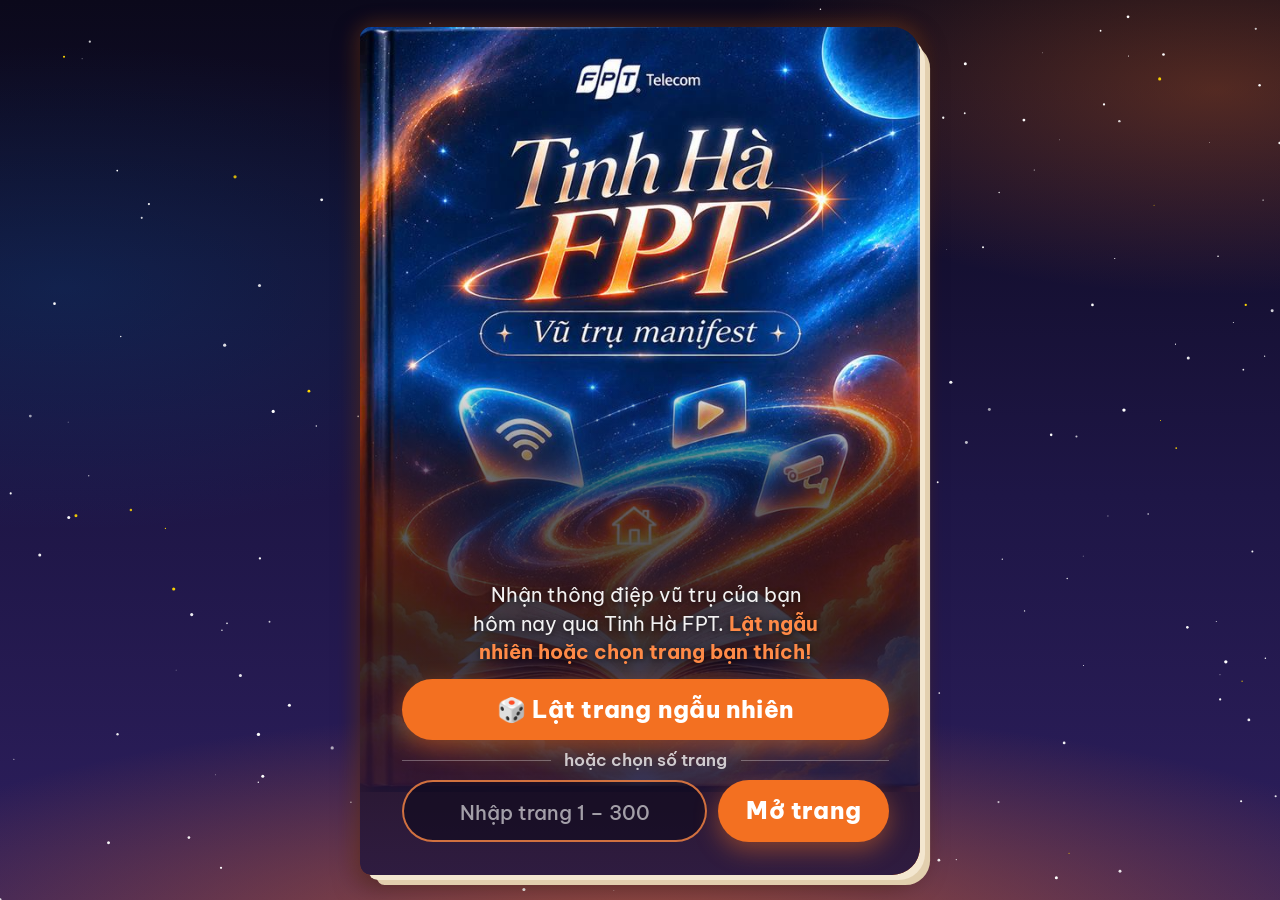
==== commit 352ea17e: "Đưa nội dung + nút vào bìa sách, giới hạn 50 quà/ngày, thêm tab Tổng hợp theo ngày - Bìa sách chứa l" ====
--- a/index.html
+++ b/index.html
@@ -4,14 +4,14 @@
 <meta charset="utf-8">
 <meta name="viewport" content="width=device-width, initial-scale=1, viewport-fit=cover">
 <meta name="theme-color" content="#0B091B">
-<title>Tinh Hà FPT – Chạm Là Đón Lộc</title>
+<title>Tinh Hà FPT – Vũ trụ manifest</title>
 <meta name="description" content="Lật cuốn sách Tinh Hà FPT 300 trang – chọn một trang để nhận thông điệp vũ trụ và quà tặng từ FPT hôm nay.">
 <meta property="og:type" content="website">
 <meta property="og:url" content="https://minigames.danhngohong1.workers.dev/">
-<meta property="og:title" content="Tinh Hà FPT – Chạm Là Đón Lộc">
+<meta property="og:title" content="Tinh Hà FPT – Vũ trụ manifest">
 <meta property="og:description" content="Lật cuốn sách Tinh Hà FPT 300 trang – chọn một trang để nhận thông điệp vũ trụ và quà tặng từ FPT hôm nay.">
 <meta name="twitter:card" content="summary">
-<meta name="twitter:title" content="Tinh Hà FPT – Chạm Là Đón Lộc">
+<meta name="twitter:title" content="Tinh Hà FPT – Vũ trụ manifest">
 <link rel="preconnect" href="https://fonts.googleapis.com">
 <link rel="preconnect" href="https://fonts.gstatic.com" crossorigin>
 <link rel="stylesheet" href="https://fonts.googleapis.com/css2?family=Be+Vietnam+Pro:wght@400;500;600;700;800&family=Lora:ital,wght@0,600;1,500;1,600&display=swap">
@@ -54,27 +54,20 @@
     padding:max(14px,env(safe-area-inset-top)) max(16px,env(safe-area-inset-right)) max(12px,env(safe-area-inset-bottom)) max(16px,env(safe-area-inset-left));
     gap:clamp(6px,1.4dvh,14px);text-align:center;
   }
-  .brand{display:flex;flex-direction:column;align-items:center;gap:clamp(4px,1dvh,10px)}
-  .brand-logo{height:clamp(30px,6dvh,46px);width:auto;padding:5px 9px;background:#fff;border-radius:var(--radius-md);box-shadow:0 4px 20px rgba(243,112,33,.45)}
-  h1{margin:0;font-size:clamp(22px,4.4dvh,34px);line-height:1.1;font-weight:800;letter-spacing:-.5px;color:#fff;text-shadow:0 2px 14px rgba(243,112,33,.35);text-wrap:balance}
-  h1 .hl{background:linear-gradient(180deg,#ffc08a,var(--orange) 55%,var(--orange-hover));-webkit-background-clip:text;background-clip:text;color:transparent}
-  .tagline{margin:0;display:inline-flex;align-items:center;gap:8px;padding:6px 16px;border-radius:var(--radius-pill);
-    background:linear-gradient(135deg,var(--orange),var(--orange-deep));box-shadow:var(--shadow-brand);
-    font-size:clamp(11px,1.8dvh,14px);font-weight:800;letter-spacing:.16em;text-transform:uppercase;color:#fff}
-  .tagline span{color:var(--gold)}
-  .intro{margin:0;max-width:34ch;font-size:clamp(13px,2dvh,15px);line-height:1.5;color:rgba(255,255,255,.88)}
-  .intro b{color:var(--orange-light);font-weight:700}
+  .sr-only{position:absolute;width:1px;height:1px;padding:0;margin:-1px;overflow:hidden;clip:rect(0 0 0 0);white-space:nowrap;border:0}
 
   .board{flex:1;min-height:0;width:100%;container-type:size;display:grid;place-items:center}
-  /* Cuốn sách đóng ở màn hình chính */
+  /* Cuốn sách ở màn hình chính — toàn bộ nội dung và nút nằm trên bìa */
   .book{
-    container-type:inline-size;position:relative;display:block;padding:0;border:0;background:none;cursor:pointer;
-    width:min(66cqw,calc(100cqh * var(--book-ratio) - 14px),250px);aspect-ratio:var(--book-ratio);font:inherit;color:inherit;
+    container-type:inline-size;position:relative;display:block;
+    --home-ratio:0.66; /* sách ở màn hình chính cao hơn ảnh bìa một chút để đủ chỗ cho nội dung + nút */
+    width:min(calc(100cqw - 14px),calc(100cqh * var(--home-ratio) - 14px),560px);aspect-ratio:var(--home-ratio);
     animation:float 4.5s ease-in-out infinite;transition:transform .35s ease;
   }
-  .book:hover{transform:translateY(-4px) rotate(-1deg)}
-  .book:focus-visible{outline:3px solid var(--orange-light);outline-offset:6px;border-radius:2cqw 5cqw 5cqw 2cqw}
-  .book.selected{animation:none;transform:scale(1.05)}
+  .book .cover{background:linear-gradient(180deg,#13204d 0%,#3a2150 60%,#c8500a 100%)}
+  .book .cover img{height:auto}
+  .book:focus-within{animation-play-state:paused}
+  .book.selected{animation:none;transform:scale(1.02)}
   .book.selected .cover{animation:glow 1.1s ease-in-out infinite}
 
   /* Bìa sách "Tinh Hà FPT" (ảnh TrangBia.jpg) — dùng chung cho sách nhỏ và sách lớn */
@@ -82,24 +75,37 @@
     box-shadow:1.2cqw 1.2cqw 0 -.3cqw #f3e6cf,2.4cqw 2.4cqw 0 -.6cqw #e2cfae,0 8px 26px rgba(0,0,0,.5),0 0 22px rgba(243,112,33,.4)}
   .cover img{display:block;width:100%;height:100%;object-fit:cover}
 
+  /* Lớp nội dung phủ lên nửa dưới bìa (nửa trên giữ logo + tên sách trong ảnh bìa) */
+  .cover-ui{position:absolute;z-index:2;left:0;right:0;bottom:0;top:41%;
+    display:flex;flex-direction:column;align-items:center;justify-content:flex-end;gap:2.2cqw;
+    padding:4cqw 5.5cqw 6cqw 7.5cqw;text-align:center;border-radius:0 0 5cqw 2cqw;
+    background:linear-gradient(180deg,rgba(11,9,27,0) 0%,rgba(11,9,27,.6) 20%,rgba(11,9,27,.8) 50%,rgba(30,22,70,.9) 100%)}
+  .tagline{margin:0;display:inline-flex;align-items:center;gap:1.6cqw;padding:1.3cqw 3.8cqw;border-radius:var(--radius-pill);
+    background:linear-gradient(135deg,var(--orange),var(--orange-deep));box-shadow:var(--shadow-brand);
+    font-size:max(10px,3cqw);font-weight:800;letter-spacing:.16em;text-transform:uppercase;color:#fff}
+  .tagline span{color:var(--gold)}
+  .intro{margin:0;max-width:40ch;font-size:max(12px,3.5cqw);line-height:1.45;color:rgba(255,255,255,.94);text-shadow:0 1px 6px rgba(0,0,0,.7);text-wrap:balance}
+  .intro b{color:var(--orange-light);font-weight:700}
+
   /* Hai cách mở sách */
-  .chooser{display:flex;flex-direction:column;align-items:center;gap:8px;width:min(100%,380px)}
-  .chooser .btn{height:clamp(46px,6.6dvh,54px)}
-  .or{display:flex;align-items:center;gap:10px;width:100%;font-size:13px;font-weight:600;color:rgba(255,255,255,.7)}
-  .or::before,.or::after{content:"";flex:1;height:1px;background:rgba(255,255,255,.25)}
-  .pick{display:flex;gap:8px;width:100%}
-  .pick input{flex:1;min-width:0;height:clamp(46px,6.6dvh,54px);padding:0 16px;border-radius:var(--radius-pill);border:2px solid rgba(255,138,71,.75);
-    background:rgba(255,255,255,.1);color:#fff;font:700 18px/1 var(--font);text-align:center;outline:none;transition:border-color .2s,box-shadow .2s}
-  .pick input::placeholder{color:rgba(255,255,255,.55);font-weight:500;font-size:15px}
+  .chooser{display:flex;flex-direction:column;align-items:center;gap:1.6cqw;width:100%}
+  .cover-ui .btn{height:max(40px,11cqw);font-size:max(14px,4.2cqw)}
+  .or{display:flex;align-items:center;gap:2.4cqw;width:100%;font-size:max(11px,3.1cqw);font-weight:600;color:rgba(255,255,255,.75)}
+  .or::before,.or::after{content:"";flex:1;height:1px;background:rgba(255,255,255,.3)}
+  .pick{display:flex;gap:2cqw;width:100%}
+  .pick input{flex:1;min-width:0;height:max(40px,11cqw);padding:0 3cqw;border-radius:var(--radius-pill);border:2px solid rgba(255,138,71,.8);
+    background:rgba(11,9,27,.55);color:#fff;font:700 max(16px,4.4cqw)/1 var(--font);text-align:center;outline:none;transition:border-color .2s,box-shadow .2s}
+  .pick input::placeholder{color:rgba(255,255,255,.6);font-weight:500;font-size:max(13px,3.6cqw)}
   .pick input:focus{border-color:var(--orange);box-shadow:0 0 0 3px rgba(243,112,33,.3)}
   .pick.invalid input{border-color:#ff8a7a}
-  .pick .btn{width:auto;flex:0 0 auto;padding:0 22px;font-size:16px}
-  .pick-err{margin:0;font-size:13px;line-height:1.35;color:#ffb4a8}
+  .cover-ui .pick .btn{width:auto;flex:0 0 auto;padding:0 5cqw}
+  .pick-err{margin:0;font-size:max(12px,3.2cqw);line-height:1.35;color:#ffb4a8}
   .pick-err:empty{display:none}
 
-  .gifts{display:flex;flex-wrap:wrap;justify-content:center;gap:6px;margin:0;padding:0;list-style:none}
-  .gifts li{font-size:clamp(11px,1.7dvh,13px);font-weight:600;padding:5px 12px;border-radius:var(--radius-pill);border:1px solid rgba(255,138,71,.75);background:rgba(243,112,33,.18);color:#fff}
-  .gifts-label{margin:0;font-size:clamp(10px,1.5dvh,12px);color:rgba(255,255,255,.65);letter-spacing:.04em}
+  .gifts{display:flex;flex-wrap:nowrap;justify-content:center;gap:1.2cqw;margin:.6cqw 0 0;padding:0;list-style:none}
+  .gifts li{font-size:max(9px,2.6cqw);font-weight:600;padding:.8cqw 1.8cqw;border-radius:var(--radius-pill);border:1px solid rgba(255,138,71,.8);background:rgba(243,112,33,.22);color:#fff;white-space:nowrap}
+  .quota{margin:0;font-size:max(11px,3cqw);line-height:1.35;color:rgba(255,255,255,.82)}
+  .quota b{color:var(--gold);font-weight:800}
 
   /* ---------- Popup nhập thông tin ---------- */
   .modal{position:fixed;inset:0;z-index:30;display:flex;align-items:center;justify-content:center;padding:16px;background:rgba(5,4,15,.62);backdrop-filter:blur(4px);-webkit-backdrop-filter:blur(4px);animation:fade .25s ease}
@@ -212,26 +218,23 @@
 <canvas id="stars" aria-hidden="true"></canvas>
 
 <main class="app">
-  <header class="brand">
-    <img class="brand-logo" data-logo alt="FPT">
-    <h1>Tinh Hà <span class="hl">FPT</span></h1>
-    <p class="tagline"><span>✦</span> Chạm Là Đón Lộc <span>✦</span></p>
-  </header>
-  <p class="intro">Cuốn sách 300 trang đang giữ thông điệp vũ trụ dành cho bạn. <b>Lật ngẫu nhiên hoặc chọn trang bạn thích!</b></p>
+  <h1 class="sr-only">Tinh Hà FPT</h1>
   <section class="board" aria-label="Sách thông điệp vũ trụ">
-    <button type="button" class="book" id="book" aria-label="Lật ngẫu nhiên một trang sách"></button>
+    <div class="book" id="book">
+      <div class="cover-ui">
+        <p class="intro">Nhận thông điệp vũ trụ của bạn hôm nay qua Tinh Hà FPT. <b>Lật ngẫu nhiên hoặc chọn trang bạn thích!</b></p>
+        <div class="chooser">
+          <button type="button" class="btn" id="randBtn">🎲 Lật trang ngẫu nhiên</button>
+          <div class="or">hoặc chọn số trang</div>
+          <form class="pick" id="pick" novalidate>
+            <input id="pageInput" type="text" inputmode="numeric" pattern="[0-9]*" maxlength="3" placeholder="Nhập trang 1 – 300" aria-label="Số trang từ 1 đến 300" autocomplete="off">
+            <button type="submit" class="btn">Mở trang</button>
+          </form>
+          <p class="pick-err" id="pickErr" aria-live="polite"></p>
+        </div>
+      </div>
+    </div>
   </section>
-  <div class="chooser">
-    <button type="button" class="btn" id="randBtn">🎲 Lật trang ngẫu nhiên</button>
-    <div class="or">hoặc chọn số trang</div>
-    <form class="pick" id="pick" novalidate>
-      <input id="pageInput" type="text" inputmode="numeric" pattern="[0-9]*" maxlength="3" placeholder="Nhập trang 1 – 300" aria-label="Số trang từ 1 đến 300" autocomplete="off">
-      <button type="submit" class="btn">Mở trang</button>
-    </form>
-    <p class="pick-err" id="pickErr" aria-live="polite"></p>
-  </div>
-  <p class="gifts-label">Quà tặng hiện vật từ FPT</p>
-  <ul class="gifts"><li>🛵 Nón bảo hiểm</li><li>🔋 Sạc dự phòng</li><li>👜 Túi Canvas</li></ul>
 </main>
 
 <div class="modal" id="modal" role="dialog" aria-modal="true" aria-labelledby="mTitle" hidden>
@@ -618,11 +621,18 @@
   function cardForPage(p) {
     const [stars, g, tpl, msg] = PAGES[p - 1];
     const special = !!g, gift = GIFT_NAMES[g] || "";
+    const fallback = `Lời chúc: Trang ${pad3(p)} (${stars} Sao)`;
     return {
-      page: p, stars, tpl, msg, special, gift,
-      reward: special ? `${gift} (Trang ${pad3(p)})` : `Lời chúc: Trang ${pad3(p)} (${stars} Sao)`
+      page: p, stars, tpl, msg, special, gift, fallback,
+      reward: special ? `${gift} (Trang ${pad3(p)})` : fallback
     };
   }
+  // Hết quà trong ngày → trang có quà chỉ còn thông điệp + tem chứng nhận
+  const withoutGift = (c) => (c.special ? { ...c, special: false, gift: "", reward: c.fallback, noGift: true } : c);
+
+  // ---------- Giới hạn quà mỗi ngày: chỉ chạy ngầm (Apps Script kiểm soát), không hiển thị trên giao diện ----------
+  const GIFT_LIMIT = 50;
+  let giftsLeft = null; // số quà còn lại hôm nay, Apps Script trả về sau mỗi lượt gửi; null = chưa biết
 
   // ---------- Dựng giao diện ----------
   document.querySelectorAll("[data-logo]").forEach((img) => (img.src = LOGO));
@@ -630,7 +640,7 @@
   const coverHTML = () => `<span class="cover"><img src="${IMG.cover}" alt="Bìa sách Tinh Hà FPT – Vũ trụ manifest"></span>`;
 
   const book = $("#book");
-  book.innerHTML = coverHTML();
+  book.insertAdjacentHTML("afterbegin", coverHTML());
 
   const state = { page: null, card: null, payload: null, busy: false };
 
@@ -643,7 +653,6 @@
     setTimeout(openModal, 350);
   }
   const randomPage = () => choosePage(1 + Math.floor(rand() * TOTAL_PAGES));
-  book.addEventListener("click", randomPage);
   $("#randBtn").addEventListener("click", randomPage);
 
   const pick = $("#pick"), pageInput = $("#pageInput"), pickErr = $("#pickErr");
@@ -712,7 +721,10 @@
     e.preventDefault();
     const info = validate();
     if (!info) return;
-    state.payload = { name: info.name, phone: info.phone, reward: state.card.reward, address: info.address };
+    state.payload = {
+      name: info.name, phone: info.phone, reward: state.card.reward, address: info.address,
+      gift: state.card.special, fallback: state.card.fallback // để Apps Script đổi sang lời chúc khi hết 50 quà/ngày
+    };
     modal.hidden = true;
     openStage();
     send();
@@ -740,9 +752,9 @@
     big.classList.add("loading");
   }
 
-  // Gửi về Google Sheets. Trả về "success" | "duplicate" | "error".
-  // Ưu tiên đọc phản hồi của Apps Script (để biết số điện thoại đã tham gia chưa);
-  // nếu trình duyệt không đọc được phản hồi thì gửi lại dạng no-cors (Apps Script đã chống trùng theo SĐT).
+  // Gửi về Google Sheets. Trả về { result: "success" | "duplicate" | "error", gift?, remaining?, unknown? }.
+  // Ưu tiên đọc phản hồi của Apps Script (để biết SĐT đã tham gia chưa, còn quà không);
+  // nếu trình duyệt không đọc được phản hồi thì gửi lại dạng no-cors (Apps Script vẫn chống trùng + giới hạn quà).
   async function postToSheet(payload) {
     const ctl = new AbortController();
     const timer = setTimeout(() => ctl.abort(), 15000);
@@ -751,11 +763,11 @@
       try {
         const res = await fetch(WEBHOOK, opts);
         const data = await res.json().catch(() => null);
-        return data && data.result ? data.result : "success";
+        return data && data.result ? data : { result: "success", unknown: true };
       } catch (err) {
         if (err.name === "AbortError") throw err;
         await fetch(WEBHOOK, { ...opts, mode: "no-cors" });
-        return "success";
+        return { result: "success", unknown: true };
       }
     } finally {
       clearTimeout(timer);
@@ -777,12 +789,19 @@
     status.innerHTML = '<span class="dots">Đang kết nối tần số vũ trụ</span>';
     big.classList.add("loading");
     try {
-      const [result] = await Promise.all([postToSheet(state.payload), sleep(1800)]);
-      if (result === "duplicate") {
+      const [res] = await Promise.all([postToSheet(state.payload), sleep(1800)]);
+      if (res.result === "duplicate") {
         showError(`Số ${state.payload.phone} đã tham gia rồi. Mỗi người chỉ được chơi 1 lần nhé!`, "edit", "Nhập số khác");
         return;
       }
-      if (result === "error") throw new Error("server");
+      if (res.result === "error") throw new Error("server");
+      if (typeof res.remaining === "number") giftsLeft = Math.max(0, res.remaining);
+      // Apps Script báo hết quà hôm nay (hoặc không đọc được phản hồi mà đã biết hết quà) → bỏ quà, giữ thông điệp
+      if (state.card.special && (res.gift === false || (res.unknown && giftsLeft === 0))) {
+        state.card = withoutGift(state.card);
+        state.payload.reward = state.card.reward;
+        renderFront();
+      }
       savePlayed();
       reveal();
     } catch (err) {
@@ -805,7 +824,7 @@
   function savePlayed() {
     try {
       localStorage.setItem(PLAYED_KEY, JSON.stringify({
-        page: state.page, name: state.payload.name, phone: state.payload.phone, at: Date.now()
+        page: state.page, name: state.payload.name, phone: state.payload.phone, at: Date.now(), noGift: !!state.card.noGift
       }));
     } catch (e) {}
   }
@@ -818,7 +837,7 @@
   function showPlayed(d) {
     state.busy = true;
     state.page = d.page;
-    state.card = cardForPage(d.page);
+    state.card = d.noGift ? withoutGift(cardForPage(d.page)) : cardForPage(d.page);
     state.payload = { name: d.name, phone: d.phone, reward: state.card.reward, address: "" };
     stage.hidden = false;
     $("#leaves").innerHTML = "";
@@ -877,6 +896,8 @@
     setTimeout(() => {
       status.textContent = state.card.special
         ? `Chúc mừng ${state.payload.name}! Trang ${pad3(state.page)} mang quà FPT đến cho bạn 🎉`
+        : state.card.noGift
+        ? `Hôm nay ${GIFT_LIMIT} phần quà đã được trao hết. Trang ${pad3(state.page)} vẫn gửi bạn thông điệp & tem may mắn ✨`
         : `Chúc mừng ${state.payload.name}! Vũ trụ đã gửi thông điệp trang ${pad3(state.page)} đến bạn ✨`;
       $("#hint").hidden = false;
       $("#dl").hidden = false;
@@ -1023,7 +1044,7 @@
 
     // Chân ảnh
     x.font = FONT(800, 32); x.fillStyle = "#FF8A47";
-    x.fillText("✦ Tinh Hà FPT · Vũ trụ manifest · Chạm Là Đón Lộc ✦", mid, H - 40);
+    x.fillText("✦ Tinh Hà FPT · Vũ trụ manifest ✦", mid, H - 40);
 
     return new Promise((res, rej) => cv.toBlob((b) => (b ? res(b) : rej(new Error("toBlob"))), "image/png"));
   }
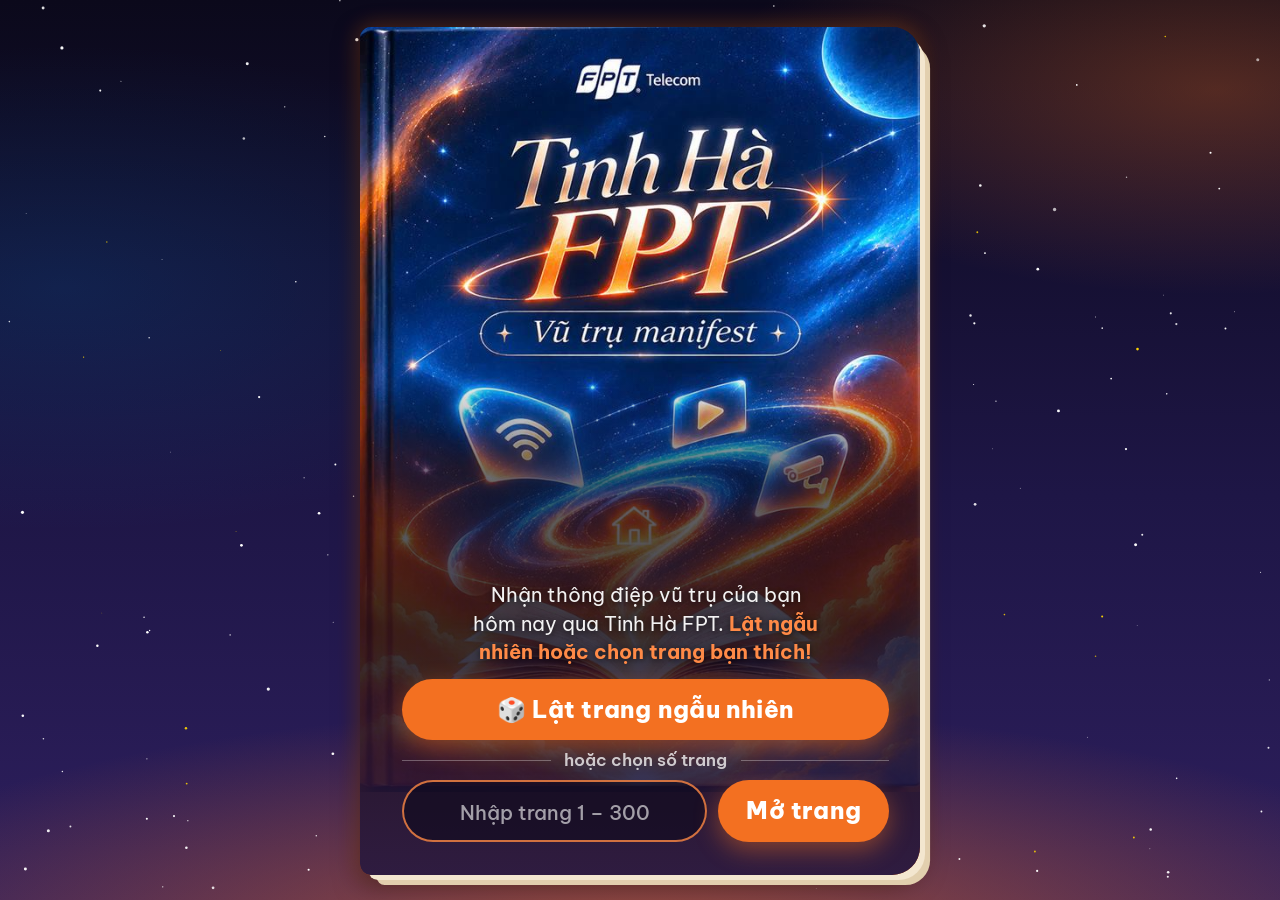
==== commit 47aea74a: "v3" ====
--- a/index.html
+++ b/index.html
@@ -288,7 +288,7 @@
 <script>
 (() => {
   const LOGO = "[data-uri]";
-  const WEBHOOK = "https://script.google.com/macros/s/AKfycbzSNpeZNjU_nI781IqUJ5nBfax0Az31CuLr2OXwx2TpsKOsEjPS8QBjFwCN3Zw4KNsn/exec";
+  const WEBHOOK = "https://tinh-ha-fpt.danhngohong1.workers.dev/";
   const PHONE_RE = /^(03|05|07|08|09)[0-9]{8}$/;
 
   // ---------- Ảnh sách (nhúng sẵn để không phụ thuộc hosting file ảnh) ----------
@@ -1149,4 +1149,4 @@
 })();
 </script>
 </body>
-</html>+</html>
